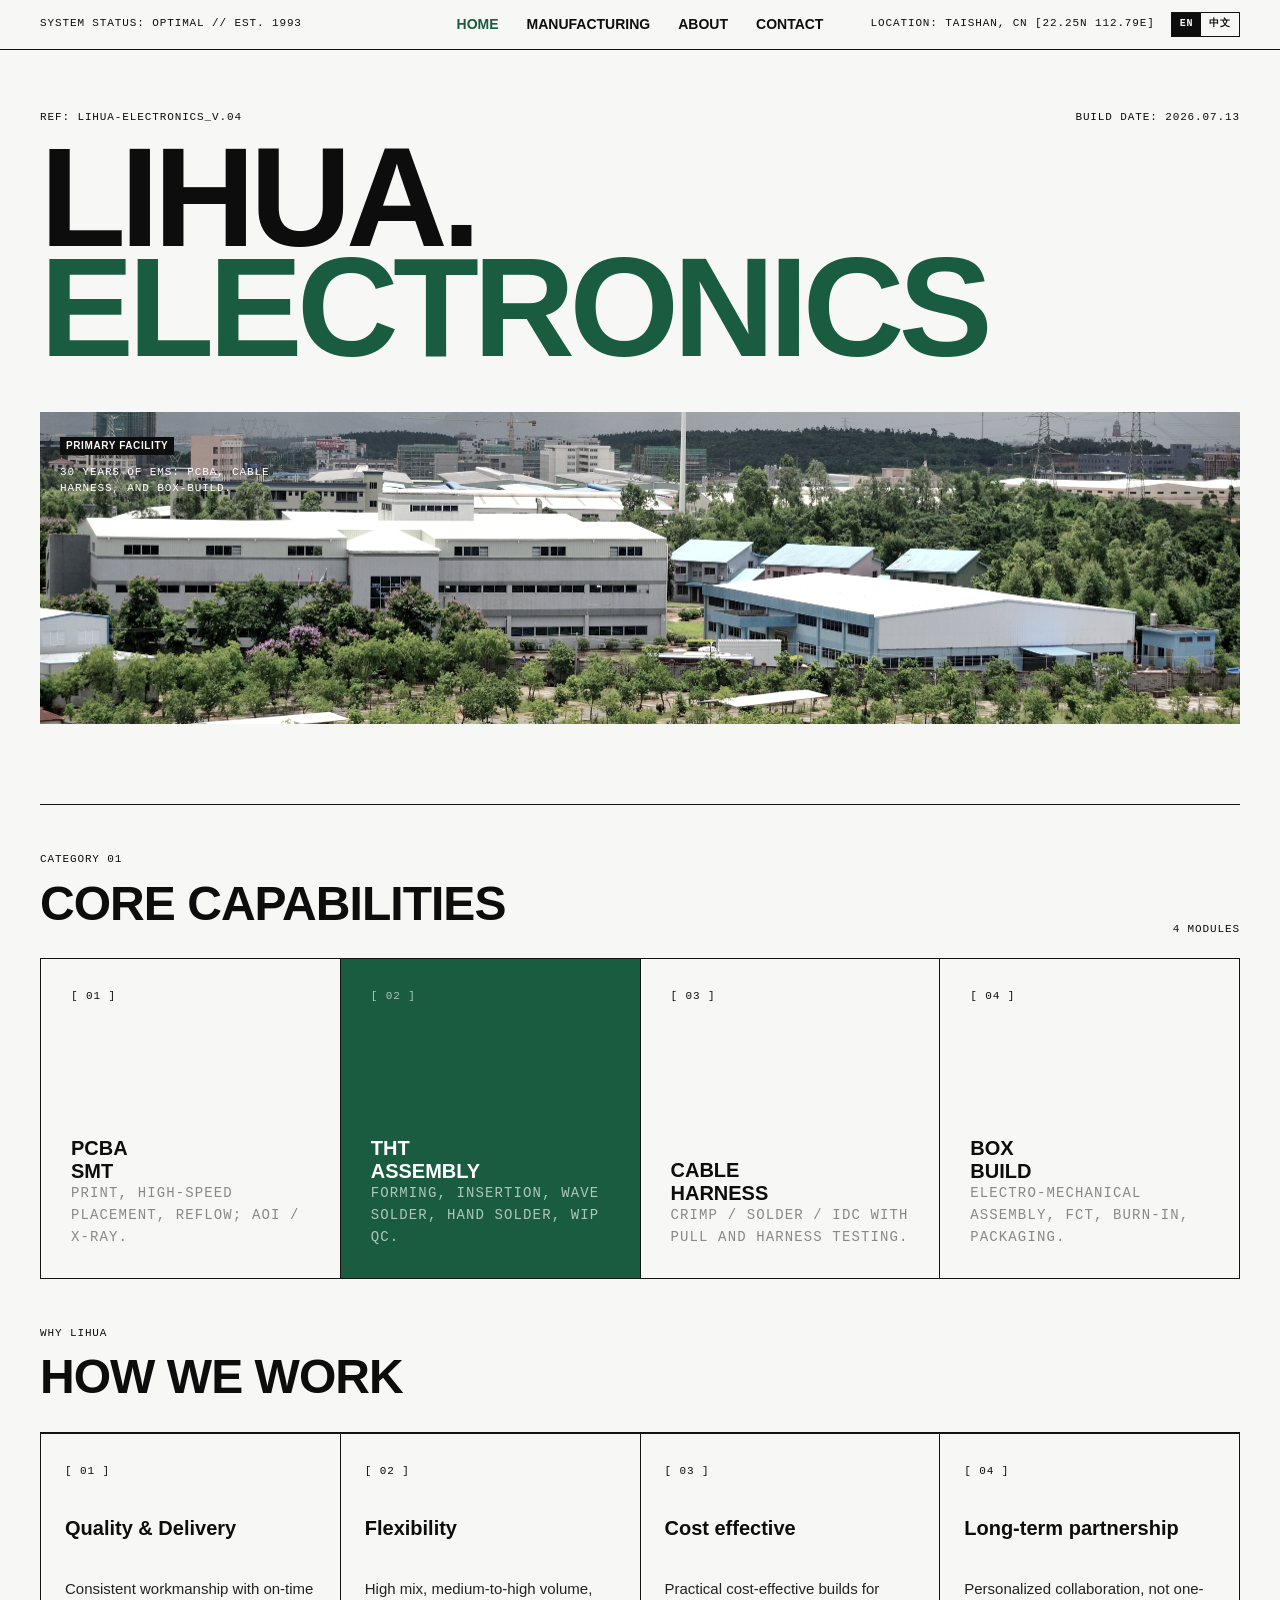
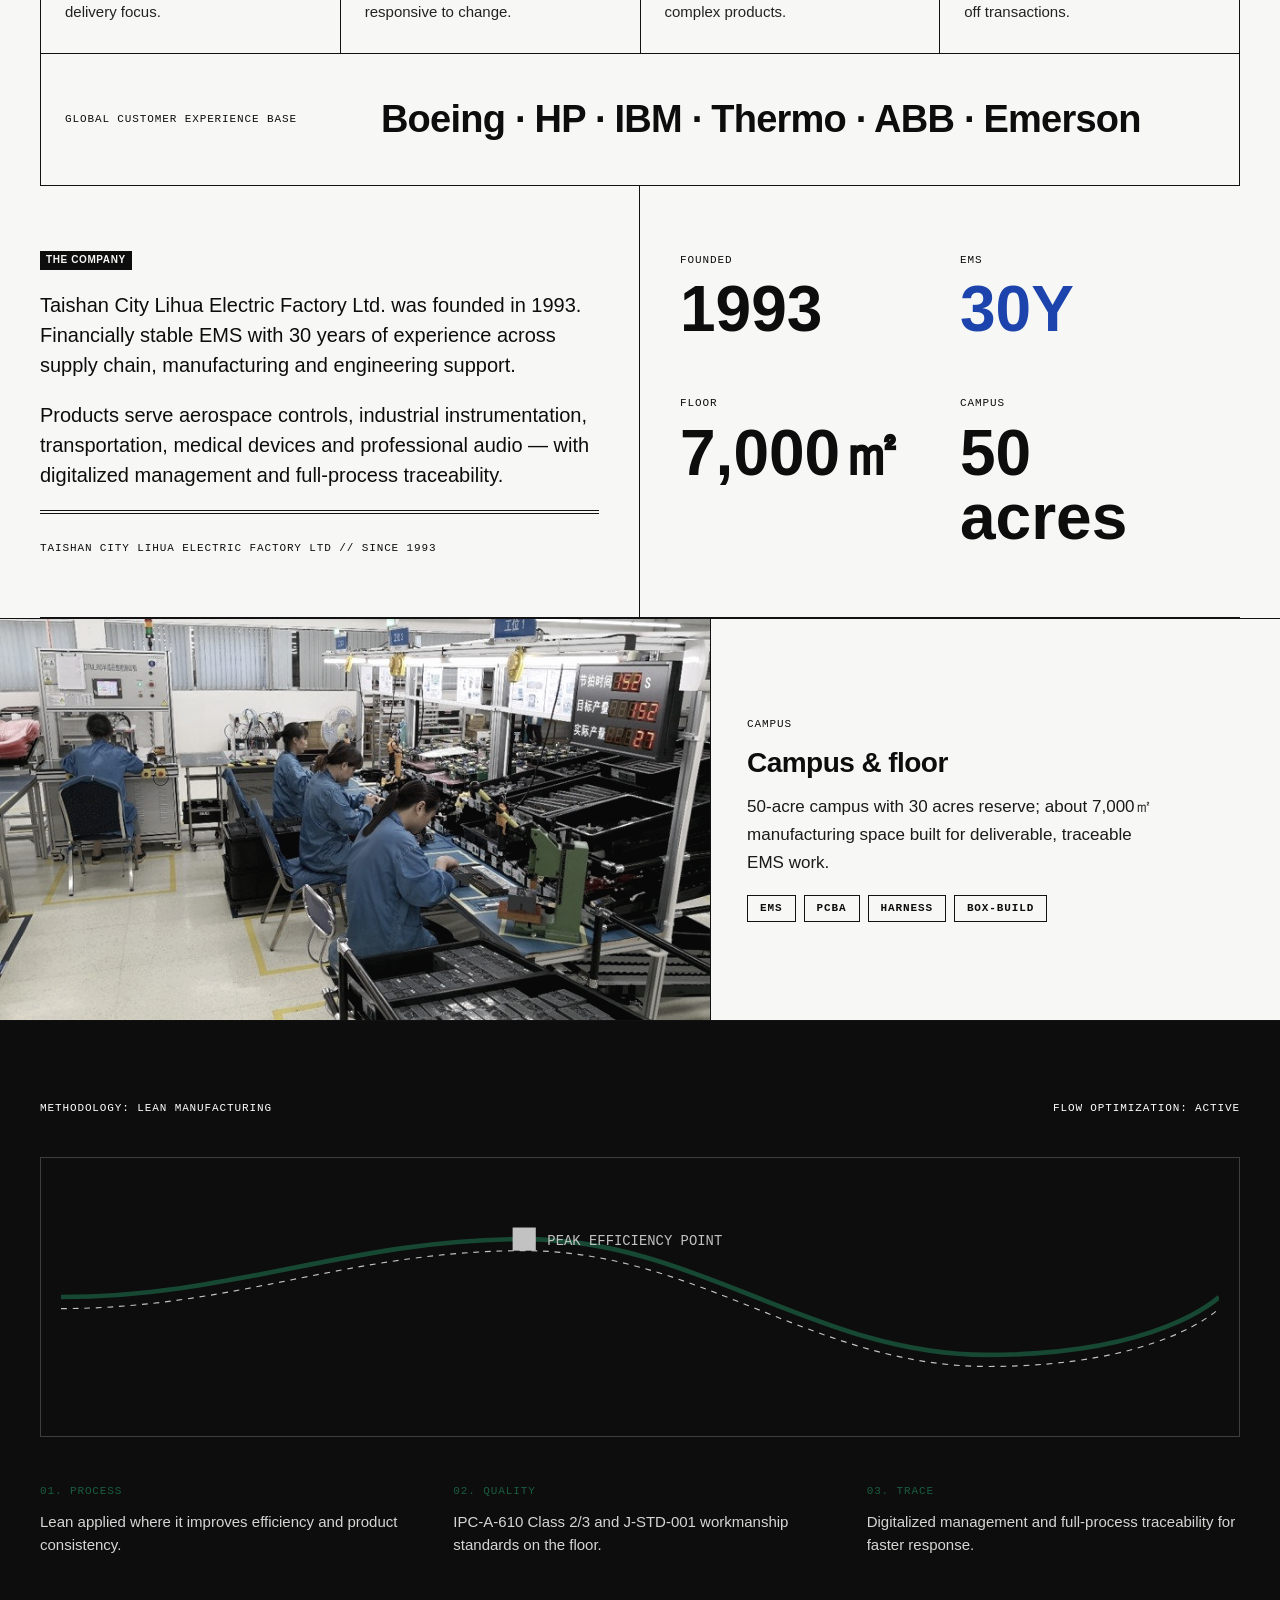
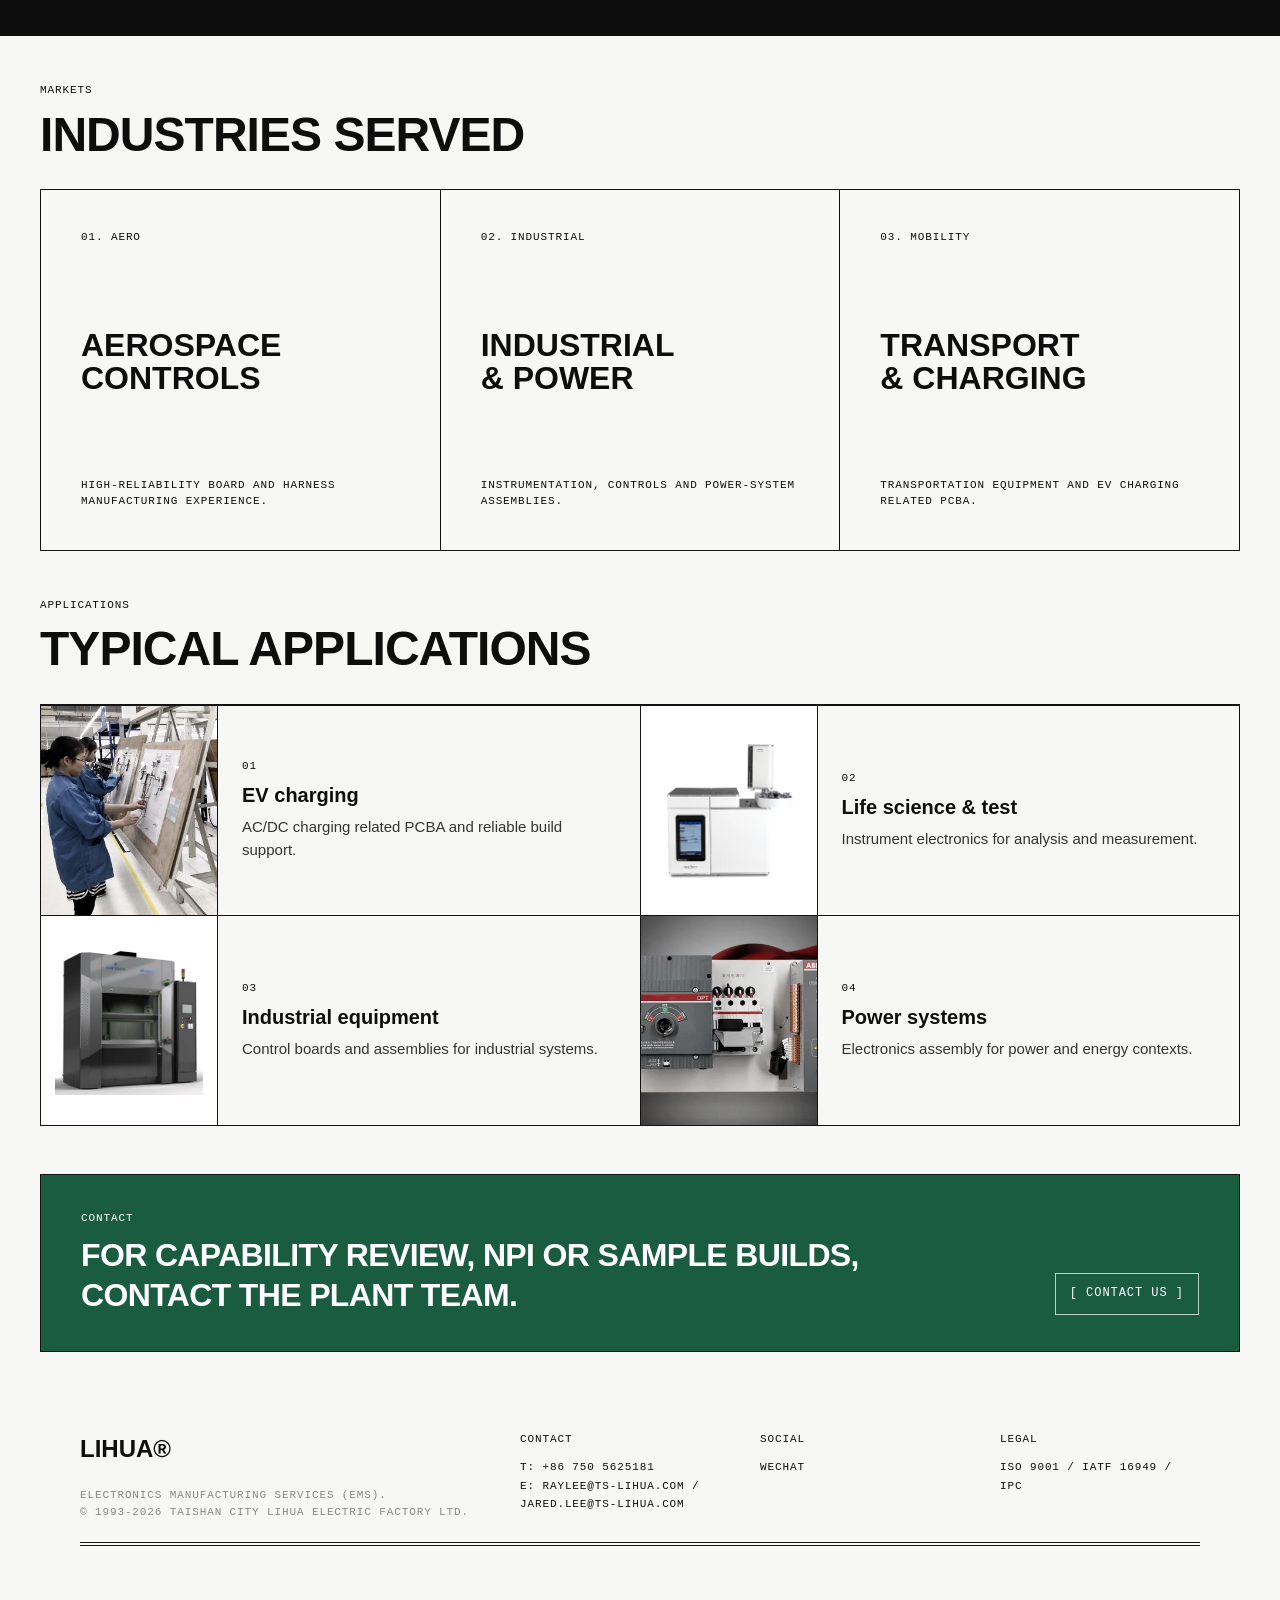
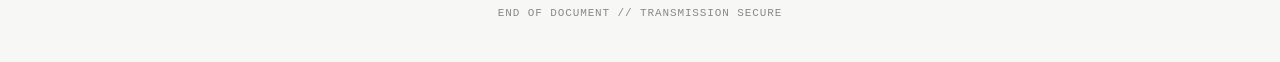
==== en/index.html @ 79b775c5 "feat(cms): 发布利华静态官网" ====
<!doctype html>
<html lang="en">
<head>
  <meta charset="utf-8" />
  <meta name="viewport" content="width=device-width, initial-scale=1" />
  <title>LIHUA ELECTRONICS | Industrial Precision Systems</title>
  <meta name="description" content="Taishan City Lihua Electronics Factory — PCBA, harness, electromechanical manufacturing." />
  <link rel="stylesheet" href="../css/site.css" />
</head>
<body>

<nav class="site-nav">
  <div class="mono nav-status">SYSTEM STATUS: OPTIMAL // EST. 1993</div>
  <div class="nav-links">
    <a href="./" aria-current="page">Home</a><a href="./manufacturing.html">Manufacturing</a><a href="./about.html">About</a><a href="./contact.html">Contact</a>
  </div>
  <div class="nav-end">
    <div class="mono">LOCATION: TAISHAN, CN [22.25N 112.79E]</div>
    <div class="lang-switch">
      <a href="./" aria-current="true" data-set-lang="en">EN</a>
      <a href="../zh/" data-set-lang="zh">中文</a>
    </div>
  </div>
</nav>


<div class="container">
  <header class="hero">
    <div class="hero-meta">
      <span class="mono">REF: LIHUA-ELECTRONICS_V.04</span>
      <span class="mono">BUILD DATE: 2026.07.13</span>
    </div>
    <h1 class="brand-display">LIHUA.</h1>
    <h1 class="brand-display accent">ELECTRONICS</h1>
    <div class="hero-image-container hero-image-single">
      <div class="hero-overlay">
        <span class="tag">PRIMARY FACILITY</span>
        <p class="mono">30 years of EMS: PCBA, cable harness, and box-build.</p>
      </div>
      <img src="../assets/plant.jpg" alt="Lihua plant campus" />
    </div>
  </header>

  <section id="services">
    <div class="section-header">
      <div>
        <span class="mono">CATEGORY 01</span>
        <h2>Core Capabilities</h2>
      </div>
      <div class="mono">4 MODULES</div>
    </div>
    <div class="services-grid">
      <div class="service-card"><span class="mono">[ 01 ]</span><div><h3>PCBA<br>SMT</h3><p class="mono">Print, high-speed placement, reflow; AOI / X-Ray.</p></div></div><div class="service-card featured"><span class="mono">[ 02 ]</span><div><h3>THT<br>Assembly</h3><p class="mono">Forming, insertion, wave solder, hand solder, WIP QC.</p></div></div><div class="service-card"><span class="mono">[ 03 ]</span><div><h3>Cable<br>Harness</h3><p class="mono">Crimp / solder / IDC with pull and harness testing.</p></div></div><div class="service-card"><span class="mono">[ 04 ]</span><div><h3>Box<br>Build</h3><p class="mono">Electro-mechanical assembly, FCT, burn-in, packaging.</p></div></div>
    </div>
  </section>

  <section class="offers-section">
    <div class="section-header">
      <div>
        <span class="mono">WHY LIHUA</span>
        <h2>How we work</h2>
      </div>
    </div>
    <div class="offers-grid">
      <div class="offer-card"><span class="mono">[ 01 ]</span><h3>Quality & Delivery</h3><p>Consistent workmanship with on-time delivery focus.</p></div><div class="offer-card"><span class="mono">[ 02 ]</span><h3>Flexibility</h3><p>High mix, medium-to-high volume, responsive to change.</p></div><div class="offer-card"><span class="mono">[ 03 ]</span><h3>Cost effective</h3><p>Practical cost-effective builds for complex products.</p></div><div class="offer-card"><span class="mono">[ 04 ]</span><h3>Long-term partnership</h3><p>Personalized collaboration, not one-off transactions.</p></div>
    </div>
  </section>

  <section class="customers-bar">
    <span class="mono">Global customer experience base</span>
    <p class="customers-line">Boeing · HP · IBM · Thermo · ABB · Emerson</p>
  </section>

  <section id="about" class="about-split">
    <div class="about-text">
      <span class="tag tag-spaced">THE COMPANY</span>
      <p>Taishan City Lihua Electric Factory Ltd. was founded in 1993. Financially stable EMS with 30 years of experience across supply chain, manufacturing and engineering support.</p>
      <p>Products serve aerospace controls, industrial instrumentation, transportation, medical devices and professional audio — with digitalized management and full-process traceability.</p>
      <div class="divider-double"></div>
      <span class="mono">TAISHAN CITY LIHUA ELECTRIC FACTORY LTD // SINCE 1993</span>
    </div>
    <div class="stats-grid">
      <div class="stat-item"><span class="mono">Founded</span><span class="value">1993</span></div><div class="stat-item"><span class="mono">EMS</span><span class="value blue">30Y</span></div><div class="stat-item"><span class="mono">Floor</span><span class="value">7,000㎡</span></div><div class="stat-item"><span class="mono">Campus</span><span class="value">50 acres</span></div>
    </div>
  </section>
</div>

<section class="media-band">
  <div class="media"><img src="../assets/lean.jpg" alt="Factory floor" /></div>
  <div class="copy">
    <span class="mono">CAMPUS</span>
    <h3>Campus & floor</h3>
    <p>50-acre campus with 30 acres reserve; about 7,000㎡ manufacturing space built for deliverable, traceable EMS work.</p>
    <div class="chip-row">
      <span class="chip">EMS</span>
      <span class="chip">PCBA</span>
      <span class="chip">HARNESS</span>
      <span class="chip">BOX-BUILD</span>
    </div>
  </div>
</section>

<section id="lean" class="lean-section">
  <div class="container">
    <div class="hero-meta hero-meta-light">
      <span class="mono">METHODOLOGY: LEAN MANUFACTURING</span>
      <span class="mono">FLOW OPTIMIZATION: ACTIVE</span>
    </div>
    <div class="lean-visualization">
      <svg class="wave-svg" viewBox="0 0 1000 200" xmlns="http://www.w3.org/2000/svg" aria-hidden="true">
        <path d="M0,100 C150,100 250,50 400,50 C550,50 650,150 800,150 C950,150 1000,100 1000,100" fill="none" stroke="#1A5C40" stroke-width="4"></path>
        <path d="M0,110 C150,110 250,60 400,60 C550,60 650,160 800,160 C950,160 1000,110 1000,110" fill="none" stroke="white" stroke-width="1" stroke-dasharray="5,5"></path>
        <rect x="390" y="40" width="20" height="20" fill="white"></rect>
        <text x="420" y="55" fill="white" font-family="monospace" font-size="12">PEAK EFFICIENCY POINT</text>
      </svg>
    </div>
    <div class="lean-grid">
      <div><span class="mono accent-label">01. PROCESS</span><p>Lean applied where it improves efficiency and product consistency.</p></div><div><span class="mono accent-label">02. QUALITY</span><p>IPC-A-610 Class 2/3 and J-STD-001 workmanship standards on the floor.</p></div><div><span class="mono accent-label">03. TRACE</span><p>Digitalized management and full-process traceability for faster response.</p></div>
    </div>
  </div>
</section>

<div class="container">
  <section id="solutions">
    <div class="section-header">
      <div>
        <span class="mono">MARKETS</span>
        <h2>Industries Served</h2>
      </div>
    </div>
    <div class="solutions-strip">
      <div class="solution-col"><span class="mono">01. AERO</span><h3>Aerospace<br>Controls</h3><p class="mono">High-reliability board and harness manufacturing experience.</p></div><div class="solution-col"><span class="mono">02. INDUSTRIAL</span><h3>Industrial<br>& Power</h3><p class="mono">Instrumentation, controls and power-system assemblies.</p></div><div class="solution-col"><span class="mono">03. MOBILITY</span><h3>Transport<br>& Charging</h3><p class="mono">Transportation equipment and EV charging related PCBA.</p></div>
    </div>
  </section>

  <section class="apps-section">
    <div class="section-header">
      <div>
        <span class="mono">APPLICATIONS</span>
        <h2>Typical applications</h2>
      </div>
    </div>
    <div class="apps-grid">
      <article class="app-card"><div class="app-photo"><img src="../assets/app-charging.jpg" alt="EV charging" /></div><div class="app-copy"><span class="mono">01</span><h3>EV charging</h3><p>AC/DC charging related PCBA and reliable build support.</p></div></article><article class="app-card"><div class="app-photo"><img src="../assets/app-life.png" alt="Life science & test" /></div><div class="app-copy"><span class="mono">02</span><h3>Life science & test</h3><p>Instrument electronics for analysis and measurement.</p></div></article><article class="app-card"><div class="app-photo"><img src="../assets/app-industrial.png" alt="Industrial equipment" /></div><div class="app-copy"><span class="mono">03</span><h3>Industrial equipment</h3><p>Control boards and assemblies for industrial systems.</p></div></article><article class="app-card"><div class="app-photo"><img src="../assets/app-power2.jpg" alt="Power systems" /></div><div class="app-copy"><span class="mono">04</span><h3>Power systems</h3><p>Electronics assembly for power and energy contexts.</p></div></article>
    </div>
  </section>

  <section class="content-block cta-block">
    <span class="mono">CONTACT</span>
    <h3>For capability review, NPI or sample builds, contact the plant team.</h3>
    <p><a class="text-link" href="./contact.html">[ Contact Us ]</a></p>
  </section>
</div>


<footer class="site-footer">
  <div class="container">
    <div class="footer-grid">
      <div>
        <div class="footer-logo">LIHUA®</div>
        <p class="mono muted">Electronics manufacturing services (EMS).<br>© 1993-2026 Taishan City Lihua Electric Factory Ltd.</p>
      </div>
      <div>
        <span class="mono col-title">CONTACT</span>
        <p class="mono">T: +86 750 5625181<br>E: raylee@ts-lihua.com / jared.lee@ts-lihua.com</p>
      </div>
      <div>
        <span class="mono col-title">SOCIAL</span>
        <p class="mono">WECHAT</p>
      </div>
      <div>
        <span class="mono col-title">LEGAL</span>
        <p class="mono">ISO 9001 / IATF 16949 / IPC</p>
      </div>
    </div>
    <div class="divider-double"></div>
    <div class="mono footer-end">END OF DOCUMENT // TRANSMISSION SECURE</div>
  </div>
</footer>

<script src="../js/site.js"></script>
</body>
</html>
---- css/site.css ----
:root {
  --bg: #f7f8f6;
  --fg: #0d0d0d;
  --accent: #1a5c40;
  --border: #121212;
  --dim: #888888;
  --blue: #1c44ac;
  --white: #ffffff;
}

* {
  margin: 0;
  padding: 0;
  box-sizing: border-box;
}

html {
  scroll-behavior: smooth;
  overflow-x: hidden;
  max-width: 100%;
}

body {
  background: var(--bg);
  color: var(--fg);
  font-family: Inter, -apple-system, BlinkMacSystemFont, "Segoe UI", sans-serif;
  -webkit-font-smoothing: antialiased;
  line-height: 1.45;
  font-size: 16px;
  overflow-x: hidden;
  max-width: 100%;
  width: 100%;
  position: relative;
}

a {
  color: inherit;
  text-decoration: none;
}

a:focus-visible {
  outline: 2px solid var(--accent);
  outline-offset: 4px;
}

img {
  display: block;
  max-width: 100%;
  height: auto;
}

/* prevent flex/grid children from forcing horizontal scroll */
.site-nav,
.container,
.hero,
.services-grid,
.solutions-strip,
.about-split,
.two-col,
.contact-grid,
.footer-grid,
.lean-grid,
.service-card,
.solution-col,
.about-text,
.stats-grid {
  min-width: 0;
  max-width: 100%;
}

.mono {
  font-family: "SF Mono", "Roboto Mono", ui-monospace, monospace;
  text-transform: uppercase;
  font-size: 11px;
  letter-spacing: 0.08em;
}

.container {
  width: 100%;
  max-width: 1400px;
  margin: 0 auto;
  padding: 0 40px;
  box-sizing: border-box;
}

.tag {
  background: var(--fg);
  color: var(--bg);
  padding: 2px 6px;
  font-size: 10px;
  font-weight: 700;
  display: inline-block;
  text-transform: uppercase;
  letter-spacing: 0.06em;
}

.divider-double {
  height: 4px;
  border-top: 1px solid var(--border);
  border-bottom: 1px solid var(--border);
  margin: 20px 0;
}

/* Nav */
.site-nav {
  border-bottom: 1px solid var(--border);
  padding: 12px 40px;
  display: grid;
  grid-template-columns: 1fr auto 1fr;
  align-items: center;
  gap: 24px;
  background: var(--bg);
  position: sticky;
  top: 0;
  z-index: 100;
}

.site-nav .nav-status {
  justify-self: start;
}

.site-nav .nav-links {
  display: flex;
  gap: 28px;
  justify-content: center;
  flex-wrap: wrap;
}

.site-nav .nav-links a {
  font-weight: 700;
  font-size: 14px;
  text-transform: uppercase;
}

.site-nav .nav-links a:hover,
.site-nav .nav-links a[aria-current="page"] {
  color: var(--accent);
}

.site-nav .nav-end {
  justify-self: end;
  display: flex;
  align-items: center;
  gap: 16px;
  flex-wrap: wrap;
  max-width: 100%;
}

.site-nav .nav-status,
.site-nav .nav-end .mono {
  overflow-wrap: anywhere;
  word-break: break-word;
}

.lang-switch {
  display: inline-flex;
  border: 1px solid var(--border);
}

.lang-switch a {
  padding: 4px 8px;
  font-family: "SF Mono", "Roboto Mono", ui-monospace, monospace;
  font-size: 10px;
  letter-spacing: 0.08em;
  text-transform: uppercase;
  font-weight: 700;
}

.lang-switch a[aria-current="true"] {
  background: var(--fg);
  color: var(--bg);
}

.lang-switch a:hover {
  background: var(--accent);
  color: var(--white);
}

/* Hero */
.hero {
  padding: 60px 0 80px;
  border-bottom: 1px solid var(--border);
}

.hero-meta {
  display: flex;
  justify-content: space-between;
  gap: 16px;
  margin-bottom: 10px;
  flex-wrap: wrap;
}

.brand-display {
  font-size: clamp(40px, 11vw, 180px);
  font-weight: 900;
  text-transform: uppercase;
  line-height: 0.9;
  letter-spacing: -0.04em;
  margin-left: 0;
  max-width: 100%;
  overflow-wrap: anywhere;
  word-break: break-word;
}

.brand-display.accent {
  color: var(--accent);
  margin-top: -0.12em;
}

.hero-image-container {
  margin-top: 40px;
  width: 100%;
  height: 500px;
  background: #1a1f1c;
  position: relative;
  overflow: hidden;
  display: grid;
  grid-template-columns: 1fr 1fr;
}

.hero-image-container.hero-image-single {
  grid-template-columns: 1fr;
  /* 跟厂区全景原图比例一致（约 3.84:1），避免 cover 裁切 */
  height: auto;
  min-height: 0;
  aspect-ratio: 4212 / 1097;
  max-height: none;
}

.hero-image-container.hero-image-single img {
  width: 100%;
  height: 100%;
  object-fit: contain; /* 完整显示全景，不裁上下 */
  object-position: center;
  filter: grayscale(0.45) contrast(1.08) saturate(0.9);
  mix-blend-mode: normal;
  opacity: 1;
}

.hero-image-container img {
  width: 100%;
  height: 100%;
  object-fit: cover;
  /* 中等工业滤镜：有灰阶但不糊死细节 */
  filter: grayscale(0.55) contrast(1.12) saturate(0.85);
  mix-blend-mode: normal;
  opacity: 0.96;
}

.hero-overlay {
  position: absolute;
  top: 20px;
  left: 20px;
  color: var(--white);
  z-index: 2;
  max-width: 280px;
}

.hero-overlay .mono {
  margin-top: 10px;
  max-width: 220px;
}

/* Section */
.section-header {
  border-bottom: 1px solid var(--border);
  padding: 40px 0 20px;
  display: flex;
  justify-content: space-between;
  align-items: flex-end;
  gap: 20px;
  flex-wrap: wrap;
}

.section-header h2 {
  font-size: clamp(28px, 4vw, 48px);
  font-weight: 900;
  text-transform: uppercase;
  letter-spacing: -0.02em;
}

.page-hero {
  padding: 48px 0 24px;
  border-bottom: 1px solid var(--border);
}

.page-hero h1 {
  font-size: clamp(36px, 6vw, 72px);
  font-weight: 900;
  text-transform: uppercase;
  letter-spacing: -0.03em;
  line-height: 0.95;
  margin-top: 8px;
}

.page-hero p.lead {
  margin-top: 18px;
  max-width: 640px;
  font-size: 18px;
  line-height: 1.5;
  color: #222;
}

/* Services */
.services-grid {
  display: grid;
  grid-template-columns: repeat(4, 1fr);
  border-left: 1px solid var(--border);
}

.service-card {
  border-right: 1px solid var(--border);
  border-bottom: 1px solid var(--border);
  padding: 30px;
  min-height: 320px;
  display: flex;
  flex-direction: column;
  justify-content: space-between;
  transition: background 0.2s;
}

.service-card:hover {
  background: #f0f0f0;
}

.service-card.featured {
  background: var(--accent);
  color: var(--white);
}

.service-card.featured .mono {
  color: rgba(255, 255, 255, 0.65);
}

.service-card h3 {
  font-size: 20px;
  font-weight: 800;
  text-transform: uppercase;
  margin-top: 10px;
  line-height: 1.15;
}

.service-card p {
  color: var(--dim);
}

.service-card.featured p {
  color: rgba(255, 255, 255, 0.9);
}

.service-points {
  margin-top: 16px;
  display: grid;
  gap: 6px;
}

.service-points span {
  display: block;
  color: inherit;
}

/* About split */
.about-split {
  display: grid;
  grid-template-columns: 1fr 1fr;
  border-bottom: 1px solid var(--border);
}

.about-text {
  padding: 60px 40px 60px 0;
  border-right: 1px solid var(--border);
}

.about-text p {
  font-size: 20px;
  line-height: 1.5;
  max-width: 560px;
  margin-bottom: 20px;
}

.stats-grid {
  display: grid;
  grid-template-columns: 1fr 1fr;
  padding: 60px 40px;
  gap: 40px;
}

.stat-item .value {
  font-size: clamp(40px, 5vw, 64px);
  font-weight: 900;
  display: block;
  line-height: 1;
  margin-top: 8px;
}

.stat-item .value.blue {
  color: var(--blue);
}

/* Lean */
.lean-section {
  padding: 80px 0;
  background: var(--fg);
  color: var(--bg);
}

.lean-visualization {
  height: 280px;
  border: 1px solid rgba(255, 255, 255, 0.2);
  margin: 40px 0;
  display: flex;
  align-items: center;
  justify-content: center;
  padding: 20px;
}

.wave-svg {
  width: 100%;
  height: 100%;
  opacity: 0.75;
}

.lean-grid {
  display: grid;
  grid-template-columns: repeat(3, 1fr);
  gap: 40px;
}

.lean-grid p {
  font-size: 15px;
  margin-top: 10px;
  line-height: 1.55;
  color: rgba(247, 248, 246, 0.86);
}

/* Solutions */
.solutions-strip {
  display: flex;
  border-bottom: 1px solid var(--border);
  border-left: 1px solid var(--border);
}

.solution-col {
  flex: 1;
  padding: 40px;
  border-right: 1px solid var(--border);
  min-height: 360px;
  display: flex;
  flex-direction: column;
  justify-content: space-between;
  gap: 24px;
}

.solution-col h3 {
  font-size: clamp(24px, 3vw, 32px);
  font-weight: 900;
  text-transform: uppercase;
  line-height: 1.05;
}

/* Content blocks */
.content-block {
  padding: 48px 0;
  border-bottom: 1px solid var(--border);
}

.content-block h3 {
  font-size: 28px;
  font-weight: 900;
  text-transform: uppercase;
  letter-spacing: -0.02em;
  margin: 8px 0 16px;
}

.content-block p,
.content-block li {
  font-size: 17px;
  line-height: 1.65;
  max-width: 760px;
}

.content-block ul {
  margin: 12px 0 0 18px;
}

.two-col {
  display: grid;
  grid-template-columns: 1fr 1fr;
  gap: 0;
  border-bottom: 1px solid var(--border);
}

.two-col > * {
  padding: 40px;
  border-right: 1px solid var(--border);
}

.two-col > *:last-child {
  border-right: none;
}

.fact-list {
  display: grid;
  gap: 16px;
}

.fact-list .row {
  display: grid;
  grid-template-columns: 120px 1fr;
  gap: 16px;
  padding: 14px 0;
  border-bottom: 1px solid var(--border);
}

.fact-list .row:last-child {
  border-bottom: none;
}

/* Contact */
.contact-grid {
  display: grid;
  grid-template-columns: 1.2fr 1fr;
  border-left: 1px solid var(--border);
  border-bottom: 1px solid var(--border);
}

.contact-card {
  border-right: 1px solid var(--border);
  border-top: 1px solid var(--border);
  padding: 32px;
  min-height: 240px;
  display: flex;
  flex-direction: column;
  justify-content: space-between;
  gap: 20px;
}

.contact-card .label {
  display: block;
  margin-bottom: 10px;
}

.contact-card h3 {
  font-size: clamp(20px, 2.2vw, 26px);
  font-weight: 900;
  text-transform: none;
  letter-spacing: -0.02em;
  margin: 0 0 10px;
  line-height: 1.2;
}

.contact-card h3 a {
  color: inherit;
  text-decoration: none;
}

.contact-card h3 a:hover {
  color: var(--accent);
}

.contact-card .role {
  margin: 0 0 16px;
  color: var(--dim);
  font-size: 13px;
}

.contact-card .body {
  margin: 0;
  font-size: 16px;
  line-height: 1.7;
  color: var(--fg);
  font-family: Inter, -apple-system, BlinkMacSystemFont, "Segoe UI", sans-serif;
  text-transform: none;
  letter-spacing: 0;
}

.contact-card .body a {
  color: var(--fg);
  text-decoration: underline;
  text-underline-offset: 3px;
}

.contact-card .body a:hover {
  color: var(--accent);
}

.contact-card .meta {
  margin-top: 8px;
  font-size: 14px;
  line-height: 1.6;
  color: #333;
}

.contact-card a:hover {
  color: var(--accent);
}

/* Footer */
.site-footer {
  padding: 80px 40px 40px;
  background: var(--bg);
}

.footer-grid {
  display: grid;
  grid-template-columns: 2fr 1fr 1fr 1fr;
  gap: 40px;
}

.footer-logo {
  font-size: 24px;
  font-weight: 900;
  text-transform: uppercase;
}

.site-footer .muted {
  margin-top: 20px;
  color: var(--dim);
  line-height: 1.6;
}

.site-footer .col-title {
  display: block;
  margin-bottom: 10px;
}

.site-footer p {
  line-height: 1.7;
}

.footer-end {
  margin-top: 60px;
  text-align: center;
  color: var(--dim);
}

/* Responsive */
@media (max-width: 960px) {
  .container,
  .site-nav,
  .site-footer {
    padding-left: 16px;
    padding-right: 16px;
  }

  .site-nav {
    grid-template-columns: minmax(0, 1fr) auto;
    grid-template-areas:
      "status end"
      "links links";
    justify-items: stretch;
    gap: 10px 16px;
    padding-top: 10px;
    padding-bottom: 10px;
  }

  .site-nav .nav-status {
    grid-area: status;
    align-self: center;
  }

  .site-nav .nav-links {
    grid-area: links;
    justify-content: flex-start;
    gap: 14px 18px;
  }

  .site-nav .nav-links,
  .site-nav .nav-end {
    justify-self: stretch;
  }

  .site-nav .nav-end {
    grid-area: end;
    justify-self: end;
    justify-content: flex-end;
  }

  .site-nav .nav-end > .mono {
    display: none;
  }

  .brand-display {
    font-size: clamp(36px, 14vw, 72px);
    letter-spacing: -0.03em;
  }

  .hero {
    padding: 36px 0 48px;
  }

  .hero-image-container {
    grid-template-columns: 1fr;
    height: min(56vw, 320px);
    min-height: 220px;
  }

  .hero-image-container.hero-image-single {
    height: auto;
    min-height: 200px;
    aspect-ratio: 16 / 9;
  }

  .hero-image-container.hero-image-single img {
    object-fit: cover;
    object-position: center;
  }

  .hero-overlay {
    top: auto;
    right: 16px;
    bottom: 16px;
    left: 16px;
    max-width: 280px;
  }

  .services-grid,
  .solutions-strip,
  .about-split,
  .two-col,
  .contact-grid,
  .footer-grid,
  .lean-grid,
  .stats-grid {
    grid-template-columns: 1fr;
    display: grid;
  }

  .solutions-strip {
    display: grid;
  }

  .services-grid {
    border-left: none;
  }

  .service-card {
    min-height: 0;
    border-left: 1px solid var(--border);
  }

  .about-text,
  .stats-grid,
  .two-col > *,
  .solution-col {
    padding: 28px 0;
    border-right: none;
    border-bottom: 1px solid var(--border);
  }

  .solution-col {
    padding-right: 16px;
    padding-left: 16px;
    border-right: 1px solid var(--border);
  }

  .about-text p {
    font-size: 18px;
    max-width: 100%;
  }

  .stat-item .value {
    font-size: clamp(36px, 12vw, 56px);
  }

  .section-header h2,
  .page-hero h1 {
    overflow-wrap: anywhere;
    word-break: break-word;
  }

  .fact-list .row {
    grid-template-columns: 1fr;
    gap: 4px;
  }

  .contact-card,
  .service-card,
  .solution-col {
    padding: 24px 16px;
  }

  .lean-visualization {
    height: 180px;
    padding: 12px;
  }
}

@media (max-width: 480px) {
  .site-nav .nav-status {
    font-size: 9px;
  }

  .brand-display {
    font-size: clamp(32px, 13vw, 48px);
  }

  .site-nav .nav-links {
    gap: 10px 14px;
  }

  .site-nav .nav-links a {
    font-size: 13px;
  }

  .mono {
    letter-spacing: 0.06em;
  }
}


/* Media / content helpers */
.media-band {
  display: grid;
  grid-template-columns: minmax(0, 1.25fr) minmax(0, 1fr);
  width: 100%;
  max-width: 1400px;
  margin-right: auto;
  margin-left: auto;
  border-top: 1px solid var(--border);
  border-bottom: 1px solid var(--border);
  background: var(--bg);
}

.media-band .media {
  position: relative;
  min-height: 320px;
  overflow: hidden;
  background: #dfe5df;
  border-right: 1px solid var(--border);
}

.media-band .media img {
  width: 100%;
  height: 100%;
  object-fit: cover;
  filter: grayscale(0.5) contrast(1.1) saturate(0.88);
  mix-blend-mode: normal;
  opacity: 0.96;
  display: block;
}

.media-band .copy {
  padding: 40px 36px;
  display: flex;
  flex-direction: column;
  justify-content: center;
  gap: 14px;
  min-width: 0;
}

.media-band .copy h3 {
  margin: 0;
  font-size: clamp(22px, 2.6vw, 28px);
  font-weight: 900;
  text-transform: none;
  letter-spacing: -0.02em;
  line-height: 1.15;
}

.media-band .copy p {
  margin: 0;
  font-size: 17px;
  line-height: 1.65;
  max-width: 44ch;
  color: #1a1a1a;
}

.chip-row {
  display: flex;
  flex-wrap: wrap;
  gap: 8px;
  margin-top: 4px;
}

.chip {
  display: inline-flex;
  align-items: center;
  justify-content: center;
  border: 1px solid var(--border);
  background: var(--bg);
  color: var(--fg);
  padding: 7px 12px;
  font-family: "SF Mono", "Roboto Mono", ui-monospace, monospace;
  font-size: 11px;
  font-weight: 700;
  line-height: 1;
  text-transform: uppercase;
  letter-spacing: 0.08em;
  white-space: nowrap;
}

.proof-list {
  display: grid;
  gap: 10px;
  margin: 4px 0 0;
  padding: 0;
}

.proof-list li {
  list-style: none;
  margin: 0;
  padding: 0;
  font-size: 15px;
  line-height: 1.55;
  color: #222;
}

.proof-list li::before {
  content: "— ";
  color: var(--accent);
  font-weight: 700;
}

.service-card p {
  font-size: 14px;
  line-height: 1.55;
}

.page-hero p.lead {
  font-size: 18px;
}


.contact-card a {
  text-decoration: underline;
  text-underline-offset: 2px;
}

@media (max-width: 960px) {
  .media-band {
    grid-template-columns: 1fr;
  }

  .media-band .media {
    min-height: 220px;
    border-right: none;
    border-bottom: 1px solid var(--border);
  }

  .media-band .copy {
    padding: 24px 16px 28px;
  }

  .media-band .copy p,
  .content-block p,
  .content-block li,
  .about-text p {
    font-size: 16px;
  }

  .chip {
    font-size: 10px;
    padding: 6px 10px;
  }
}

/* === CONTENT SECTIONS v2 === */
.tag-spaced { margin-bottom: 20px; }
.accent-label { color: var(--accent); }
.hero-meta-light { color: #fff; }
.text-link {
  color: var(--accent);
  font-family: "SF Mono", "Roboto Mono", ui-monospace, monospace;
  font-size: 12px;
  letter-spacing: 0.08em;
  text-transform: uppercase;
  text-decoration: none;
}
.text-link:hover { text-decoration: underline; }
.cta-block {
  display: grid;
  grid-template-columns: minmax(0, 1fr) auto;
  gap: 8px 32px;
  align-items: end;
  margin-top: 48px;
  padding: 36px 40px;
  border: 1px solid var(--border);
  background: var(--accent);
  color: var(--white);
}
.cta-block > .mono,
.cta-block h3 {
  grid-column: 1;
}
.cta-block > p {
  grid-row: 1 / span 2;
  grid-column: 2;
  align-self: end;
}
.cta-block h3 {
  max-width: 820px;
  margin: 0;
  font-size: clamp(22px, 2.6vw, 32px);
  font-weight: 900;
  line-height: 1.25;
}
.cta-block p { margin: 0; }
.cta-block .text-link {
  display: inline-flex;
  align-items: center;
  min-height: 42px;
  padding: 10px 14px;
  border: 1px solid rgba(255, 255, 255, 0.72);
  color: var(--white);
  white-space: nowrap;
}
.cta-block .text-link:hover {
  background: var(--white);
  color: var(--accent);
  text-decoration: none;
}

/* Offers */
.offers-section { padding: 0; }
.offers-grid {
  display: grid;
  grid-template-columns: repeat(4, minmax(0, 1fr));
  border-left: 1px solid var(--border);
  border-bottom: 1px solid var(--border);
}
.offer-card {
  border-right: 1px solid var(--border);
  border-top: 1px solid var(--border);
  padding: 30px 24px;
  min-height: 220px;
  display: flex;
  flex-direction: column;
  justify-content: space-between;
  gap: 24px;
  background: var(--bg);
}
.offer-card h3 {
  margin: 0;
  font-size: 20px;
  font-weight: 900;
  line-height: 1.25;
}
.offer-card p {
  margin: 0;
  font-size: 15px;
  line-height: 1.55;
  color: #222;
}

/* Customers */
.customers-bar {
  grid-template-columns: minmax(180px, 0.35fr) minmax(0, 1fr);
  align-items: center;
  min-height: 132px;
  padding: 28px 24px;
  border-right: 1px solid var(--border);
  border-bottom: 1px solid var(--border);
  border-left: 1px solid var(--border);
  display: grid;
  gap: 24px;
}
.customers-line {
  margin: 0;
  font-size: clamp(22px, 3vw, 38px);
  font-weight: 800;
  letter-spacing: -0.02em;
  line-height: 1.2;
}

/* Applications */
.apps-section { padding-top: 0; }
.apps-grid {
  display: grid;
  grid-template-columns: repeat(2, minmax(0, 1fr));
  border-left: 1px solid var(--border);
  border-bottom: 1px solid var(--border);
}
.app-card {
  display: grid;
  grid-template-columns: minmax(170px, 0.42fr) minmax(0, 1fr);
  gap: 0;
  border-right: 1px solid var(--border);
  border-top: 1px solid var(--border);
  min-height: 210px;
  background: var(--bg);
}
.app-photo {
  background: #dfe5df;
  overflow: hidden;
  border-right: 1px solid var(--border);
}
.app-photo img {
  width: 100%;
  height: 100%;
  object-fit: cover;
  filter: grayscale(0.45) contrast(1.08) saturate(0.9);
  display: block;
}
.app-photo img[src$=".png"] {
  object-fit: contain;
  padding: 14px;
  background: var(--white);
  filter: grayscale(0.25) contrast(1.04) saturate(0.94);
}
.app-copy {
  padding: 26px 24px;
  display: flex;
  flex-direction: column;
  justify-content: center;
  gap: 8px;
  min-width: 0;
}
.app-copy h3 {
  margin: 0;
  font-size: 20px;
  font-weight: 900;
  line-height: 1.2;
}
.app-copy p {
  margin: 0;
  font-size: 15px;
  line-height: 1.55;
  color: #333;
}

/* Manufacturing process blocks */
.process-stack { padding-bottom: 20px; }
.process-block {
  display: grid;
  grid-template-columns: minmax(0, 1.05fr) minmax(0, 1fr);
  border: 1px solid var(--border);
  border-bottom: none;
  background: var(--bg);
  min-width: 0;
}
.process-block:last-of-type { border-bottom: 1px solid var(--border); }
.process-block.is-reverse { grid-template-columns: minmax(0, 1fr) minmax(0, 1.05fr); }
.process-block.is-reverse .process-photo { order: 2; border-right: none; border-left: 1px solid var(--border); }
.process-block.is-reverse .process-copy { order: 1; }
.process-photo {
  min-height: 260px;
  overflow: hidden;
  background: #dfe5df;
  border-right: 1px solid var(--border);
}
.process-photo img {
  width: 100%;
  height: 100%;
  object-fit: cover;
  filter: grayscale(0.45) contrast(1.08) saturate(0.9);
  display: block;
}
.process-photo img[src$=".png"] {
  object-fit: contain;
  padding: clamp(18px, 2.5vw, 32px);
  background: var(--white);
  filter: grayscale(0.2) contrast(1.04) saturate(0.95);
}
.process-copy {
  padding: 32px 28px;
  display: flex;
  flex-direction: column;
  justify-content: center;
  gap: 12px;
  min-width: 0;
}
.process-copy h3 {
  margin: 0;
  font-size: clamp(22px, 2.4vw, 28px);
  font-weight: 900;
  line-height: 1.15;
}
.process-desc {
  margin: 0;
  font-size: 16px;
  line-height: 1.6;
  color: #222;
  max-width: 46ch;
}
.process-stack .content-block {
  border: 1px solid var(--border);
  border-top: none;
  padding: 28px;
}

@media (max-width: 960px) {
  .offers-grid,
  .apps-grid {
    grid-template-columns: 1fr;
  }
  .app-card {
    grid-template-columns: 144px minmax(0, 1fr);
  }
  .process-block,
  .process-block.is-reverse {
    grid-template-columns: 1fr;
  }
  .process-block.is-reverse .process-photo,
  .process-photo {
    order: 0;
    border-right: none;
    border-left: none;
    border-bottom: 1px solid var(--border);
    min-height: 200px;
  }
  .process-block.is-reverse .process-copy,
  .process-copy {
    order: 1;
    padding: 22px 16px 26px;
  }
  .offer-card { min-height: 0; }
  .customers-line { font-size: 18px; }
  .customers-bar {
    grid-template-columns: 1fr;
    min-height: 0;
    padding: 24px 16px;
    gap: 10px;
  }
  .cta-block {
    grid-template-columns: 1fr;
    padding: 28px 20px;
  }
  .cta-block > .mono,
  .cta-block h3,
  .cta-block > p {
    grid-row: auto;
    grid-column: 1;
  }
  .cta-block > p {
    margin-top: 14px;
  }
}

@media (max-width: 480px) {
  .app-card {
    grid-template-columns: 104px minmax(0, 1fr);
    min-height: 156px;
  }
  .app-copy {
    padding: 18px 14px;
  }
  .app-copy h3 {
    font-size: 17px;
  }
  .app-copy p {
    font-size: 14px;
  }
  .app-photo img[src$=".png"] {
    padding: 8px;
  }
}
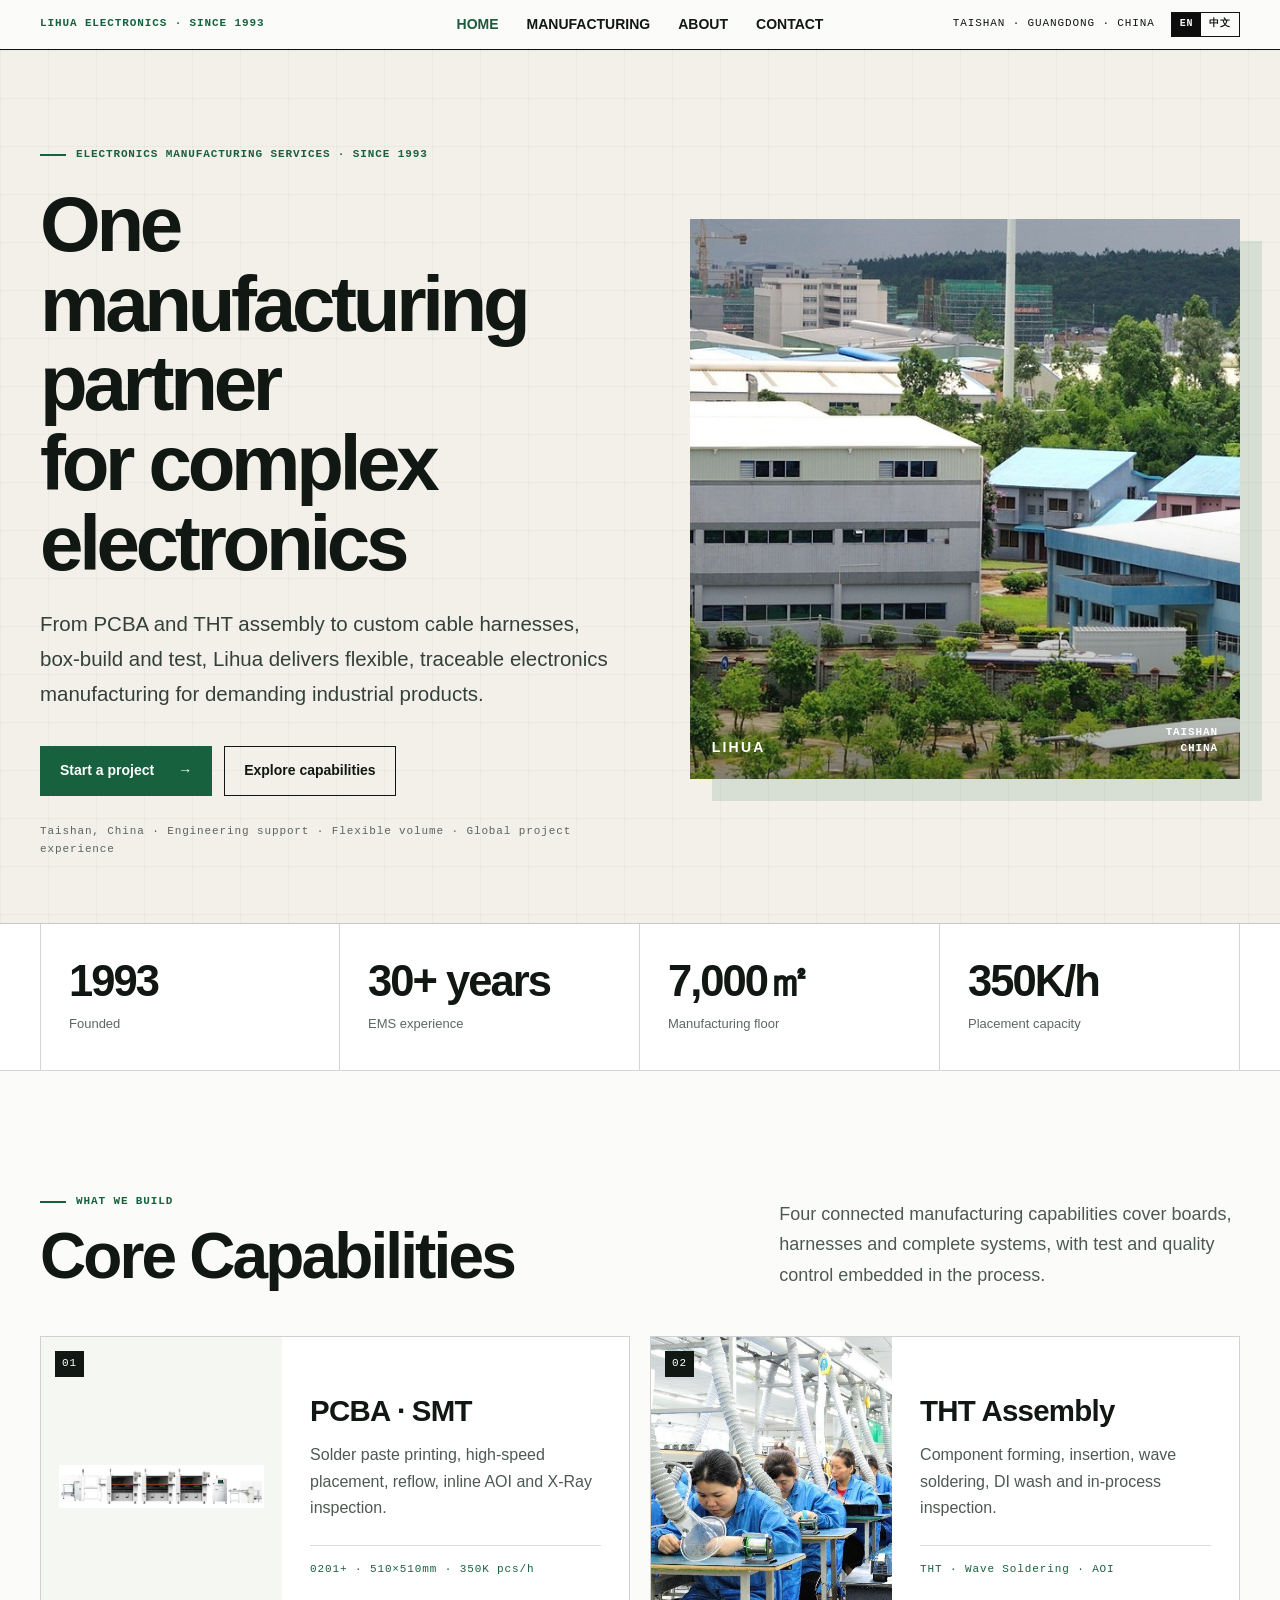
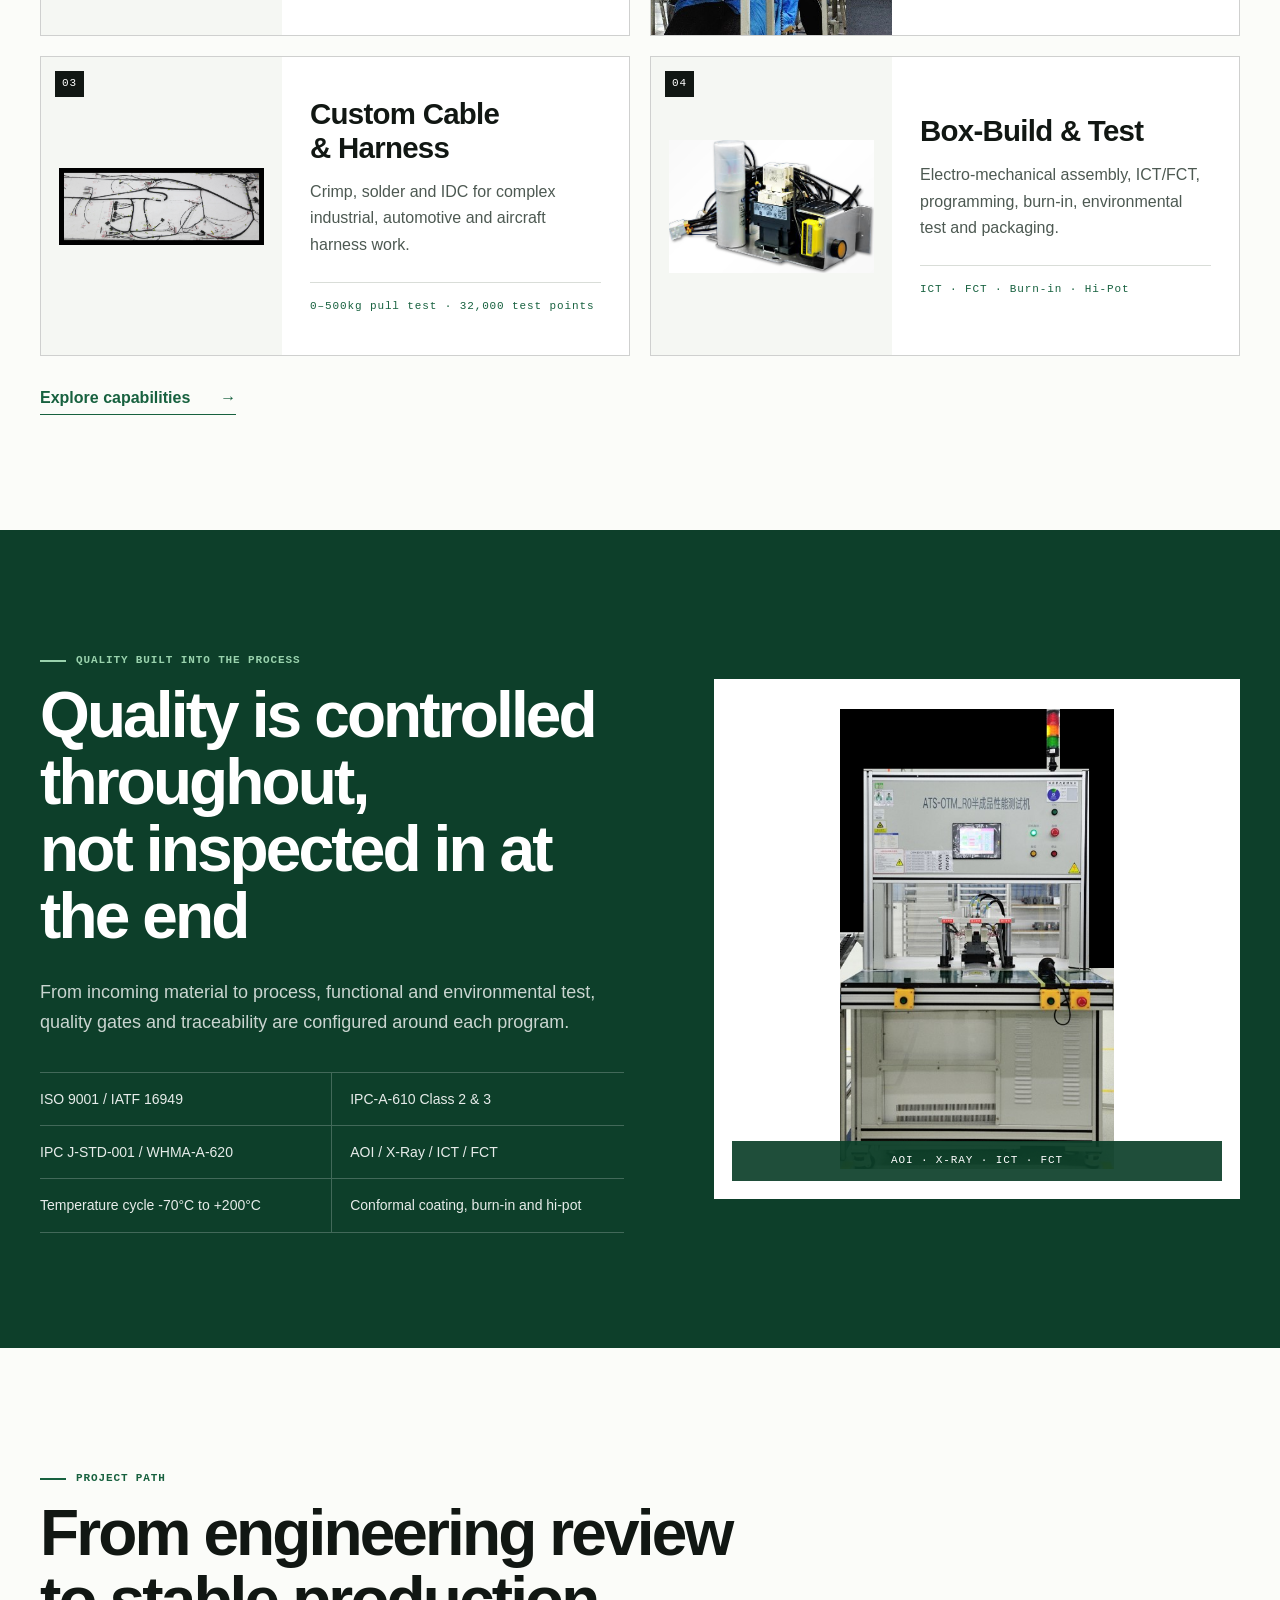
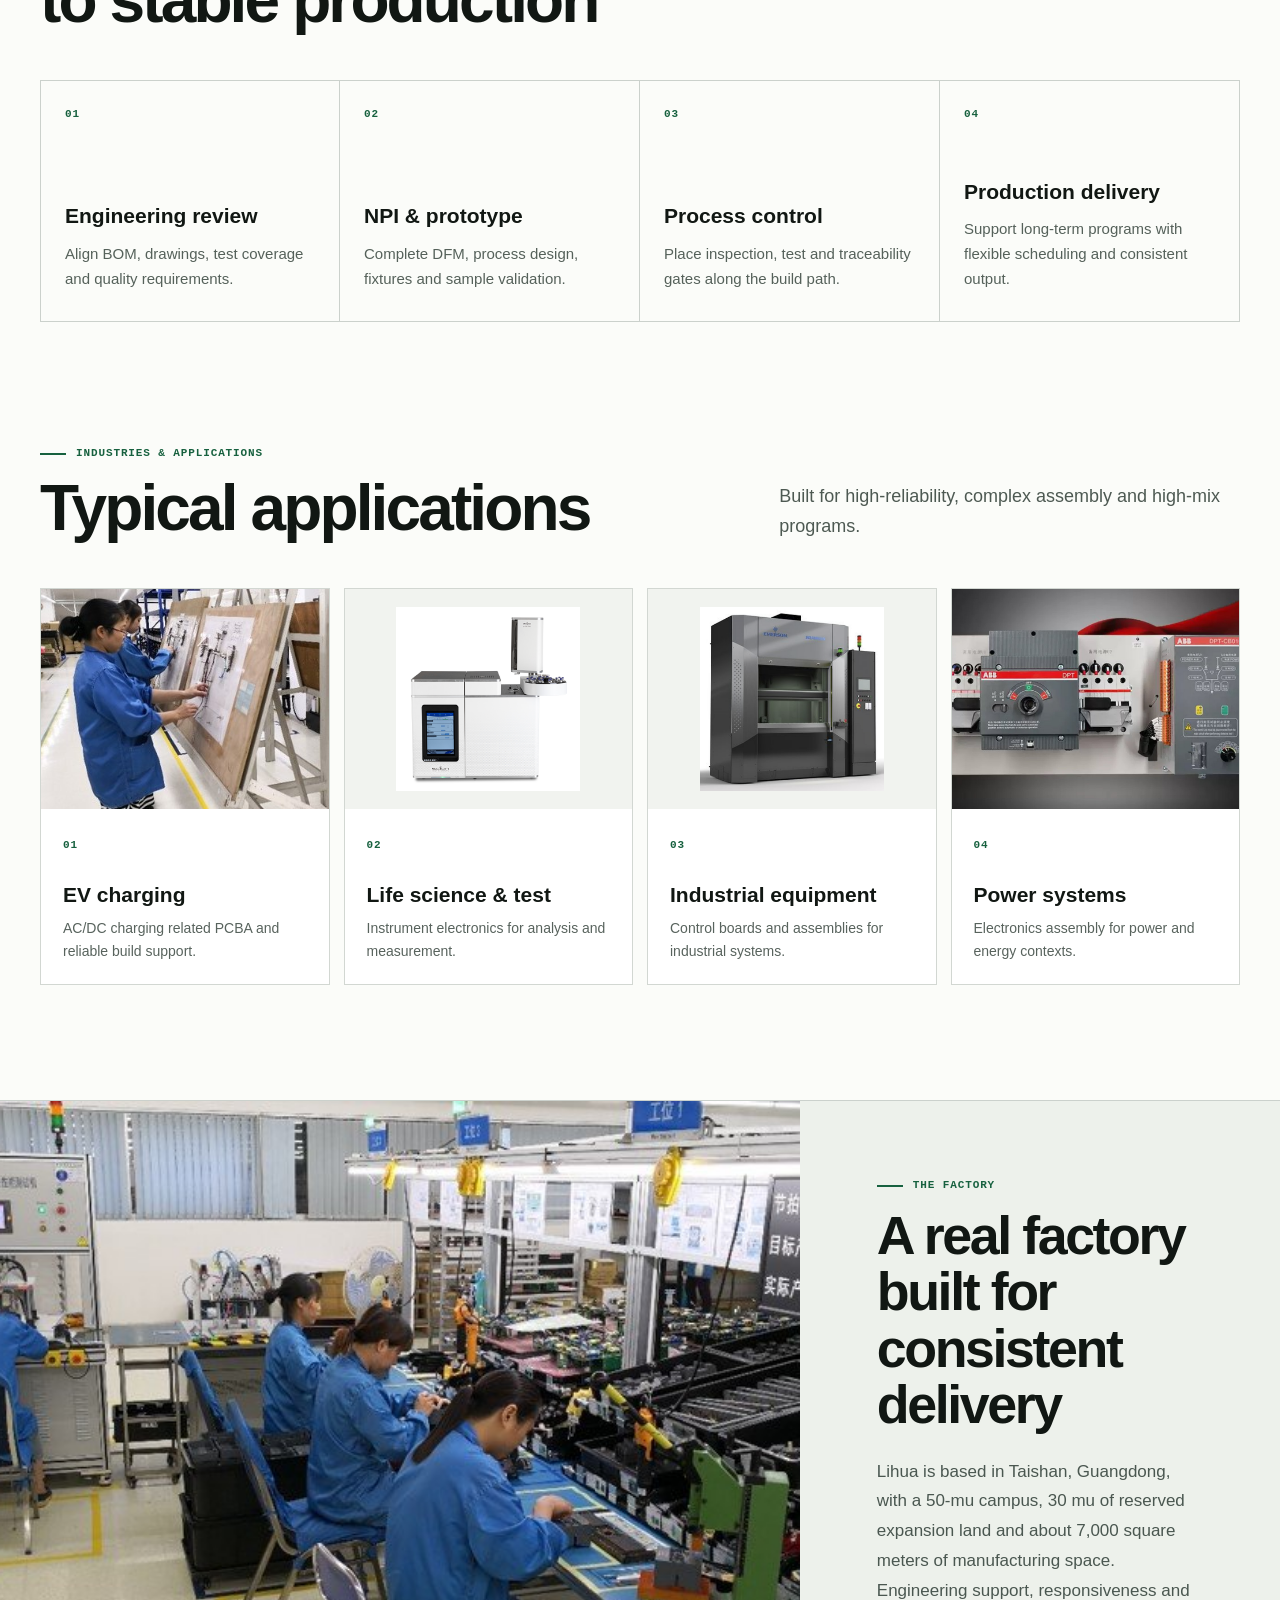
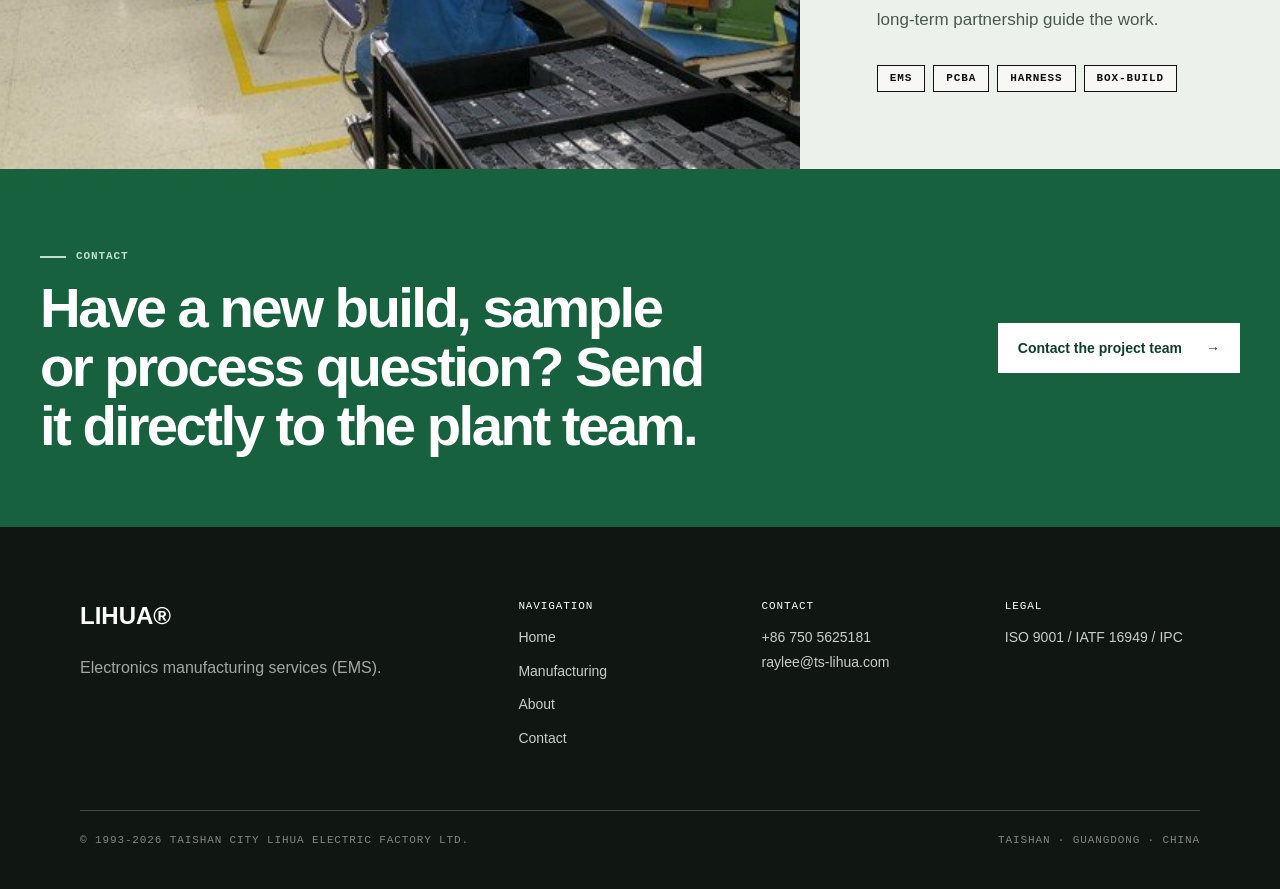
==== commit d862cada: "Redesign bilingual company website" ====
--- a/en/index.html
+++ b/en/index.html
@@ -3,19 +3,20 @@
 <head>
   <meta charset="utf-8" />
   <meta name="viewport" content="width=device-width, initial-scale=1" />
-  <title>LIHUA ELECTRONICS | Industrial Precision Systems</title>
-  <meta name="description" content="Taishan City Lihua Electronics Factory — PCBA, harness, electromechanical manufacturing." />
-  <link rel="stylesheet" href="../css/site.css" />
+  <title>LIHUA ELECTRONICS | PCBA, Cable Harness & Box-Build EMS</title>
+  <meta name="description" content="Taishan City Lihua Electric Factory provides PCBA, THT assembly, custom cable harness, box-build and testing backed by 30+ years of EMS experience." />
+  <link rel="stylesheet" href="../css/site.css?v=20260715" />
 </head>
-<body>
+<body class="home-page">
+<a class="skip-link" href="#main-content">Skip to content</a>
 
 <nav class="site-nav">
-  <div class="mono nav-status">SYSTEM STATUS: OPTIMAL // EST. 1993</div>
+  <div class="mono nav-status"><span class="nav-brand">LIHUA</span><span class="nav-context"> ELECTRONICS · SINCE 1993</span></div>
   <div class="nav-links">
     <a href="./" aria-current="page">Home</a><a href="./manufacturing.html">Manufacturing</a><a href="./about.html">About</a><a href="./contact.html">Contact</a>
   </div>
   <div class="nav-end">
-    <div class="mono">LOCATION: TAISHAN, CN [22.25N 112.79E]</div>
+    <div class="mono">TAISHAN · GUANGDONG · CHINA</div>
     <div class="lang-switch">
       <a href="./" aria-current="true" data-set-lang="en">EN</a>
       <a href="../zh/" data-set-lang="zh">中文</a>
@@ -24,157 +25,115 @@
 </nav>
 
 
-<div class="container">
-  <header class="hero">
-    <div class="hero-meta">
-      <span class="mono">REF: LIHUA-ELECTRONICS_V.04</span>
-      <span class="mono">BUILD DATE: 2026.07.13</span>
-    </div>
-    <h1 class="brand-display">LIHUA.</h1>
-    <h1 class="brand-display accent">ELECTRONICS</h1>
-    <div class="hero-image-container hero-image-single">
-      <div class="hero-overlay">
-        <span class="tag">PRIMARY FACILITY</span>
-        <p class="mono">30 years of EMS: PCBA, cable harness, and box-build.</p>
+<main id="main-content" class="home-main">
+  <section class="home-hero">
+    <div class="container home-hero-grid">
+      <div class="home-hero-copy">
+        <span class="eyebrow mono">ELECTRONICS MANUFACTURING SERVICES · SINCE 1993</span>
+        <h1>One manufacturing partner<br> for complex electronics</h1>
+        <p class="home-hero-lead">From PCBA and THT assembly to custom cable harnesses, box-build and test, Lihua delivers flexible, traceable electronics manufacturing for demanding industrial products.</p>
+        <div class="home-actions">
+          <a class="button button-primary" href="./contact.html">Start a project<span aria-hidden="true">→</span></a>
+          <a class="button button-secondary" href="./manufacturing.html">Explore capabilities</a>
+        </div>
+        <p class="home-hero-note mono">Taishan, China · Engineering support · Flexible volume · Global project experience</p>
       </div>
-      <img src="../assets/plant.jpg" alt="Lihua plant campus" />
-    </div>
-  </header>
-
-  <section id="services">
-    <div class="section-header">
-      <div>
-        <span class="mono">CATEGORY 01</span>
-        <h2>Core Capabilities</h2>
-      </div>
-      <div class="mono">4 MODULES</div>
-    </div>
-    <div class="services-grid">
-      <div class="service-card"><span class="mono">[ 01 ]</span><div><h3>PCBA<br>SMT</h3><p class="mono">Print, high-speed placement, reflow; AOI / X-Ray.</p></div></div><div class="service-card featured"><span class="mono">[ 02 ]</span><div><h3>THT<br>Assembly</h3><p class="mono">Forming, insertion, wave solder, hand solder, WIP QC.</p></div></div><div class="service-card"><span class="mono">[ 03 ]</span><div><h3>Cable<br>Harness</h3><p class="mono">Crimp / solder / IDC with pull and harness testing.</p></div></div><div class="service-card"><span class="mono">[ 04 ]</span><div><h3>Box<br>Build</h3><p class="mono">Electro-mechanical assembly, FCT, burn-in, packaging.</p></div></div>
+      <figure class="home-hero-visual">
+        <img src="../assets/plant.jpg" alt="Lihua Electronics manufacturing campus in Taishan" fetchpriority="high" decoding="async" />
+        <figcaption><span>LIHUA</span><strong>TAISHAN<br>CHINA</strong></figcaption>
+      </figure>
     </div>
   </section>
 
-  <section class="offers-section">
-    <div class="section-header">
-      <div>
-        <span class="mono">WHY LIHUA</span>
-        <h2>How we work</h2>
+  <section class="home-proof" aria-label="Company facts">
+    <div class="container home-stats"><div class="home-stat"><strong>1993</strong><span>Founded</span></div><div class="home-stat"><strong>30+ years</strong><span>EMS experience</span></div><div class="home-stat"><strong>7,000㎡</strong><span>Manufacturing floor</span></div><div class="home-stat"><strong>350K/h</strong><span>Placement capacity</span></div></div>
+  </section>
+
+  <section class="home-section home-capabilities" id="capabilities">
+    <div class="container">
+      <div class="home-section-head">
+        <div><span class="eyebrow mono">WHAT WE BUILD</span><h2>Core Capabilities</h2></div>
+        <p>Four connected manufacturing capabilities cover boards, harnesses and complete systems, with test and quality control embedded in the process.</p>
       </div>
-    </div>
-    <div class="offers-grid">
-      <div class="offer-card"><span class="mono">[ 01 ]</span><h3>Quality & Delivery</h3><p>Consistent workmanship with on-time delivery focus.</p></div><div class="offer-card"><span class="mono">[ 02 ]</span><h3>Flexibility</h3><p>High mix, medium-to-high volume, responsive to change.</p></div><div class="offer-card"><span class="mono">[ 03 ]</span><h3>Cost effective</h3><p>Practical cost-effective builds for complex products.</p></div><div class="offer-card"><span class="mono">[ 04 ]</span><h3>Long-term partnership</h3><p>Personalized collaboration, not one-off transactions.</p></div>
+      <div class="capability-grid"><article class="capability-card"><div class="capability-photo"><img src="../assets/smt-line-single.png" alt="PCBA · SMT" loading="lazy" decoding="async" /><span class="capability-no mono">01</span></div><div class="capability-copy"><h3>PCBA · SMT</h3><p>Solder paste printing, high-speed placement, reflow, inline AOI and X-Ray inspection.</p><span class="capability-metric mono">0201+ · 510×510mm · 350K pcs/h</span></div></article><article class="capability-card"><div class="capability-photo"><img src="../assets/tht-line.jpg" alt="THT Assembly" loading="lazy" decoding="async" /><span class="capability-no mono">02</span></div><div class="capability-copy"><h3>THT Assembly</h3><p>Component forming, insertion, wave soldering, DI wash and in-process inspection.</p><span class="capability-metric mono">THT · Wave Soldering · AOI</span></div></article><article class="capability-card"><div class="capability-photo"><img src="../assets/harness.png" alt="Custom Cable & Harness" loading="lazy" decoding="async" /><span class="capability-no mono">03</span></div><div class="capability-copy"><h3>Custom Cable & Harness</h3><p>Crimp, solder and IDC for complex industrial, automotive and aircraft harness work.</p><span class="capability-metric mono">0–500kg pull test · 32,000 test points</span></div></article><article class="capability-card"><div class="capability-photo"><img src="../assets/box-build.png" alt="Box-Build & Test" loading="lazy" decoding="async" /><span class="capability-no mono">04</span></div><div class="capability-copy"><h3>Box-Build & Test</h3><p>Electro-mechanical assembly, ICT/FCT, programming, burn-in, environmental test and packaging.</p><span class="capability-metric mono">ICT · FCT · Burn-in · Hi-Pot</span></div></article></div>
+      <a class="section-link" href="./manufacturing.html">Explore capabilities<span aria-hidden="true">→</span></a>
     </div>
   </section>
 
-  <section class="customers-bar">
-    <span class="mono">Global customer experience base</span>
-    <p class="customers-line">Boeing · HP · IBM · Thermo · ABB · Emerson</p>
-  </section>
-
-  <section id="about" class="about-split">
-    <div class="about-text">
-      <span class="tag tag-spaced">THE COMPANY</span>
-      <p>Taishan City Lihua Electric Factory Ltd. was founded in 1993. Financially stable EMS with 30 years of experience across supply chain, manufacturing and engineering support.</p>
-      <p>Products serve aerospace controls, industrial instrumentation, transportation, medical devices and professional audio — with digitalized management and full-process traceability.</p>
-      <div class="divider-double"></div>
-      <span class="mono">TAISHAN CITY LIHUA ELECTRIC FACTORY LTD // SINCE 1993</span>
-    </div>
-    <div class="stats-grid">
-      <div class="stat-item"><span class="mono">Founded</span><span class="value">1993</span></div><div class="stat-item"><span class="mono">EMS</span><span class="value blue">30Y</span></div><div class="stat-item"><span class="mono">Floor</span><span class="value">7,000㎡</span></div><div class="stat-item"><span class="mono">Campus</span><span class="value">50 acres</span></div>
-    </div>
-  </section>
-</div>
-
-<section class="media-band">
-  <div class="media"><img src="../assets/lean.jpg" alt="Factory floor" /></div>
-  <div class="copy">
-    <span class="mono">CAMPUS</span>
-    <h3>Campus & floor</h3>
-    <p>50-acre campus with 30 acres reserve; about 7,000㎡ manufacturing space built for deliverable, traceable EMS work.</p>
-    <div class="chip-row">
-      <span class="chip">EMS</span>
-      <span class="chip">PCBA</span>
-      <span class="chip">HARNESS</span>
-      <span class="chip">BOX-BUILD</span>
-    </div>
-  </div>
-</section>
-
-<section id="lean" class="lean-section">
-  <div class="container">
-    <div class="hero-meta hero-meta-light">
-      <span class="mono">METHODOLOGY: LEAN MANUFACTURING</span>
-      <span class="mono">FLOW OPTIMIZATION: ACTIVE</span>
-    </div>
-    <div class="lean-visualization">
-      <svg class="wave-svg" viewBox="0 0 1000 200" xmlns="http://www.w3.org/2000/svg" aria-hidden="true">
-        <path d="M0,100 C150,100 250,50 400,50 C550,50 650,150 800,150 C950,150 1000,100 1000,100" fill="none" stroke="#1A5C40" stroke-width="4"></path>
-        <path d="M0,110 C150,110 250,60 400,60 C550,60 650,160 800,160 C950,160 1000,110 1000,110" fill="none" stroke="white" stroke-width="1" stroke-dasharray="5,5"></path>
-        <rect x="390" y="40" width="20" height="20" fill="white"></rect>
-        <text x="420" y="55" fill="white" font-family="monospace" font-size="12">PEAK EFFICIENCY POINT</text>
-      </svg>
-    </div>
-    <div class="lean-grid">
-      <div><span class="mono accent-label">01. PROCESS</span><p>Lean applied where it improves efficiency and product consistency.</p></div><div><span class="mono accent-label">02. QUALITY</span><p>IPC-A-610 Class 2/3 and J-STD-001 workmanship standards on the floor.</p></div><div><span class="mono accent-label">03. TRACE</span><p>Digitalized management and full-process traceability for faster response.</p></div>
-    </div>
-  </div>
-</section>
-
-<div class="container">
-  <section id="solutions">
-    <div class="section-header">
-      <div>
-        <span class="mono">MARKETS</span>
-        <h2>Industries Served</h2>
+  <section class="home-quality">
+    <div class="container home-quality-grid">
+      <div class="home-quality-copy">
+        <span class="eyebrow mono">QUALITY BUILT INTO THE PROCESS</span>
+        <h2>Quality is controlled throughout,<br> not inspected in at the end</h2>
+        <p>From incoming material to process, functional and environmental test, quality gates and traceability are configured around each program.</p>
+        <ul class="quality-list"><li>ISO 9001 / IATF 16949</li><li>IPC-A-610 Class 2 & 3</li><li>IPC J-STD-001 / WHMA-A-620</li><li>AOI / X-Ray / ICT / FCT</li><li>Temperature cycle -70°C to +200°C</li><li>Conformal coating, burn-in and hi-pot</li></ul>
       </div>
-    </div>
-    <div class="solutions-strip">
-      <div class="solution-col"><span class="mono">01. AERO</span><h3>Aerospace<br>Controls</h3><p class="mono">High-reliability board and harness manufacturing experience.</p></div><div class="solution-col"><span class="mono">02. INDUSTRIAL</span><h3>Industrial<br>& Power</h3><p class="mono">Instrumentation, controls and power-system assemblies.</p></div><div class="solution-col"><span class="mono">03. MOBILITY</span><h3>Transport<br>& Charging</h3><p class="mono">Transportation equipment and EV charging related PCBA.</p></div>
+      <div class="home-quality-photo">
+        <img src="../assets/testing.png" alt="Testing and quality inspection equipment" loading="lazy" decoding="async" />
+        <span class="photo-label mono">AOI · X-RAY · ICT · FCT</span>
+      </div>
     </div>
   </section>
 
-  <section class="apps-section">
-    <div class="section-header">
-      <div>
-        <span class="mono">APPLICATIONS</span>
-        <h2>Typical applications</h2>
+  <section class="home-section home-process">
+    <div class="container">
+      <div class="home-section-head compact">
+        <div><span class="eyebrow mono">PROJECT PATH</span><h2>From engineering review to stable production</h2></div>
       </div>
-    </div>
-    <div class="apps-grid">
-      <article class="app-card"><div class="app-photo"><img src="../assets/app-charging.jpg" alt="EV charging" /></div><div class="app-copy"><span class="mono">01</span><h3>EV charging</h3><p>AC/DC charging related PCBA and reliable build support.</p></div></article><article class="app-card"><div class="app-photo"><img src="../assets/app-life.png" alt="Life science & test" /></div><div class="app-copy"><span class="mono">02</span><h3>Life science & test</h3><p>Instrument electronics for analysis and measurement.</p></div></article><article class="app-card"><div class="app-photo"><img src="../assets/app-industrial.png" alt="Industrial equipment" /></div><div class="app-copy"><span class="mono">03</span><h3>Industrial equipment</h3><p>Control boards and assemblies for industrial systems.</p></div></article><article class="app-card"><div class="app-photo"><img src="../assets/app-power2.jpg" alt="Power systems" /></div><div class="app-copy"><span class="mono">04</span><h3>Power systems</h3><p>Electronics assembly for power and energy contexts.</p></div></article>
+      <ol class="process-list"><li class="process-step"><span class="process-no mono">01</span><div><h3>Engineering review</h3><p>Align BOM, drawings, test coverage and quality requirements.</p></div></li><li class="process-step"><span class="process-no mono">02</span><div><h3>NPI & prototype</h3><p>Complete DFM, process design, fixtures and sample validation.</p></div></li><li class="process-step"><span class="process-no mono">03</span><div><h3>Process control</h3><p>Place inspection, test and traceability gates along the build path.</p></div></li><li class="process-step"><span class="process-no mono">04</span><div><h3>Production delivery</h3><p>Support long-term programs with flexible scheduling and consistent output.</p></div></li></ol>
     </div>
   </section>
 
-  <section class="content-block cta-block">
-    <span class="mono">CONTACT</span>
-    <h3>For capability review, NPI or sample builds, contact the plant team.</h3>
-    <p><a class="text-link" href="./contact.html">[ Contact Us ]</a></p>
+  <section class="home-section home-industries">
+    <div class="container">
+      <div class="home-section-head">
+        <div><span class="eyebrow mono">INDUSTRIES & APPLICATIONS</span><h2>Typical applications</h2></div>
+        <p>Built for high-reliability, complex assembly and high-mix programs.</p>
+      </div>
+      <div class="industry-grid"><article class="industry-card"><img src="../assets/app-charging.jpg" alt="EV charging" loading="lazy" decoding="async" /><div class="industry-card-copy"><span class="mono">01</span><h3>EV charging</h3><p>AC/DC charging related PCBA and reliable build support.</p></div></article><article class="industry-card"><img src="../assets/app-life.png" alt="Life science & test" loading="lazy" decoding="async" /><div class="industry-card-copy"><span class="mono">02</span><h3>Life science & test</h3><p>Instrument electronics for analysis and measurement.</p></div></article><article class="industry-card"><img src="../assets/app-industrial.png" alt="Industrial equipment" loading="lazy" decoding="async" /><div class="industry-card-copy"><span class="mono">03</span><h3>Industrial equipment</h3><p>Control boards and assemblies for industrial systems.</p></div></article><article class="industry-card"><img src="../assets/app-power2.jpg" alt="Power systems" loading="lazy" decoding="async" /><div class="industry-card-copy"><span class="mono">04</span><h3>Power systems</h3><p>Electronics assembly for power and energy contexts.</p></div></article></div>
+    </div>
   </section>
-</div>
+
+  <section class="home-factory">
+    <div class="home-factory-photo"><img src="../assets/lean.jpg" alt="Lihua production floor" loading="lazy" decoding="async" /></div>
+    <div class="home-factory-copy">
+      <span class="eyebrow mono">THE FACTORY</span>
+      <h2>A real factory built for consistent delivery</h2>
+      <p>Lihua is based in Taishan, Guangdong, with a 50-mu campus, 30 mu of reserved expansion land and about 7,000 square meters of manufacturing space. Engineering support, responsiveness and long-term partnership guide the work.</p>
+      <div class="chip-row"><span class="chip">EMS</span><span class="chip">PCBA</span><span class="chip">HARNESS</span><span class="chip">BOX-BUILD</span></div>
+    </div>
+  </section>
+
+  <section class="home-final-cta">
+    <div class="container home-final-cta-inner">
+      <div><span class="eyebrow mono">CONTACT</span><h2>Have a new build, sample or process question? Send it directly to the plant team.</h2></div>
+      <a class="button button-light" href="./contact.html">Contact the project team<span aria-hidden="true">→</span></a>
+    </div>
+  </section>
+</main>
 
 
 <footer class="site-footer">
   <div class="container">
     <div class="footer-grid">
-      <div>
+      <div class="footer-brand-block">
         <div class="footer-logo">LIHUA®</div>
-        <p class="mono muted">Electronics manufacturing services (EMS).<br>© 1993-2026 Taishan City Lihua Electric Factory Ltd.</p>
+        <p class="footer-summary">Electronics manufacturing services (EMS).</p>
       </div>
-      <div>
+      <div class="footer-nav-block">
+        <span class="mono col-title">NAVIGATION</span>
+        <nav class="footer-links" aria-label="Footer"><a href="./">Home</a><a href="./manufacturing.html">Manufacturing</a><a href="./about.html">About</a><a href="./contact.html">Contact</a></nav>
+      </div>
+      <div class="footer-contact-block">
         <span class="mono col-title">CONTACT</span>
-        <p class="mono">T: +86 750 5625181<br>E: raylee@ts-lihua.com / jared.lee@ts-lihua.com</p>
+        <p><a href="tel:+867505625181">+86 750 5625181</a><br><a href="mailto:raylee@ts-lihua.com">raylee@ts-lihua.com</a></p>
       </div>
-      <div>
-        <span class="mono col-title">SOCIAL</span>
-        <p class="mono">WECHAT</p>
-      </div>
-      <div>
+      <div class="footer-legal-block">
         <span class="mono col-title">LEGAL</span>
-        <p class="mono">ISO 9001 / IATF 16949 / IPC</p>
+        <p>ISO 9001 / IATF 16949 / IPC</p>
       </div>
     </div>
-    <div class="divider-double"></div>
-    <div class="mono footer-end">END OF DOCUMENT // TRANSMISSION SECURE</div>
+    <div class="footer-bottom"><span class="mono">© 1993-2026 Taishan City Lihua Electric Factory Ltd.</span><span class="mono">TAISHAN · GUANGDONG · CHINA</span></div>
   </div>
 </footer>
 
--- a/css/site.css
+++ b/css/site.css
@@ -1245,3 +1245,685 @@
     padding: 8px;
   }
 }
+
+/* === HOMEPAGE 2026 === */
+.home-page {
+  --home-ink: #111713;
+  --home-green: #17613f;
+  --home-green-deep: #0d3f2a;
+  --home-mist: #edf1eb;
+  --home-sand: #f2f0e9;
+  background: #fbfcf9;
+  color: var(--home-ink);
+}
+
+.home-page .site-nav {
+  background: rgba(251, 252, 249, 0.96);
+  backdrop-filter: blur(12px);
+}
+
+.home-page .site-nav .nav-status {
+  color: var(--home-green);
+  font-weight: 800;
+}
+
+.skip-link {
+  position: fixed;
+  top: 8px;
+  left: 8px;
+  z-index: 999;
+  padding: 10px 14px;
+  background: var(--home-ink);
+  color: #fff;
+  transform: translateY(-160%);
+}
+
+.skip-link:focus { transform: translateY(0); }
+
+.home-main h1,
+.home-main h2,
+.home-main h3 {
+  text-wrap: balance;
+}
+
+.eyebrow {
+  display: inline-flex;
+  align-items: center;
+  gap: 10px;
+  color: var(--home-green);
+  font-weight: 800;
+}
+
+.eyebrow::before {
+  content: "";
+  width: 26px;
+  height: 2px;
+  background: currentColor;
+}
+
+.home-hero {
+  padding: clamp(56px, 7vw, 104px) 0 64px;
+  background:
+    linear-gradient(90deg, rgba(23, 97, 63, 0.045) 1px, transparent 1px),
+    linear-gradient(rgba(23, 97, 63, 0.045) 1px, transparent 1px),
+    var(--home-sand);
+  background-size: 48px 48px;
+  border-bottom: 1px solid rgba(17, 23, 19, 0.18);
+}
+
+.home-hero-grid {
+  display: grid;
+  grid-template-columns: minmax(0, 1.02fr) minmax(420px, 0.98fr);
+  gap: clamp(44px, 6vw, 88px);
+  align-items: center;
+}
+
+.home-hero-copy h1 {
+  max-width: 780px;
+  margin: 22px 0 24px;
+  font-size: clamp(52px, 6.1vw, 92px);
+  line-height: 1.02;
+  letter-spacing: -0.055em;
+  font-weight: 900;
+}
+
+.home-hero-lead {
+  max-width: 640px;
+  font-size: clamp(18px, 1.6vw, 22px);
+  line-height: 1.7;
+  color: #344039;
+}
+
+.home-actions {
+  display: flex;
+  flex-wrap: wrap;
+  gap: 12px;
+  margin-top: 34px;
+}
+
+.button {
+  min-height: 50px;
+  padding: 13px 19px;
+  display: inline-flex;
+  align-items: center;
+  justify-content: center;
+  gap: 24px;
+  border: 1px solid var(--home-ink);
+  font-size: 14px;
+  font-weight: 800;
+  transition: color 0.2s, background 0.2s, border-color 0.2s, transform 0.2s;
+}
+
+.button:hover { transform: translateY(-2px); }
+.button-primary { background: var(--home-green); border-color: var(--home-green); color: #fff; }
+.button-primary:hover { background: var(--home-green-deep); border-color: var(--home-green-deep); }
+.button-secondary { background: transparent; }
+.button-secondary:hover { background: #fff; }
+.button-light { background: #fff; border-color: #fff; color: var(--home-green-deep); }
+.button-light:hover { background: var(--home-sand); border-color: var(--home-sand); }
+
+.home-hero-note {
+  margin-top: 26px;
+  color: #5a655f;
+  line-height: 1.7;
+  text-transform: none;
+}
+
+.home-hero-visual {
+  position: relative;
+  min-height: 560px;
+  overflow: hidden;
+  background: #cad2cc;
+  box-shadow: 22px 22px 0 rgba(23, 97, 63, 0.12);
+}
+
+.home-hero-visual::after {
+  content: "";
+  position: absolute;
+  inset: 0;
+  background: linear-gradient(180deg, transparent 52%, rgba(8, 25, 17, 0.38));
+  pointer-events: none;
+}
+
+.home-hero-visual img {
+  width: 100%;
+  height: 100%;
+  position: absolute;
+  inset: 0;
+  object-fit: cover;
+  object-position: 52% center;
+}
+
+.home-hero-visual figcaption {
+  position: absolute;
+  z-index: 2;
+  right: 22px;
+  bottom: 22px;
+  left: 22px;
+  display: flex;
+  justify-content: space-between;
+  align-items: flex-end;
+  color: #fff;
+}
+
+.home-hero-visual figcaption span {
+  font-size: 14px;
+  font-weight: 900;
+  letter-spacing: 0.16em;
+}
+
+.home-hero-visual figcaption strong {
+  font-family: "SF Mono", "Roboto Mono", ui-monospace, monospace;
+  font-size: 11px;
+  line-height: 1.45;
+  letter-spacing: 0.08em;
+  text-align: right;
+}
+
+.home-proof {
+  background: #fff;
+  border-bottom: 1px solid rgba(17, 23, 19, 0.18);
+}
+
+.home-stats {
+  display: grid;
+  grid-template-columns: repeat(4, minmax(0, 1fr));
+}
+
+.home-stat {
+  min-height: 146px;
+  padding: 30px 28px;
+  display: flex;
+  flex-direction: column;
+  justify-content: center;
+  border-right: 1px solid rgba(17, 23, 19, 0.18);
+}
+
+.home-stat:first-child { border-left: 1px solid rgba(17, 23, 19, 0.18); }
+.home-stat strong { font-size: clamp(32px, 3.4vw, 50px); line-height: 1; letter-spacing: -0.045em; }
+.home-stat span { margin-top: 11px; color: #5d6862; font-size: 13px; }
+
+.home-section { padding: clamp(80px, 9vw, 132px) 0; }
+
+.home-section-head {
+  display: grid;
+  grid-template-columns: minmax(0, 1.2fr) minmax(300px, 0.8fr);
+  gap: 48px;
+  align-items: end;
+  margin-bottom: 46px;
+}
+
+.home-section-head.compact { grid-template-columns: minmax(0, 900px); }
+.home-section-head h2,
+.home-quality-copy h2,
+.home-factory-copy h2,
+.home-final-cta h2 {
+  margin-top: 13px;
+  font-size: clamp(38px, 5vw, 68px);
+  line-height: 1.05;
+  letter-spacing: -0.045em;
+  font-weight: 900;
+}
+
+.home-section-head > p {
+  max-width: 600px;
+  font-size: 18px;
+  line-height: 1.7;
+  color: #4d5952;
+}
+
+.capability-grid {
+  display: grid;
+  grid-template-columns: repeat(2, minmax(0, 1fr));
+  gap: 20px;
+}
+
+.capability-card {
+  display: grid;
+  grid-template-columns: minmax(210px, 0.82fr) minmax(0, 1.18fr);
+  min-height: 300px;
+  background: #fff;
+  border: 1px solid rgba(17, 23, 19, 0.2);
+  transition: transform 0.25s, box-shadow 0.25s;
+}
+
+.capability-card:hover {
+  transform: translateY(-4px);
+  box-shadow: 0 18px 44px rgba(21, 49, 34, 0.1);
+}
+
+.capability-photo { position: relative; overflow: hidden; background: var(--home-mist); }
+.capability-photo img { width: 100%; height: 100%; object-fit: cover; transition: transform 0.45s; }
+.capability-photo img[src$=".png"] { object-fit: contain; padding: 18px; background: #f5f7f3; }
+.capability-card:hover .capability-photo img { transform: scale(1.025); }
+.capability-no { position: absolute; top: 14px; left: 14px; padding: 5px 7px; background: var(--home-ink); color: #fff; }
+.capability-copy { padding: 28px; display: flex; flex-direction: column; justify-content: center; }
+.capability-copy h3 { font-size: clamp(23px, 2.3vw, 32px); line-height: 1.15; letter-spacing: -0.025em; }
+.capability-copy p { margin-top: 14px; color: #4d5952; font-size: 16px; line-height: 1.65; }
+.capability-metric { margin-top: 24px; padding-top: 15px; border-top: 1px solid #d9ddd8; color: var(--home-green); line-height: 1.55; text-transform: none; }
+
+.section-link {
+  display: inline-flex;
+  gap: 30px;
+  align-items: center;
+  margin-top: 30px;
+  color: var(--home-green);
+  font-weight: 800;
+  border-bottom: 1px solid currentColor;
+  padding-bottom: 4px;
+}
+
+.home-quality { padding: clamp(82px, 9vw, 132px) 0; background: var(--home-green-deep); color: #fff; }
+.home-quality-grid { display: grid; grid-template-columns: minmax(0, 1fr) minmax(380px, 0.9fr); gap: clamp(50px, 7vw, 100px); align-items: center; }
+.home-quality .eyebrow { color: #99d2ad; }
+.home-quality-copy > p { max-width: 620px; margin-top: 26px; color: rgba(255,255,255,0.78); font-size: 18px; line-height: 1.7; }
+.quality-list { display: grid; grid-template-columns: repeat(2, minmax(0, 1fr)); gap: 0; margin-top: 34px; border-top: 1px solid rgba(255,255,255,0.22); }
+.quality-list li { list-style: none; padding: 16px 12px 16px 0; border-bottom: 1px solid rgba(255,255,255,0.22); color: rgba(255,255,255,0.9); font-size: 14px; }
+.quality-list li:nth-child(odd) { border-right: 1px solid rgba(255,255,255,0.22); }
+.quality-list li:nth-child(even) { padding-left: 18px; }
+.home-quality-photo { position: relative; min-height: 520px; background: #fff; overflow: hidden; }
+.home-quality-photo img { position: absolute; inset: 0; width: 100%; height: 100%; object-fit: contain; padding: 30px; }
+.photo-label { position: absolute; right: 18px; bottom: 18px; left: 18px; padding: 12px; background: rgba(13,63,42,0.92); color: #fff; text-align: center; }
+
+.process-list { display: grid; grid-template-columns: repeat(4, minmax(0, 1fr)); border-top: 1px solid #cbd1cc; border-bottom: 1px solid #cbd1cc; }
+.process-step { list-style: none; min-height: 240px; padding: 26px 24px 30px; border-right: 1px solid #cbd1cc; display: flex; flex-direction: column; justify-content: space-between; gap: 32px; }
+.process-step:first-child { border-left: 1px solid #cbd1cc; }
+.process-no { color: var(--home-green); font-weight: 800; }
+.process-step h3 { font-size: 21px; }
+.process-step p { margin-top: 10px; color: #55615a; font-size: 15px; line-height: 1.65; }
+
+.home-industries { padding-top: 0; }
+.industry-grid { display: grid; grid-template-columns: repeat(4, minmax(0, 1fr)); gap: 14px; }
+.industry-card { min-width: 0; background: #fff; border: 1px solid #d2d7d2; overflow: hidden; }
+.industry-card > img { width: 100%; height: 220px; object-fit: cover; background: #f1f3ef; }
+.industry-card > img[src$=".png"] { object-fit: contain; padding: 18px; }
+.industry-card-copy { padding: 22px; }
+.industry-card-copy .mono { color: var(--home-green); font-weight: 800; }
+.industry-card-copy h3 { margin-top: 28px; font-size: 21px; line-height: 1.2; }
+.industry-card-copy p { margin-top: 10px; color: #58635d; font-size: 14px; line-height: 1.6; }
+
+.home-factory { display: grid; grid-template-columns: minmax(0, 1.25fr) minmax(420px, 0.75fr); min-height: 590px; background: var(--home-mist); border-top: 1px solid #cbd1cc; }
+.home-factory-photo { overflow: hidden; }
+.home-factory-photo img { width: 100%; height: 100%; object-fit: cover; }
+.home-factory-copy { padding: clamp(48px, 6vw, 96px); display: flex; flex-direction: column; justify-content: center; }
+.home-factory-copy h2 { font-size: clamp(38px, 4.2vw, 60px); }
+.home-factory-copy > p { margin-top: 24px; color: #4a5750; font-size: 17px; line-height: 1.75; }
+.home-factory-copy .chip-row { margin-top: 30px; }
+
+.home-final-cta { padding: 72px 0; background: var(--home-green); color: #fff; }
+.home-final-cta .eyebrow { color: #bce2c9; }
+.home-final-cta-inner { display: grid; grid-template-columns: minmax(0, 1fr) auto; gap: 48px; align-items: center; }
+.home-final-cta h2 { max-width: 900px; font-size: clamp(34px, 4.4vw, 60px); }
+
+.home-page .site-footer { background: #101713; color: #fff; }
+.home-page .site-footer .muted,
+.home-page .footer-end { color: rgba(255,255,255,0.58); }
+.home-page .site-footer .divider-double { border-color: rgba(255,255,255,0.25); }
+.home-page .footer-end { display: none; }
+
+@media (max-width: 1100px) {
+  .home-hero-grid { grid-template-columns: minmax(0, 1fr) minmax(360px, 0.82fr); gap: 42px; }
+  .home-hero-visual { min-height: 500px; }
+  .capability-card { grid-template-columns: 1fr; }
+  .capability-photo { min-height: 230px; }
+  .industry-grid { grid-template-columns: repeat(2, minmax(0, 1fr)); }
+}
+
+@media (max-width: 800px) {
+  .home-page .site-nav .nav-status { font-size: 9px; }
+  .home-hero { padding-top: 48px; }
+  .home-hero-grid,
+  .home-quality-grid,
+  .home-factory,
+  .home-final-cta-inner,
+  .home-section-head { grid-template-columns: 1fr; }
+  .home-hero-copy h1 { font-size: clamp(43px, 11vw, 66px); }
+  .home-hero-visual { min-height: 430px; box-shadow: 12px 12px 0 rgba(23, 97, 63, 0.12); }
+  .home-stats { grid-template-columns: repeat(2, minmax(0, 1fr)); }
+  .home-stat:nth-child(2) { border-right: 1px solid rgba(17, 23, 19, 0.18); }
+  .home-stat:nth-child(n+3) { border-top: 1px solid rgba(17, 23, 19, 0.18); }
+  .capability-grid { grid-template-columns: 1fr; }
+  .capability-card { grid-template-columns: minmax(150px, 0.8fr) minmax(0, 1.2fr); min-height: 270px; }
+  .capability-photo { min-height: 0; }
+  .home-quality-photo { min-height: 390px; }
+  .process-list { grid-template-columns: repeat(2, minmax(0, 1fr)); }
+  .process-step:nth-child(2) { border-right: 1px solid #cbd1cc; }
+  .process-step:nth-child(n+3) { border-top: 1px solid #cbd1cc; }
+  .home-factory { min-height: 0; }
+  .home-factory-photo { min-height: 400px; }
+  .home-final-cta-inner { gap: 30px; }
+  .home-final-cta .button { justify-self: start; }
+}
+
+@media (max-width: 520px) {
+  .home-page .site-nav { gap: 8px 12px; }
+  .home-page .site-nav .nav-context { display: none; }
+  .home-page .site-nav .nav-links { gap: 9px 13px; }
+  .home-page .site-nav .nav-links a { font-size: 12px; }
+  .home-hero { padding-top: 38px; padding-bottom: 42px; }
+  .home-hero-copy h1 { margin-top: 16px; font-size: clamp(40px, 11.4vw, 54px); letter-spacing: -0.045em; }
+  .home-hero-lead { font-size: 17px; line-height: 1.65; }
+  .home-actions { display: grid; grid-template-columns: 1fr; }
+  .button { width: 100%; justify-content: space-between; }
+  .button-secondary { justify-content: center; }
+  .home-hero-visual { min-height: 310px; }
+  .home-stat { min-height: 116px; padding: 22px 16px; }
+  .home-stat strong { font-size: 31px; }
+  .home-stat span { font-size: 12px; }
+  .home-section { padding: 72px 0; }
+  .home-section-head { gap: 20px; margin-bottom: 30px; }
+  .home-section-head h2,
+  .home-quality-copy h2,
+  .home-factory-copy h2,
+  .home-final-cta h2 { font-size: 36px; }
+  .home-section-head > p,
+  .home-quality-copy > p { font-size: 16px; }
+  .capability-card { grid-template-columns: 1fr; }
+  .capability-photo { min-height: 210px; }
+  .capability-copy { padding: 22px; }
+  .quality-list { grid-template-columns: 1fr; }
+  .quality-list li:nth-child(odd) { border-right: none; }
+  .quality-list li:nth-child(even) { padding-left: 0; }
+  .home-quality-photo { min-height: 300px; }
+  .process-list { grid-template-columns: 1fr; }
+  .process-step { min-height: 190px; border-left: 1px solid #cbd1cc; border-top: 1px solid #cbd1cc; }
+  .process-step:first-child { border-top: none; }
+  .industry-grid { grid-template-columns: 1fr; }
+  .industry-card { display: grid; grid-template-columns: 132px minmax(0, 1fr); min-height: 190px; }
+  .industry-card > img { height: 100%; min-height: 190px; }
+  .industry-card-copy { padding: 20px 16px; }
+  .industry-card-copy h3 { margin-top: 20px; font-size: 19px; }
+  .home-factory-photo { min-height: 300px; }
+  .home-factory-copy { padding: 48px 16px; }
+  .home-final-cta { padding: 58px 0; }
+}
+
+/* === INNER PAGES 2026 === */
+.inner-page {
+  --home-ink: #111713;
+  --home-green: #17613f;
+  --home-green-deep: #0d3f2a;
+  --home-mist: #edf1eb;
+  --home-sand: #f2f0e9;
+  background: #fbfcf9;
+  color: var(--home-ink);
+}
+
+.inner-page .site-nav {
+  background: rgba(251, 252, 249, 0.96);
+  backdrop-filter: blur(12px);
+}
+
+.inner-page .site-nav .nav-status { color: var(--home-green); font-weight: 800; }
+.inner-main h1,
+.inner-main h2,
+.inner-main h3 { text-wrap: balance; }
+
+.inner-hero {
+  padding: clamp(62px, 7vw, 108px) 0;
+  background:
+    linear-gradient(90deg, rgba(23, 97, 63, 0.045) 1px, transparent 1px),
+    linear-gradient(rgba(23, 97, 63, 0.045) 1px, transparent 1px),
+    var(--home-sand);
+  background-size: 48px 48px;
+  border-bottom: 1px solid #cdd3ce;
+}
+
+.inner-hero-grid {
+  display: grid;
+  grid-template-columns: minmax(0, 1fr) minmax(420px, 0.9fr);
+  gap: clamp(48px, 7vw, 104px);
+  align-items: center;
+}
+
+.inner-hero-copy h1,
+.contact-hero h1 {
+  margin: 20px 0 24px;
+  max-width: 850px;
+  font-size: clamp(50px, 6vw, 84px);
+  line-height: 1.03;
+  letter-spacing: -0.052em;
+  font-weight: 900;
+}
+
+.inner-hero-copy > p,
+.contact-hero-grid > div:first-child > p {
+  max-width: 660px;
+  color: #445049;
+  font-size: clamp(18px, 1.65vw, 22px);
+  line-height: 1.72;
+}
+
+.inner-hero-photo {
+  position: relative;
+  min-height: 520px;
+  overflow: hidden;
+  background: #dbe1dc;
+  box-shadow: 20px 20px 0 rgba(23,97,63,0.11);
+}
+
+.inner-hero-photo > img { position: absolute; inset: 0; width: 100%; height: 100%; object-fit: cover; }
+.inner-hero-photo .photo-label { z-index: 2; }
+
+.inner-proof { background: #fff; border-bottom: 1px solid #cdd3ce; }
+.inner-stats { display: grid; grid-template-columns: repeat(4, minmax(0, 1fr)); }
+.inner-stat { min-height: 142px; padding: 28px; border-right: 1px solid #cdd3ce; display: flex; flex-direction: column; justify-content: center; }
+.inner-stat:first-child { border-left: 1px solid #cdd3ce; }
+.inner-stat strong { font-size: clamp(30px, 3.2vw, 46px); line-height: 1.05; letter-spacing: -0.04em; }
+.inner-stat span { margin-top: 10px; color: #5a655f; font-size: 13px; }
+
+.inner-section { padding: clamp(82px, 9vw, 132px) 0; }
+.inner-section-head { max-width: 900px; margin-bottom: 42px; }
+.inner-section-head h2,
+.about-story h2,
+.about-campus-copy h2,
+.about-quality h2,
+.contact-brief h2,
+.contact-location h2 {
+  margin-top: 14px;
+  font-size: clamp(38px, 4.8vw, 66px);
+  line-height: 1.06;
+  letter-spacing: -0.045em;
+  font-weight: 900;
+}
+
+/* Manufacturing */
+.capability-index {
+  min-height: 116px;
+  display: grid;
+  grid-template-columns: 180px 1fr;
+  align-items: center;
+  gap: 24px;
+  border-bottom: 1px solid #cdd3ce;
+}
+
+.capability-index > .mono { color: #5e6962; }
+.capability-index > div { display: grid; grid-template-columns: repeat(4, minmax(0, 1fr)); }
+.capability-index a { padding: 20px; border-left: 1px solid #cdd3ce; font-weight: 800; line-height: 1.3; }
+.capability-index a span { display: block; margin-bottom: 8px; color: var(--home-green); font-family: ui-monospace, monospace; font-size: 11px; }
+.capability-index a:hover { background: var(--home-mist); color: var(--home-green); }
+
+.manufacturing-modules { padding-top: clamp(70px, 8vw, 112px); padding-bottom: clamp(70px, 8vw, 112px); display: grid; gap: 28px; }
+.manufacturing-module { display: grid; grid-template-columns: minmax(0, 1.05fr) minmax(0, 0.95fr); min-height: 500px; border: 1px solid #cbd1cc; background: #fff; scroll-margin-top: 80px; }
+.manufacturing-module.reverse { grid-template-columns: minmax(0, 0.95fr) minmax(0, 1.05fr); }
+.manufacturing-module.reverse .manufacturing-module-photo { order: 2; }
+.manufacturing-module.reverse .manufacturing-module-copy { order: 1; border-right: 1px solid #cbd1cc; border-left: none; }
+.manufacturing-module-photo { min-width: 0; overflow: hidden; background: #f1f3ef; }
+.manufacturing-module-photo img { width: 100%; height: 100%; object-fit: cover; }
+.manufacturing-module-photo img[src$=".png"] { object-fit: contain; padding: 36px; }
+.manufacturing-module-copy { padding: clamp(38px, 5vw, 72px); display: flex; flex-direction: column; justify-content: center; border-left: 1px solid #cbd1cc; }
+.manufacturing-module-copy h2 { margin-top: 18px; font-size: clamp(34px, 4vw, 54px); letter-spacing: -0.04em; line-height: 1.05; }
+.module-desc { margin-top: 22px; color: #4b5750; font-size: 17px; line-height: 1.72; }
+.module-facts { margin-top: 30px; display: grid; border-top: 1px solid #d5dad6; }
+.module-facts li { list-style: none; padding: 13px 0; border-bottom: 1px solid #d5dad6; font-size: 14px; }
+.module-facts li::before { content: "✓"; margin-right: 11px; color: var(--home-green); font-weight: 900; }
+
+.manufacturing-quality { padding: clamp(82px, 9vw, 130px) 0; background: var(--home-green-deep); color: #fff; }
+.manufacturing-quality-grid { display: grid; grid-template-columns: minmax(0, 1fr) minmax(380px, 0.8fr); gap: clamp(50px, 7vw, 100px); align-items: center; }
+.manufacturing-quality .eyebrow { color: #9cd0ad; }
+.manufacturing-quality-copy h2 { margin-top: 16px; font-size: clamp(40px, 5vw, 68px); line-height: 1.05; letter-spacing: -0.045em; }
+.manufacturing-quality-copy > p { margin-top: 24px; max-width: 650px; color: rgba(255,255,255,0.78); font-size: 17px; line-height: 1.7; }
+.manufacturing-quality-copy ul { margin-top: 32px; display: grid; grid-template-columns: repeat(2, minmax(0, 1fr)); border-top: 1px solid rgba(255,255,255,0.22); }
+.manufacturing-quality-copy li { list-style: none; padding: 15px 0; border-bottom: 1px solid rgba(255,255,255,0.22); font-size: 14px; }
+.manufacturing-quality-photo { min-height: 480px; position: relative; background: #fff; }
+.manufacturing-quality-photo img { position: absolute; inset: 0; width: 100%; height: 100%; object-fit: contain; padding: 30px; }
+
+.additional-grid { display: grid; grid-template-columns: repeat(4, minmax(0, 1fr)); border-top: 1px solid #cbd1cc; border-bottom: 1px solid #cbd1cc; }
+.additional-grid article { min-height: 230px; padding: 25px; border-right: 1px solid #cbd1cc; display: flex; flex-direction: column; justify-content: space-between; gap: 20px; }
+.additional-grid article:first-child { border-left: 1px solid #cbd1cc; }
+.additional-grid .mono { color: var(--home-green); }
+.additional-grid h3 { font-size: 21px; }
+.additional-grid p { color: #59645e; font-size: 14px; line-height: 1.55; }
+
+.inner-final-cta { padding: 72px 0; background: var(--home-green); color: #fff; }
+.inner-final-cta-grid { display: grid; grid-template-columns: minmax(0, 1fr) auto; gap: 48px; align-items: center; }
+.inner-final-cta h2 { max-width: 900px; font-size: clamp(34px, 4.6vw, 60px); line-height: 1.08; letter-spacing: -0.04em; }
+
+/* About */
+.about-story-grid { display: grid; grid-template-columns: minmax(0, 0.9fr) minmax(0, 1.1fr); gap: clamp(60px, 9vw, 140px); }
+.about-story-grid > div:last-child { padding-top: 32px; }
+.about-story-grid > div:last-child p { color: #455149; font-size: 18px; line-height: 1.8; }
+.about-story-grid > div:last-child p + p { margin-top: 24px; }
+.about-campus { display: grid; grid-template-columns: minmax(0, 1.2fr) minmax(420px, 0.8fr); background: var(--home-mist); border-top: 1px solid #cbd1cc; border-bottom: 1px solid #cbd1cc; }
+.about-campus-gallery { display: grid; grid-template-columns: 1.2fr 0.8fr; min-height: 600px; }
+.about-campus-gallery img { width: 100%; height: 100%; object-fit: cover; min-width: 0; }
+.about-campus-copy { padding: clamp(52px, 6vw, 96px); display: flex; flex-direction: column; justify-content: center; }
+.about-campus-copy p { margin-top: 24px; color: #4b5750; font-size: 17px; line-height: 1.75; }
+.about-quality { padding: clamp(82px, 9vw, 128px) 0; background: var(--home-green-deep); color: #fff; }
+.about-quality-grid { display: grid; grid-template-columns: minmax(0, 1fr) minmax(360px, 0.8fr); gap: clamp(50px, 8vw, 120px); align-items: end; }
+.about-quality .eyebrow { color: #9cd0ad; }
+.about-quality p { margin-top: 22px; max-width: 650px; color: rgba(255,255,255,0.76); font-size: 17px; line-height: 1.72; }
+.about-quality ul { display: grid; grid-template-columns: repeat(2, minmax(0, 1fr)); border-top: 1px solid rgba(255,255,255,0.22); }
+.about-quality li { list-style: none; padding: 18px 10px 18px 0; border-bottom: 1px solid rgba(255,255,255,0.22); font-size: 14px; }
+.about-values-grid { display: grid; grid-template-columns: repeat(4, minmax(0, 1fr)); border-top: 1px solid #cbd1cc; border-bottom: 1px solid #cbd1cc; }
+.about-value { min-height: 250px; padding: 26px; border-right: 1px solid #cbd1cc; display: flex; flex-direction: column; justify-content: space-between; }
+.about-value:first-child { border-left: 1px solid #cbd1cc; }
+.about-value .mono { color: var(--home-green); }
+.about-value h3 { font-size: 22px; }
+.about-value p { color: #59645e; font-size: 14px; line-height: 1.6; }
+
+/* Contact */
+.contact-hero { padding: clamp(74px, 9vw, 138px) 0; background: var(--home-sand); border-bottom: 1px solid #cbd1cc; }
+.contact-hero-grid { display: grid; grid-template-columns: minmax(0, 1.2fr) minmax(300px, 0.6fr); gap: 70px; align-items: center; }
+.contact-hero-mark { aspect-ratio: 1; max-width: 420px; justify-self: end; width: 100%; border-radius: 50%; background: var(--home-green); color: #fff; display: flex; flex-direction: column; justify-content: center; align-items: center; text-align: center; box-shadow: 22px 22px 0 rgba(23,97,63,0.13); }
+.contact-hero-mark strong { font-size: clamp(42px, 5vw, 70px); letter-spacing: -0.05em; }
+.contact-hero-mark span { margin-top: 8px; font-family: ui-monospace, monospace; font-size: 11px; letter-spacing: 0.12em; }
+.contact-people-grid { display: grid; grid-template-columns: repeat(2, minmax(0, 1fr)); border-top: 1px solid #cbd1cc; border-bottom: 1px solid #cbd1cc; }
+.contact-person { min-height: 360px; padding: clamp(34px, 4vw, 56px); border-right: 1px solid #cbd1cc; display: flex; flex-direction: column; }
+.contact-person:first-child { border-left: 1px solid #cbd1cc; }
+.contact-person h2 { margin-top: 34px; font-size: clamp(30px, 3.5vw, 46px); letter-spacing: -0.035em; }
+.contact-role { margin-top: 10px; color: #637069; }
+.contact-person-links { margin-top: auto; padding-top: 40px; display: grid; gap: 8px; }
+.contact-person-links span { display: block; }
+.contact-person-links a { width: fit-content; font-size: 17px; text-decoration: underline; text-underline-offset: 5px; }
+.contact-person-links a:hover { color: var(--home-green); }
+.contact-brief { padding: clamp(82px, 9vw, 128px) 0; background: var(--home-green-deep); color: #fff; }
+.contact-brief-grid { display: grid; grid-template-columns: minmax(0, 0.9fr) minmax(420px, 1.1fr); gap: clamp(60px, 9vw, 140px); }
+.contact-brief .eyebrow { color: #9cd0ad; }
+.contact-brief ol { border-top: 1px solid rgba(255,255,255,0.24); }
+.contact-brief li { list-style: none; padding: 18px 0; border-bottom: 1px solid rgba(255,255,255,0.24); display: grid; grid-template-columns: 60px 1fr; gap: 20px; font-size: 17px; }
+.contact-brief li .mono { color: #9cd0ad; }
+.contact-location { display: grid; grid-template-columns: minmax(0, 1.2fr) minmax(420px, 0.8fr); min-height: 600px; background: var(--home-mist); }
+.contact-location-photo { overflow: hidden; }
+.contact-location-photo img { width: 100%; height: 100%; object-fit: cover; }
+.contact-location-copy { padding: clamp(50px, 6vw, 96px); display: flex; flex-direction: column; justify-content: center; }
+.contact-location-copy > p { margin-top: 24px; color: #4c5851; font-size: 17px; line-height: 1.7; }
+.contact-location-links { margin-top: 34px; display: grid; border-top: 1px solid #cbd1cc; }
+.contact-location-links a { padding: 16px 0; border-bottom: 1px solid #cbd1cc; display: flex; justify-content: space-between; gap: 24px; font-weight: 800; }
+.contact-location-links a:hover { color: var(--home-green); }
+
+/* Shared footer */
+.home-page .site-footer,
+.inner-page .site-footer { padding-top: 72px; background: #101713; color: #fff; }
+.home-page .footer-grid,
+.inner-page .footer-grid { grid-template-columns: minmax(0, 1.6fr) repeat(3, minmax(150px, 0.8fr)); gap: 48px; }
+.footer-summary { margin-top: 20px; color: rgba(255,255,255,0.62); max-width: 320px; line-height: 1.65; }
+.footer-links { display: grid; gap: 9px; }
+.footer-links a,
+.footer-contact-block p,
+.footer-legal-block p { color: rgba(255,255,255,0.78); font-size: 14px; line-height: 1.75; }
+.footer-links a:hover,
+.footer-contact-block a:hover { color: #9cd0ad; }
+.footer-bottom { margin-top: 60px; padding-top: 22px; border-top: 1px solid rgba(255,255,255,0.22); display: flex; justify-content: space-between; gap: 24px; color: rgba(255,255,255,0.48); }
+
+@media (max-width: 960px) {
+  .inner-hero-grid,
+  .manufacturing-quality-grid,
+  .about-story-grid,
+  .about-quality-grid,
+  .contact-hero-grid,
+  .contact-brief-grid { grid-template-columns: 1fr; }
+  .inner-hero-photo { min-height: 440px; }
+  .capability-index { grid-template-columns: 1fr; padding-top: 26px; padding-bottom: 26px; }
+  .capability-index > div { grid-template-columns: repeat(2, minmax(0, 1fr)); }
+  .manufacturing-module,
+  .manufacturing-module.reverse { grid-template-columns: 1fr; }
+  .manufacturing-module.reverse .manufacturing-module-photo,
+  .manufacturing-module-photo { order: 0; min-height: 360px; }
+  .manufacturing-module.reverse .manufacturing-module-copy,
+  .manufacturing-module-copy { order: 1; border-top: 1px solid #cbd1cc; border-right: none; border-left: none; }
+  .additional-grid,
+  .about-values-grid { grid-template-columns: repeat(2, minmax(0, 1fr)); }
+  .additional-grid article:nth-child(n+3),
+  .about-value:nth-child(n+3) { border-top: 1px solid #cbd1cc; }
+  .about-campus,
+  .contact-location { grid-template-columns: 1fr; }
+  .about-campus-gallery,
+  .contact-location-photo { min-height: 430px; }
+  .contact-hero-mark { display: none; }
+  .home-page .footer-grid,
+  .inner-page .footer-grid { grid-template-columns: repeat(2, minmax(0, 1fr)); }
+}
+
+@media (max-width: 600px) {
+  .inner-page .site-nav .nav-context { display: none; }
+  .inner-hero { padding-top: 52px; padding-bottom: 56px; }
+  .inner-hero-copy h1,
+  .contact-hero h1 { font-size: 42px; }
+  .inner-hero-copy > p,
+  .contact-hero-grid > div:first-child > p { font-size: 17px; }
+  .inner-hero-photo { min-height: 300px; box-shadow: 10px 10px 0 rgba(23,97,63,0.11); }
+  .inner-stats { grid-template-columns: repeat(2, minmax(0, 1fr)); }
+  .inner-stat { min-height: 112px; padding: 20px 15px; border-top: 1px solid #cdd3ce; }
+  .inner-stat strong { font-size: 29px; }
+  .inner-section { padding: 72px 0; }
+  .inner-section-head h2,
+  .about-story h2,
+  .about-campus-copy h2,
+  .about-quality h2,
+  .contact-brief h2,
+  .contact-location h2 { font-size: 35px; }
+  .capability-index > div { grid-template-columns: 1fr; }
+  .capability-index a { border-top: 1px solid #cdd3ce; }
+  .manufacturing-modules { padding-top: 56px; padding-bottom: 56px; }
+  .manufacturing-module { min-height: 0; }
+  .manufacturing-module.reverse .manufacturing-module-photo,
+  .manufacturing-module-photo { min-height: 240px; }
+  .manufacturing-module-copy { padding: 32px 22px; }
+  .manufacturing-module-copy h2 { font-size: 34px; }
+  .manufacturing-quality-copy h2 { font-size: 36px; }
+  .manufacturing-quality-copy ul { grid-template-columns: 1fr; }
+  .manufacturing-quality-photo { min-height: 300px; }
+  .additional-grid,
+  .about-values-grid,
+  .contact-people-grid { grid-template-columns: 1fr; }
+  .additional-grid article,
+  .about-value,
+  .contact-person { min-height: 210px; border-left: 1px solid #cbd1cc; border-top: 1px solid #cbd1cc; }
+  .inner-final-cta-grid { grid-template-columns: 1fr; gap: 30px; }
+  .inner-final-cta .button { justify-self: start; }
+  .about-story-grid > div:last-child { padding-top: 0; }
+  .about-campus-gallery { grid-template-columns: 1fr; min-height: 560px; }
+  .about-campus-gallery img { min-height: 280px; }
+  .about-campus-copy,
+  .contact-location-copy { padding: 52px 16px; }
+  .about-quality ul { grid-template-columns: 1fr; margin-top: 20px; }
+  .contact-hero { padding-top: 60px; padding-bottom: 70px; }
+  .contact-person h2 { font-size: 30px; }
+  .contact-brief-grid { gap: 42px; }
+  .contact-brief li { grid-template-columns: 42px 1fr; font-size: 15px; }
+  .contact-location-photo { min-height: 300px; }
+  .home-page .footer-grid,
+  .inner-page .footer-grid { grid-template-columns: 1fr; gap: 34px; }
+  .footer-bottom { flex-direction: column; }
+}
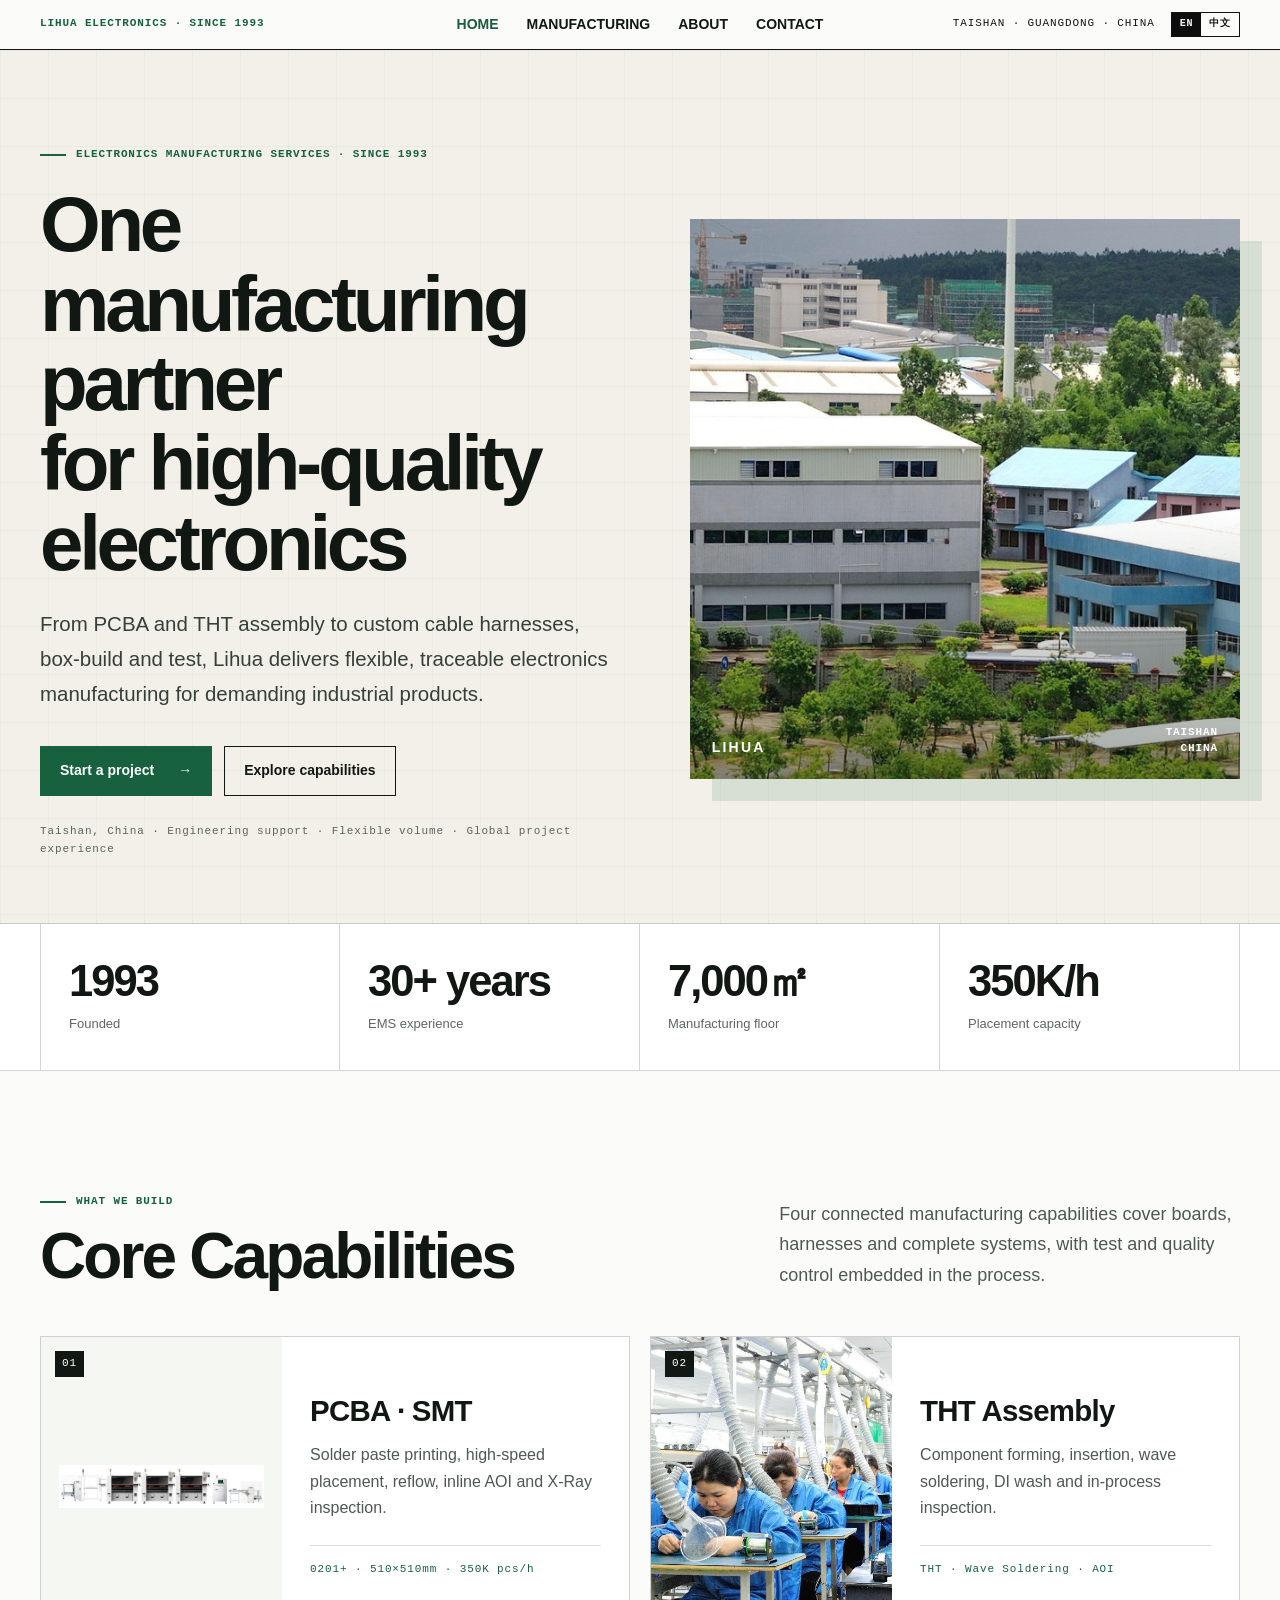
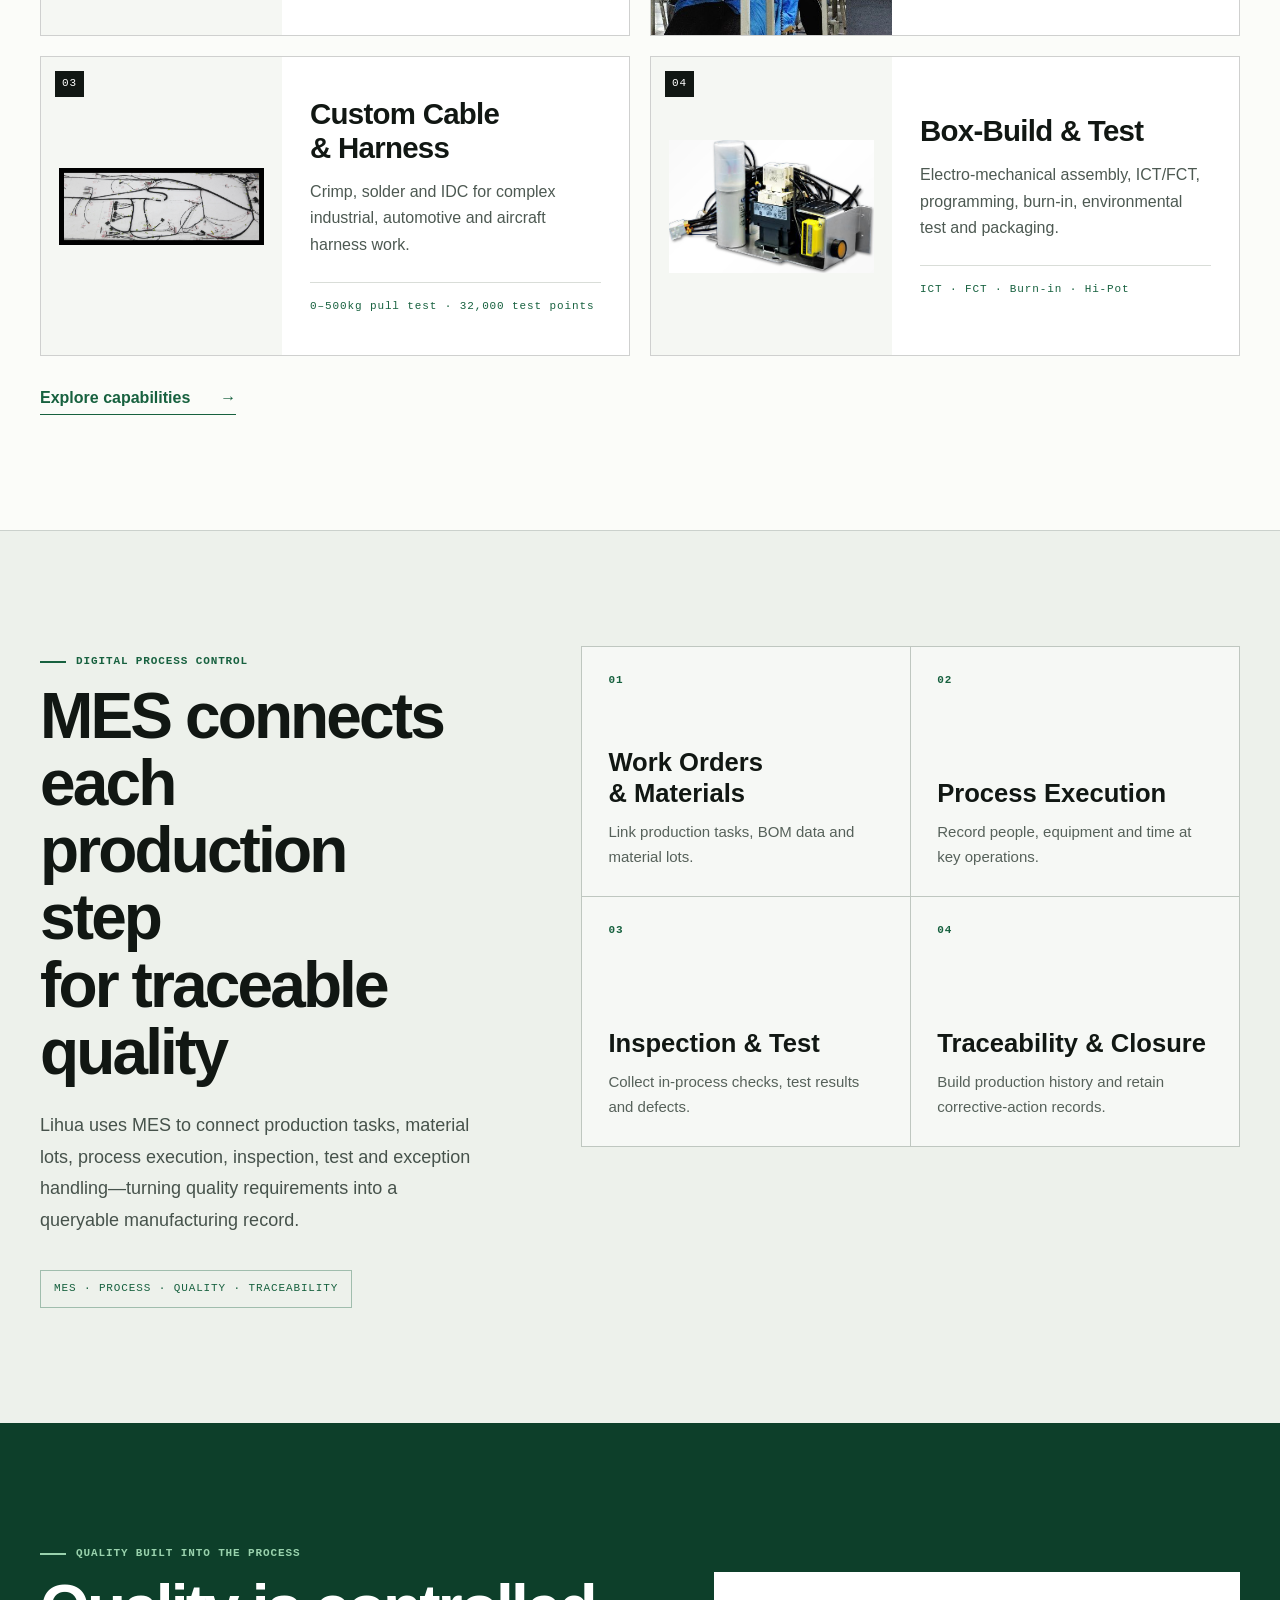
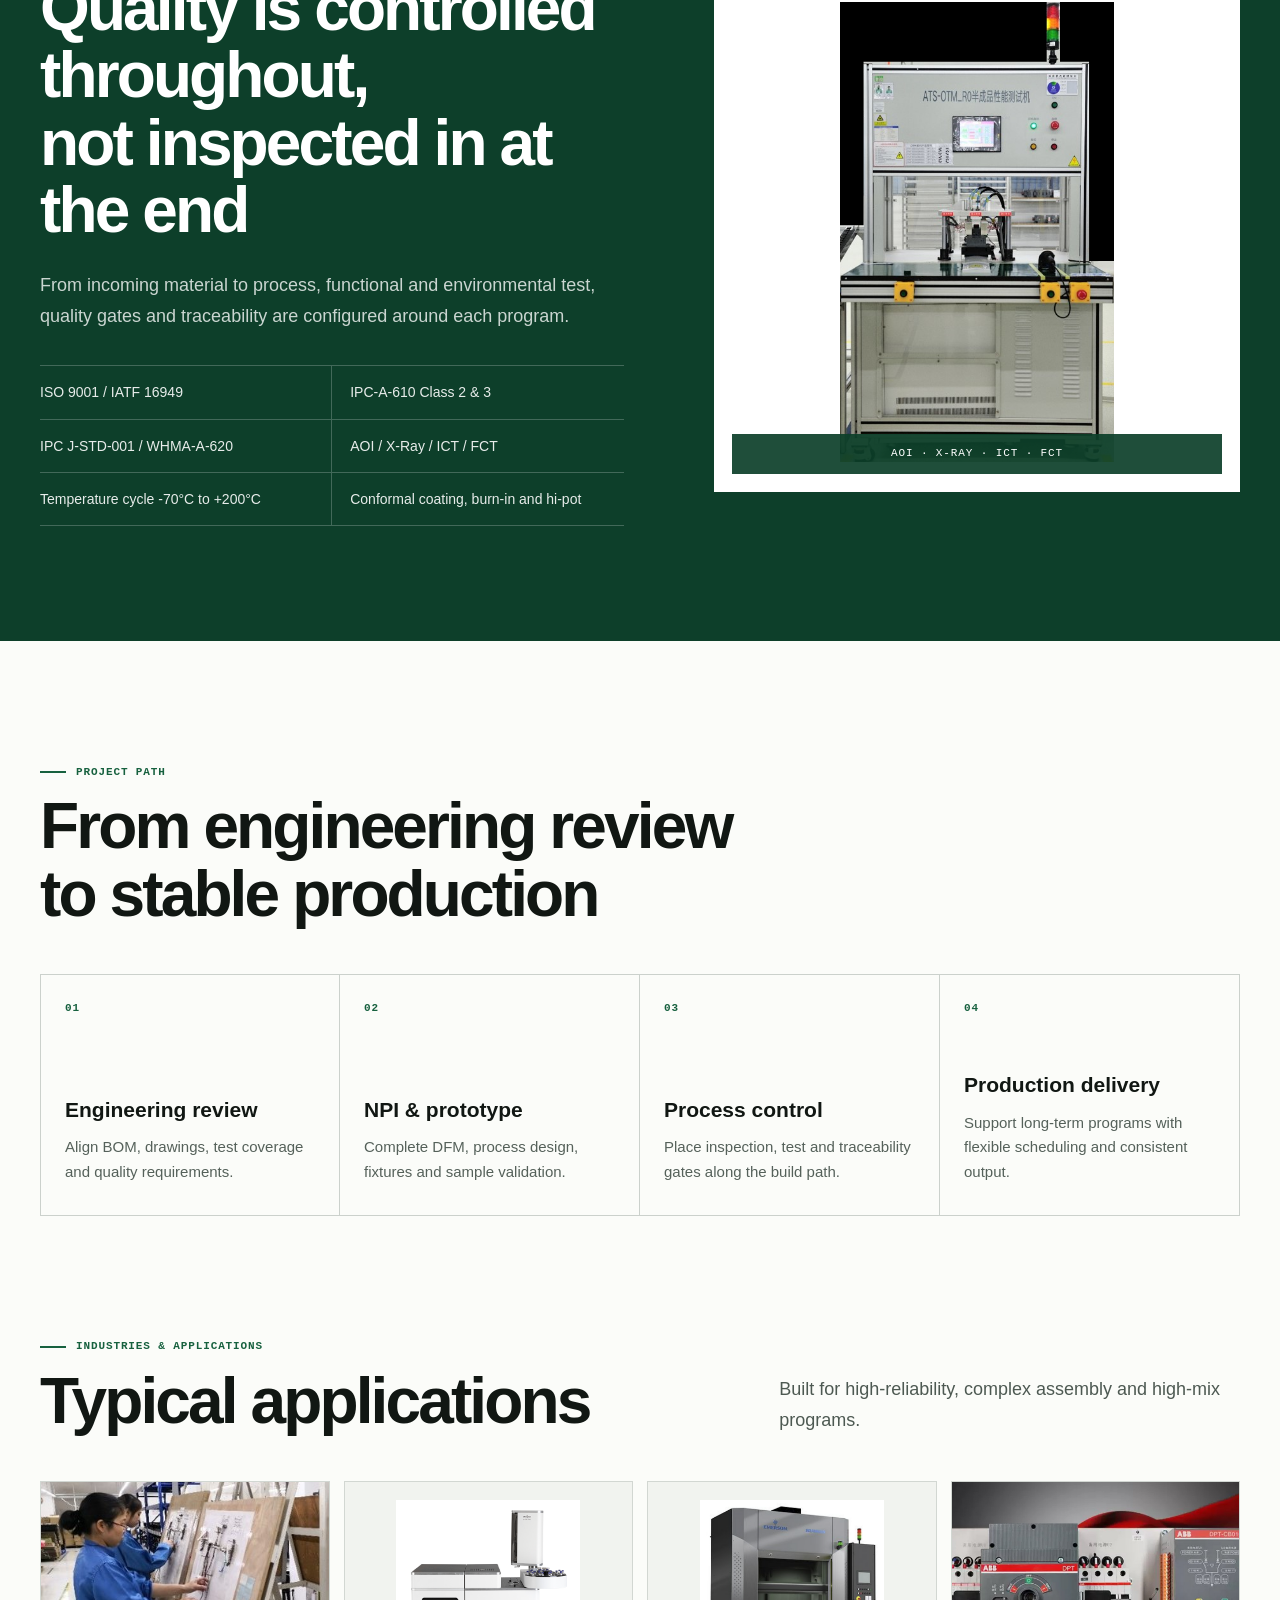
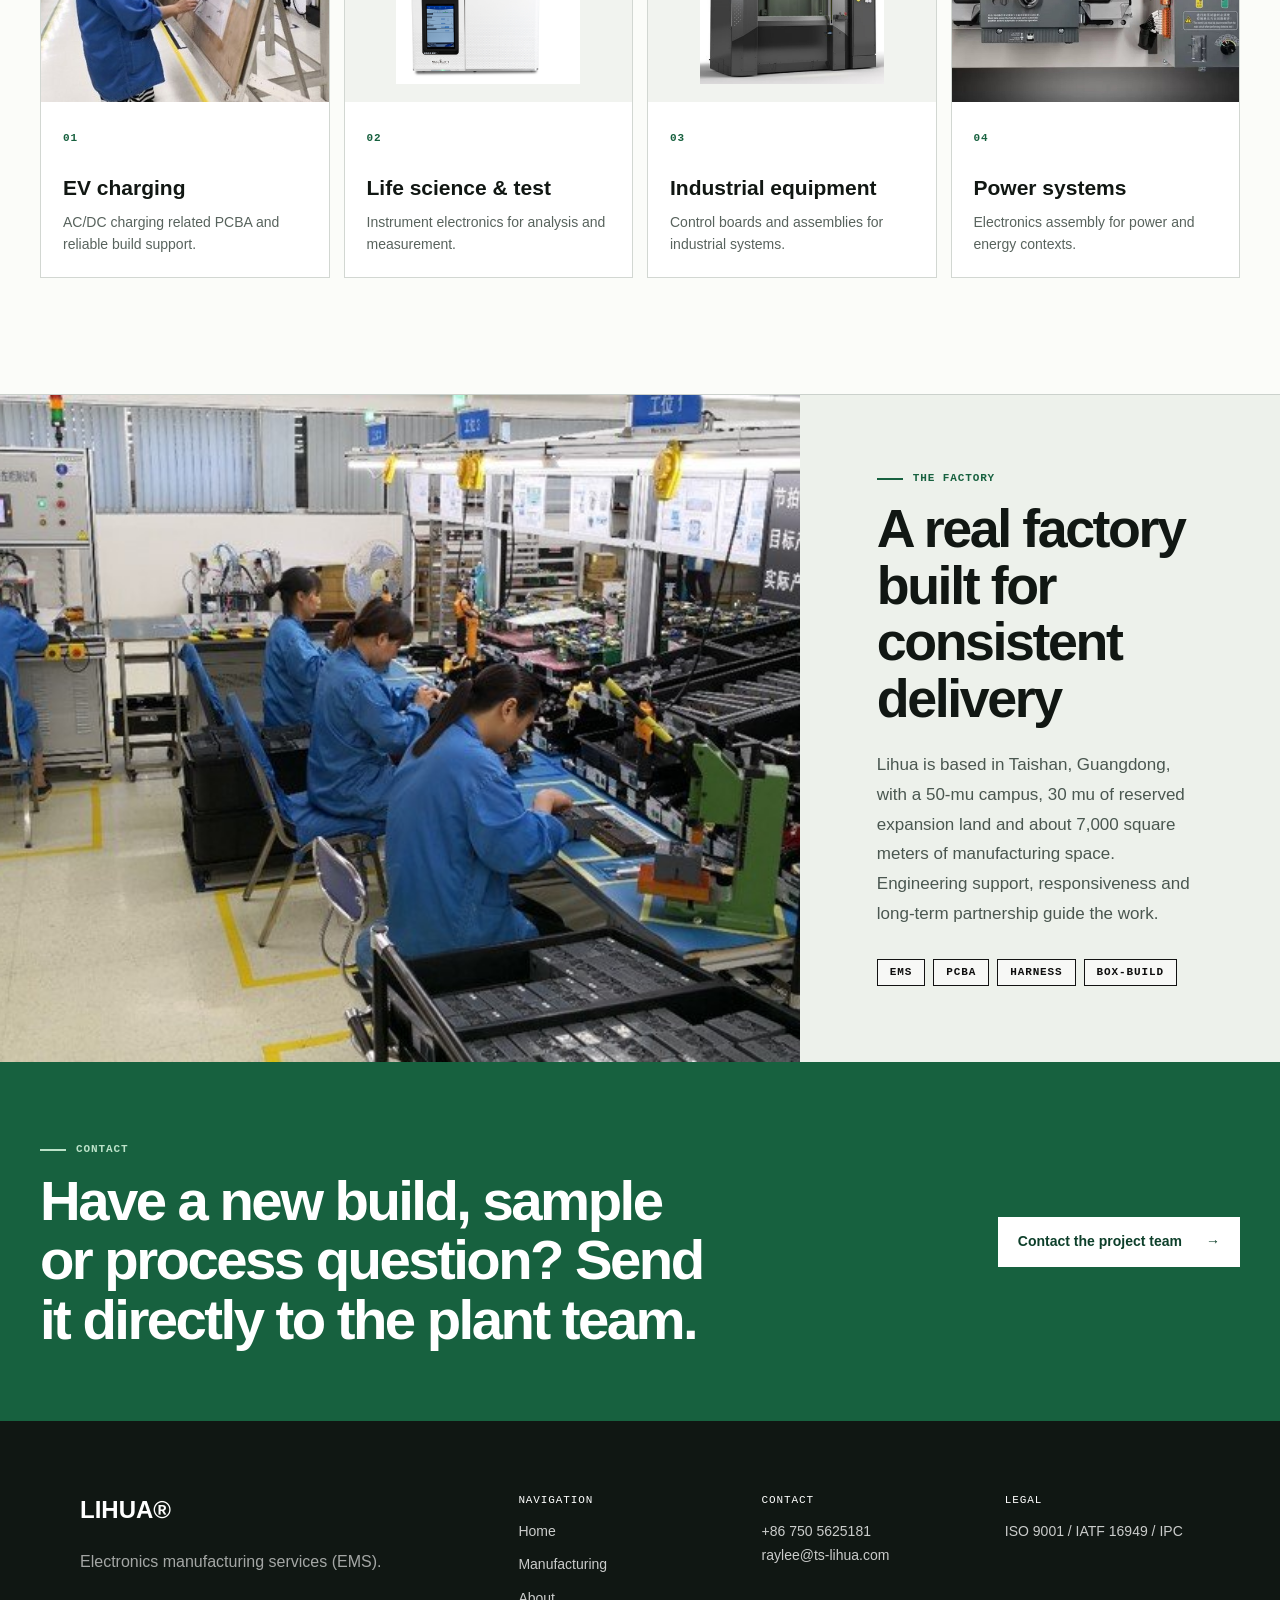
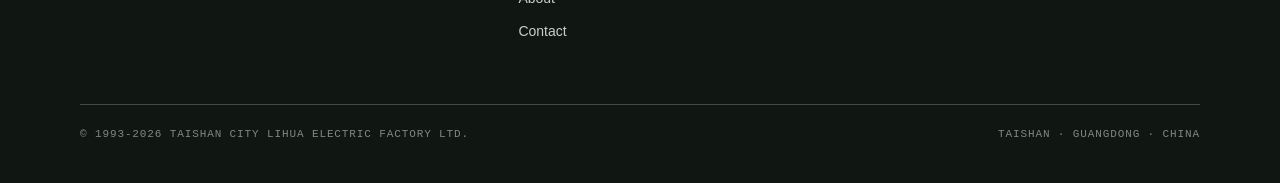
==== commit e94701e7: "Add MES process control section" ====
--- a/en/index.html
+++ b/en/index.html
@@ -30,7 +30,7 @@
     <div class="container home-hero-grid">
       <div class="home-hero-copy">
         <span class="eyebrow mono">ELECTRONICS MANUFACTURING SERVICES · SINCE 1993</span>
-        <h1>One manufacturing partner<br> for complex electronics</h1>
+        <h1>One manufacturing partner<br> for high-quality electronics</h1>
         <p class="home-hero-lead">From PCBA and THT assembly to custom cable harnesses, box-build and test, Lihua delivers flexible, traceable electronics manufacturing for demanding industrial products.</p>
         <div class="home-actions">
           <a class="button button-primary" href="./contact.html">Start a project<span aria-hidden="true">→</span></a>
@@ -57,6 +57,18 @@
       </div>
       <div class="capability-grid"><article class="capability-card"><div class="capability-photo"><img src="../assets/smt-line-single.png" alt="PCBA · SMT" loading="lazy" decoding="async" /><span class="capability-no mono">01</span></div><div class="capability-copy"><h3>PCBA · SMT</h3><p>Solder paste printing, high-speed placement, reflow, inline AOI and X-Ray inspection.</p><span class="capability-metric mono">0201+ · 510×510mm · 350K pcs/h</span></div></article><article class="capability-card"><div class="capability-photo"><img src="../assets/tht-line.jpg" alt="THT Assembly" loading="lazy" decoding="async" /><span class="capability-no mono">02</span></div><div class="capability-copy"><h3>THT Assembly</h3><p>Component forming, insertion, wave soldering, DI wash and in-process inspection.</p><span class="capability-metric mono">THT · Wave Soldering · AOI</span></div></article><article class="capability-card"><div class="capability-photo"><img src="../assets/harness.png" alt="Custom Cable & Harness" loading="lazy" decoding="async" /><span class="capability-no mono">03</span></div><div class="capability-copy"><h3>Custom Cable & Harness</h3><p>Crimp, solder and IDC for complex industrial, automotive and aircraft harness work.</p><span class="capability-metric mono">0–500kg pull test · 32,000 test points</span></div></article><article class="capability-card"><div class="capability-photo"><img src="../assets/box-build.png" alt="Box-Build & Test" loading="lazy" decoding="async" /><span class="capability-no mono">04</span></div><div class="capability-copy"><h3>Box-Build & Test</h3><p>Electro-mechanical assembly, ICT/FCT, programming, burn-in, environmental test and packaging.</p><span class="capability-metric mono">ICT · FCT · Burn-in · Hi-Pot</span></div></article></div>
       <a class="section-link" href="./manufacturing.html">Explore capabilities<span aria-hidden="true">→</span></a>
+    </div>
+  </section>
+
+  <section class="home-mes">
+    <div class="container home-mes-grid">
+      <div class="home-mes-copy">
+        <span class="eyebrow mono">DIGITAL PROCESS CONTROL</span>
+        <h2>MES connects each production step<br> for traceable quality</h2>
+        <p>Lihua uses MES to connect production tasks, material lots, process execution, inspection, test and exception handling—turning quality requirements into a queryable manufacturing record.</p>
+        <span class="mes-system-label mono">MES · PROCESS · QUALITY · TRACEABILITY</span>
+      </div>
+      <ol class="mes-flow"><li class="mes-flow-item"><span class="mes-flow-no mono">01</span><div><h3>Work Orders & Materials</h3><p>Link production tasks, BOM data and material lots.</p></div></li><li class="mes-flow-item"><span class="mes-flow-no mono">02</span><div><h3>Process Execution</h3><p>Record people, equipment and time at key operations.</p></div></li><li class="mes-flow-item"><span class="mes-flow-no mono">03</span><div><h3>Inspection & Test</h3><p>Collect in-process checks, test results and defects.</p></div></li><li class="mes-flow-item"><span class="mes-flow-no mono">04</span><div><h3>Traceability & Closure</h3><p>Build production history and retain corrective-action records.</p></div></li></ol>
     </div>
   </section>
 
--- a/css/site.css
+++ b/css/site.css
@@ -1327,6 +1327,8 @@
   font-weight: 900;
 }
 
+:lang(zh) .home-hero-copy h1 { font-size: clamp(52px, 5.6vw, 76px); }
+
 .home-hero-lead {
   max-width: 640px;
   font-size: clamp(18px, 1.6vw, 22px);
@@ -1455,6 +1457,7 @@
 
 .home-section-head.compact { grid-template-columns: minmax(0, 900px); }
 .home-section-head h2,
+.home-mes-copy h2,
 .home-quality-copy h2,
 .home-factory-copy h2,
 .home-final-cta h2 {
@@ -1512,6 +1515,30 @@
   border-bottom: 1px solid currentColor;
   padding-bottom: 4px;
 }
+
+.home-mes {
+  padding: clamp(82px, 9vw, 132px) 0;
+  background: var(--home-mist);
+  border-top: 1px solid #cbd1cc;
+}
+
+.home-mes-grid {
+  display: grid;
+  grid-template-columns: minmax(0, 0.8fr) minmax(0, 1.2fr);
+  gap: clamp(52px, 8vw, 120px);
+  align-items: start;
+}
+
+.home-mes-copy { position: sticky; top: 100px; }
+.home-mes-copy h2 { margin-top: 13px; }
+.home-mes-copy > p { margin-top: 24px; max-width: 590px; color: #46524b; font-size: 18px; line-height: 1.75; }
+.mes-system-label { display: inline-flex; margin-top: 34px; padding: 10px 13px; color: var(--home-green); border: 1px solid rgba(23,97,63,0.36); }
+
+.mes-flow { display: grid; grid-template-columns: repeat(2, minmax(0, 1fr)); border-top: 1px solid #bfc7c0; border-left: 1px solid #bfc7c0; }
+.mes-flow-item { min-height: 250px; padding: 26px; list-style: none; border-right: 1px solid #bfc7c0; border-bottom: 1px solid #bfc7c0; display: flex; flex-direction: column; justify-content: space-between; gap: 34px; background: rgba(255,255,255,0.48); }
+.mes-flow-no { color: var(--home-green); font-weight: 800; }
+.mes-flow-item h3 { font-size: clamp(20px, 2vw, 27px); line-height: 1.2; }
+.mes-flow-item p { margin-top: 12px; color: #56615a; font-size: 15px; line-height: 1.65; }
 
 .home-quality { padding: clamp(82px, 9vw, 132px) 0; background: var(--home-green-deep); color: #fff; }
 .home-quality-grid { display: grid; grid-template-columns: minmax(0, 1fr) minmax(380px, 0.9fr); gap: clamp(50px, 7vw, 100px); align-items: center; }
@@ -1573,11 +1600,13 @@
   .home-page .site-nav .nav-status { font-size: 9px; }
   .home-hero { padding-top: 48px; }
   .home-hero-grid,
+  .home-mes-grid,
   .home-quality-grid,
   .home-factory,
   .home-final-cta-inner,
   .home-section-head { grid-template-columns: 1fr; }
   .home-hero-copy h1 { font-size: clamp(43px, 11vw, 66px); }
+  :lang(zh) .home-hero-copy h1 { font-size: clamp(42px, 10vw, 60px); }
   .home-hero-visual { min-height: 430px; box-shadow: 12px 12px 0 rgba(23, 97, 63, 0.12); }
   .home-stats { grid-template-columns: repeat(2, minmax(0, 1fr)); }
   .home-stat:nth-child(2) { border-right: 1px solid rgba(17, 23, 19, 0.18); }
@@ -1585,6 +1614,7 @@
   .capability-grid { grid-template-columns: 1fr; }
   .capability-card { grid-template-columns: minmax(150px, 0.8fr) minmax(0, 1.2fr); min-height: 270px; }
   .capability-photo { min-height: 0; }
+  .home-mes-copy { position: static; }
   .home-quality-photo { min-height: 390px; }
   .process-list { grid-template-columns: repeat(2, minmax(0, 1fr)); }
   .process-step:nth-child(2) { border-right: 1px solid #cbd1cc; }
@@ -1602,6 +1632,7 @@
   .home-page .site-nav .nav-links a { font-size: 12px; }
   .home-hero { padding-top: 38px; padding-bottom: 42px; }
   .home-hero-copy h1 { margin-top: 16px; font-size: clamp(40px, 11.4vw, 54px); letter-spacing: -0.045em; }
+  :lang(zh) .home-hero-copy h1 { font-size: clamp(39px, 10.8vw, 48px); }
   .home-hero-lead { font-size: 17px; line-height: 1.65; }
   .home-actions { display: grid; grid-template-columns: 1fr; }
   .button { width: 100%; justify-content: space-between; }
@@ -1613,14 +1644,18 @@
   .home-section { padding: 72px 0; }
   .home-section-head { gap: 20px; margin-bottom: 30px; }
   .home-section-head h2,
+  .home-mes-copy h2,
   .home-quality-copy h2,
   .home-factory-copy h2,
   .home-final-cta h2 { font-size: 36px; }
   .home-section-head > p,
+  .home-mes-copy > p,
   .home-quality-copy > p { font-size: 16px; }
   .capability-card { grid-template-columns: 1fr; }
   .capability-photo { min-height: 210px; }
   .capability-copy { padding: 22px; }
+  .mes-flow { grid-template-columns: 1fr; }
+  .mes-flow-item { min-height: 190px; }
   .quality-list { grid-template-columns: 1fr; }
   .quality-list li:nth-child(odd) { border-right: none; }
   .quality-list li:nth-child(even) { padding-left: 0; }
@@ -1767,6 +1802,12 @@
 .manufacturing-quality-copy li { list-style: none; padding: 15px 0; border-bottom: 1px solid rgba(255,255,255,0.22); font-size: 14px; }
 .manufacturing-quality-photo { min-height: 480px; position: relative; background: #fff; }
 .manufacturing-quality-photo img { position: absolute; inset: 0; width: 100%; height: 100%; object-fit: contain; padding: 30px; }
+.manufacturing-mes { margin-top: clamp(54px, 7vw, 96px); padding-top: clamp(40px, 5vw, 64px); border-top: 1px solid rgba(255,255,255,0.24); display: grid; grid-template-columns: minmax(0, 1.15fr) minmax(320px, 0.85fr); gap: clamp(40px, 7vw, 100px); align-items: end; }
+.manufacturing-mes h3 { margin-top: 14px; max-width: 760px; font-size: clamp(31px, 4vw, 52px); line-height: 1.08; letter-spacing: -0.04em; }
+.manufacturing-mes p { margin-top: 20px; max-width: 760px; color: rgba(255,255,255,0.75); font-size: 16px; line-height: 1.72; }
+.manufacturing-mes ul { display: grid; grid-template-columns: repeat(2, minmax(0, 1fr)); border-top: 1px solid rgba(255,255,255,0.22); }
+.manufacturing-mes li { list-style: none; padding: 17px 10px 17px 0; border-bottom: 1px solid rgba(255,255,255,0.22); font-size: 14px; }
+.manufacturing-mes li::before { content: "↳"; margin-right: 9px; color: #9cd0ad; }
 
 .additional-grid { display: grid; grid-template-columns: repeat(4, minmax(0, 1fr)); border-top: 1px solid #cbd1cc; border-bottom: 1px solid #cbd1cc; }
 .additional-grid article { min-height: 230px; padding: 25px; border-right: 1px solid #cbd1cc; display: flex; flex-direction: column; justify-content: space-between; gap: 20px; }
@@ -1849,6 +1890,7 @@
 @media (max-width: 960px) {
   .inner-hero-grid,
   .manufacturing-quality-grid,
+  .manufacturing-mes,
   .about-story-grid,
   .about-quality-grid,
   .contact-hero-grid,
@@ -1904,6 +1946,8 @@
   .manufacturing-quality-copy h2 { font-size: 36px; }
   .manufacturing-quality-copy ul { grid-template-columns: 1fr; }
   .manufacturing-quality-photo { min-height: 300px; }
+  .manufacturing-mes h3 { font-size: 33px; }
+  .manufacturing-mes ul { grid-template-columns: 1fr; }
   .additional-grid,
   .about-values-grid,
   .contact-people-grid { grid-template-columns: 1fr; }
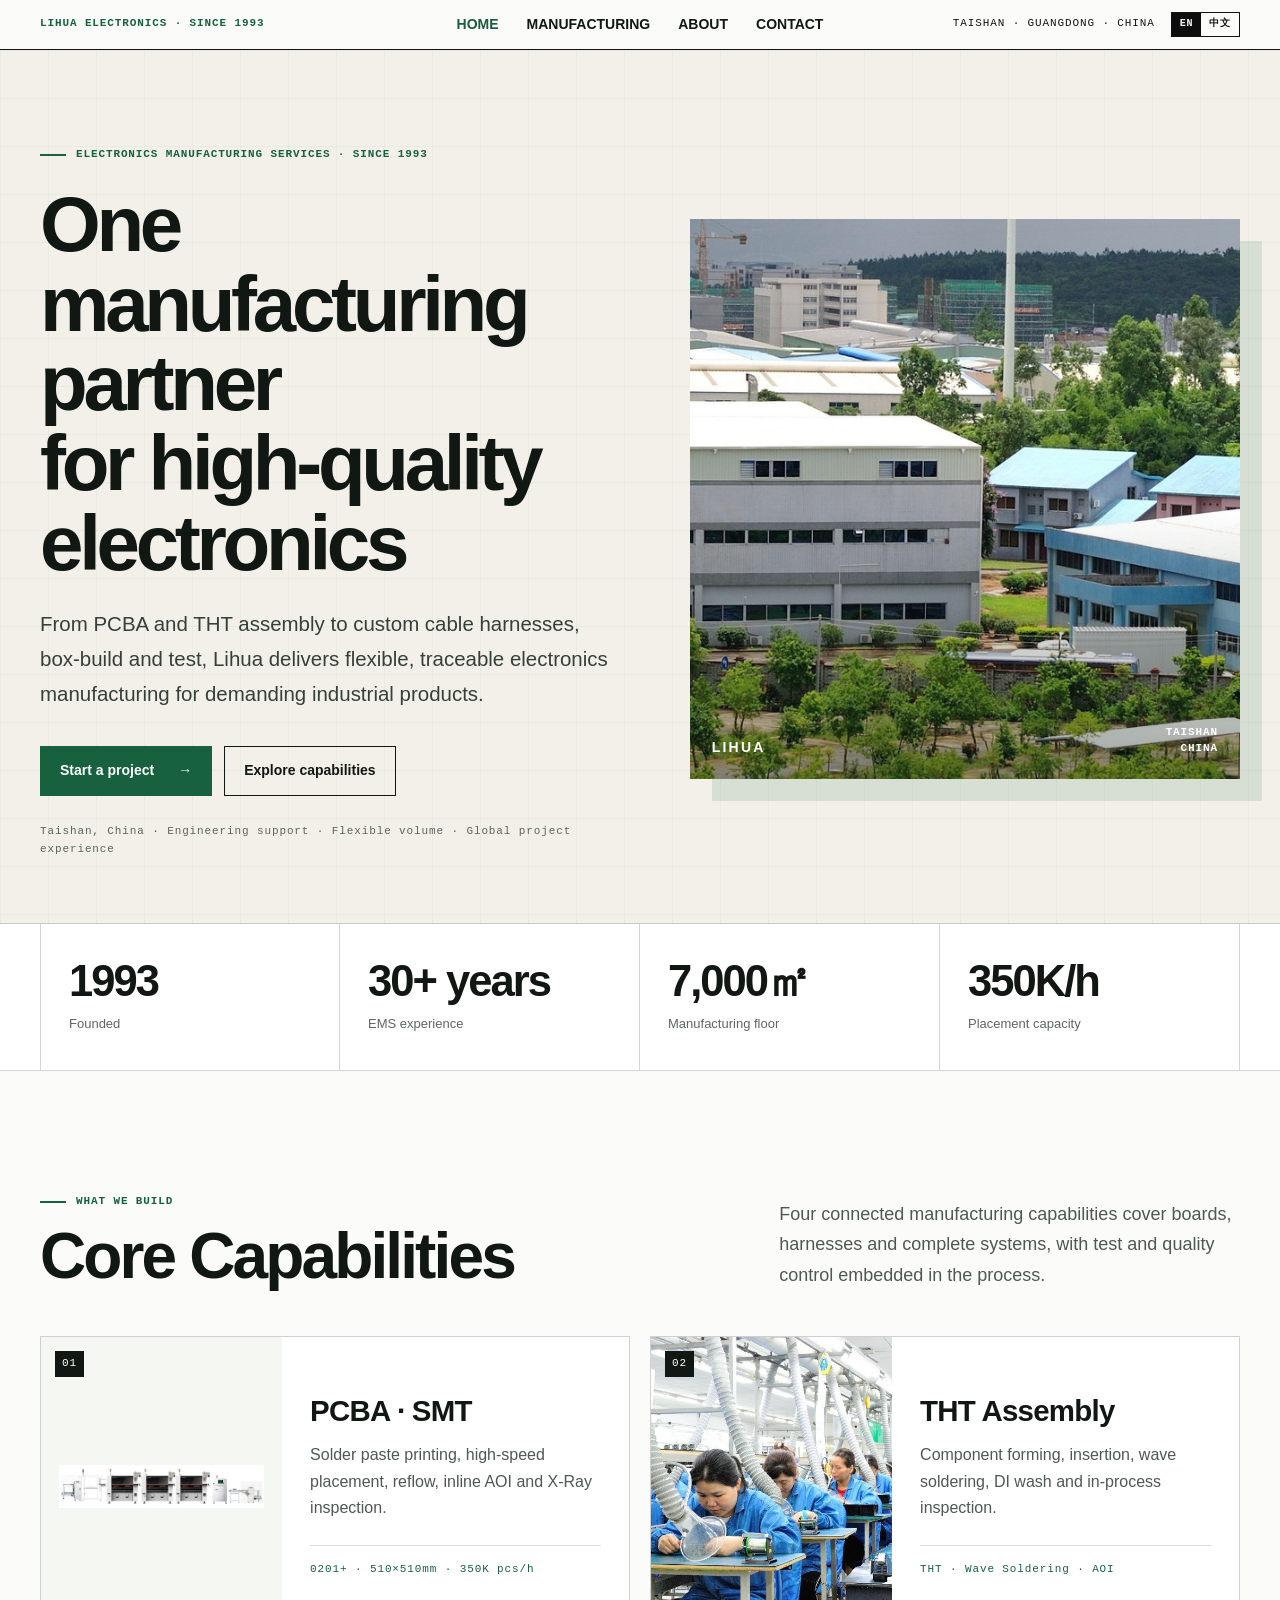
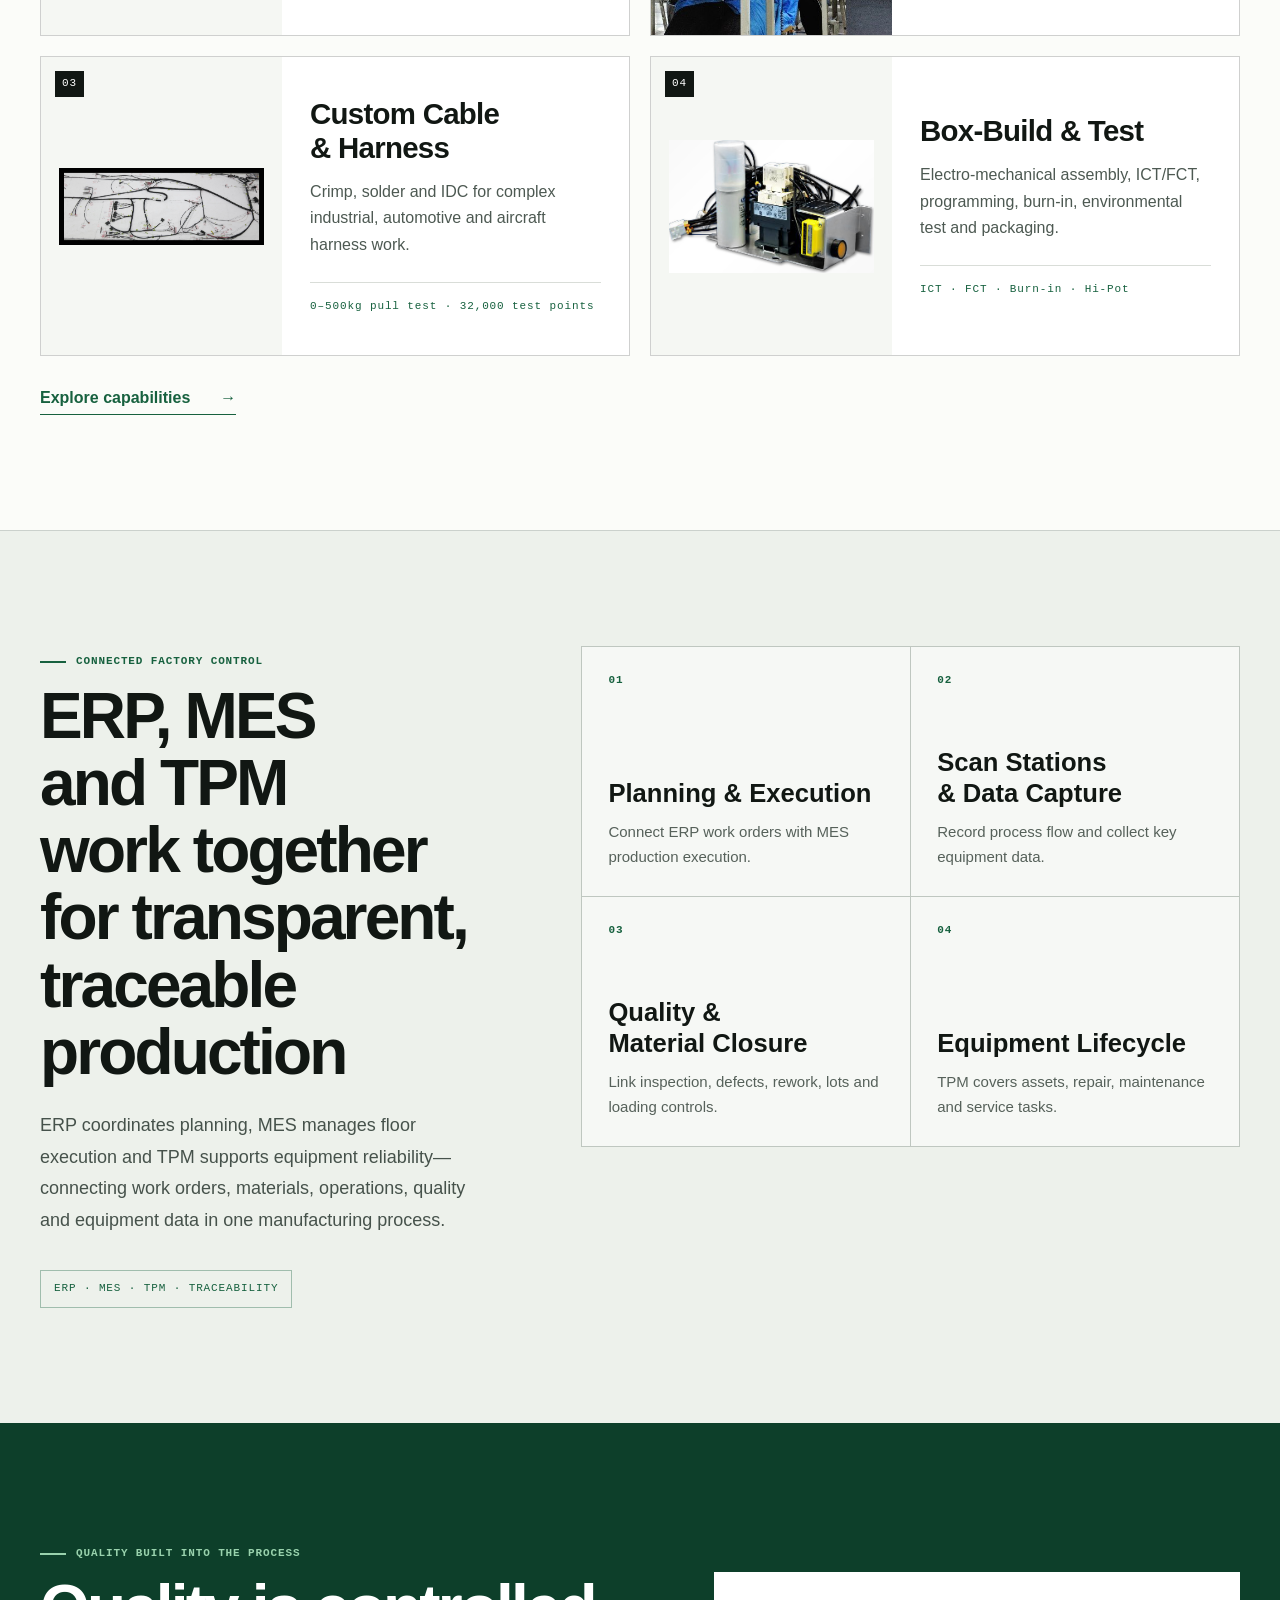
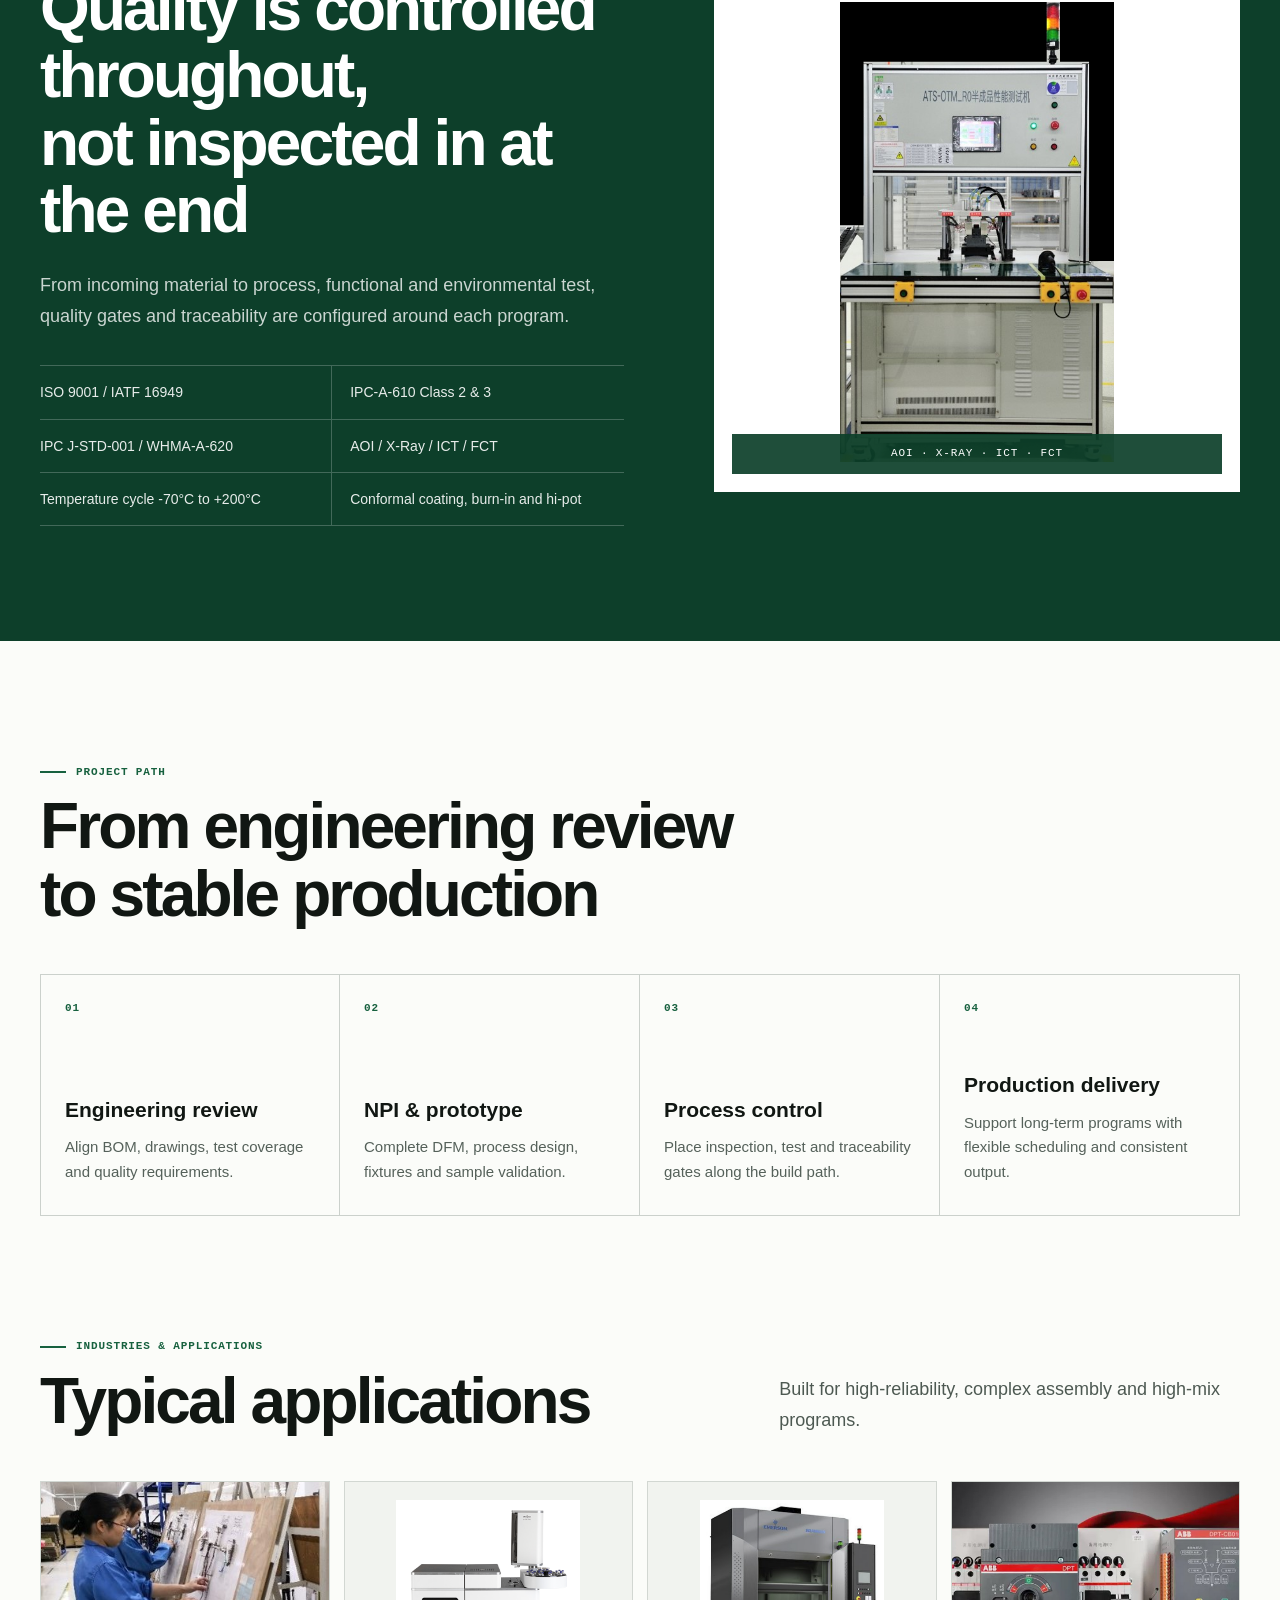
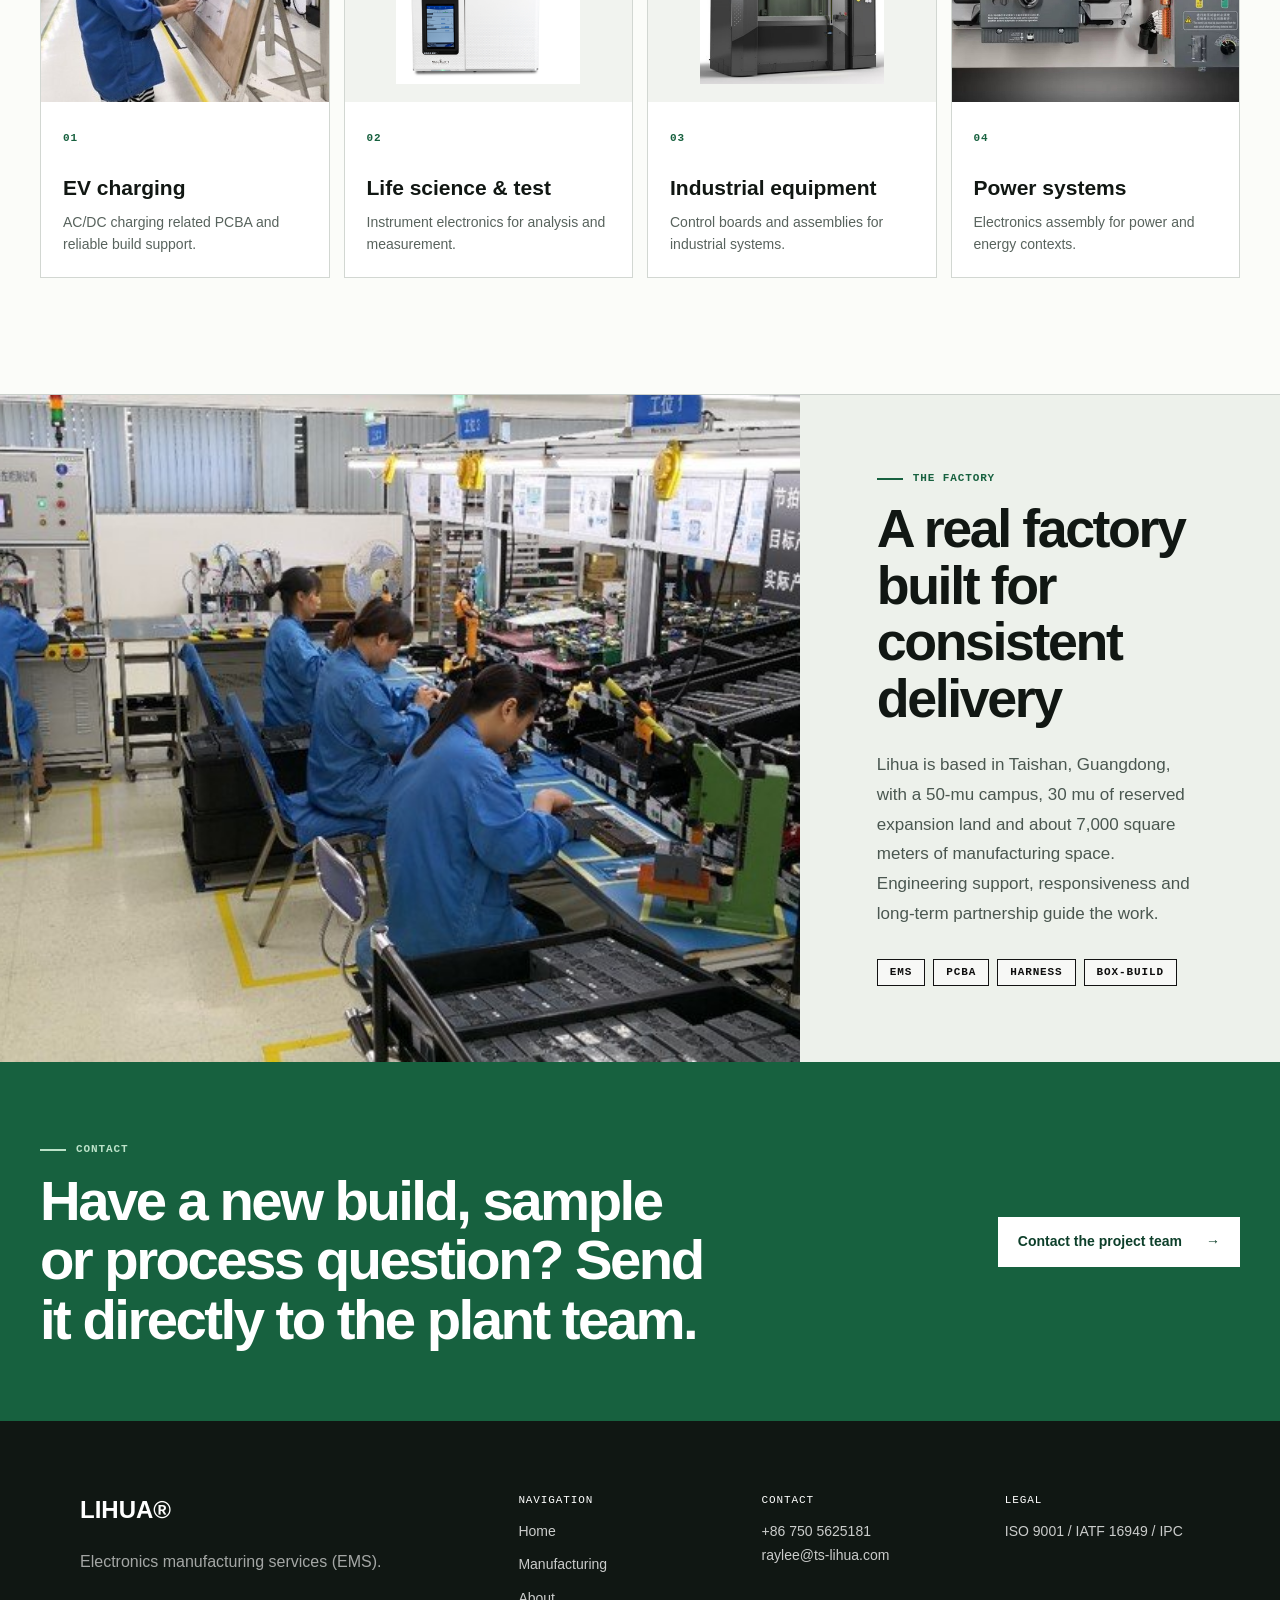
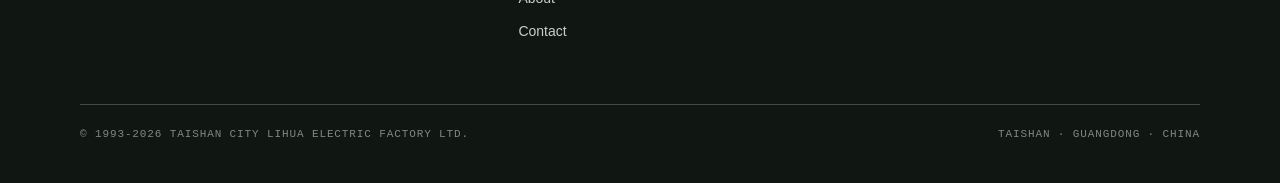
==== commit c1eb207f: "Expand ERP MES TPM digital manufacturing content" ====
--- a/en/index.html
+++ b/en/index.html
@@ -63,12 +63,12 @@
   <section class="home-mes">
     <div class="container home-mes-grid">
       <div class="home-mes-copy">
-        <span class="eyebrow mono">DIGITAL PROCESS CONTROL</span>
-        <h2>MES connects each production step<br> for traceable quality</h2>
-        <p>Lihua uses MES to connect production tasks, material lots, process execution, inspection, test and exception handling—turning quality requirements into a queryable manufacturing record.</p>
-        <span class="mes-system-label mono">MES · PROCESS · QUALITY · TRACEABILITY</span>
+        <span class="eyebrow mono">CONNECTED FACTORY CONTROL</span>
+        <h2>ERP, MES and TPM work together<br> for transparent, traceable production</h2>
+        <p>ERP coordinates planning, MES manages floor execution and TPM supports equipment reliability—connecting work orders, materials, operations, quality and equipment data in one manufacturing process.</p>
+        <span class="mes-system-label mono">ERP · MES · TPM · TRACEABILITY</span>
       </div>
-      <ol class="mes-flow"><li class="mes-flow-item"><span class="mes-flow-no mono">01</span><div><h3>Work Orders & Materials</h3><p>Link production tasks, BOM data and material lots.</p></div></li><li class="mes-flow-item"><span class="mes-flow-no mono">02</span><div><h3>Process Execution</h3><p>Record people, equipment and time at key operations.</p></div></li><li class="mes-flow-item"><span class="mes-flow-no mono">03</span><div><h3>Inspection & Test</h3><p>Collect in-process checks, test results and defects.</p></div></li><li class="mes-flow-item"><span class="mes-flow-no mono">04</span><div><h3>Traceability & Closure</h3><p>Build production history and retain corrective-action records.</p></div></li></ol>
+      <ol class="mes-flow"><li class="mes-flow-item"><span class="mes-flow-no mono">01</span><div><h3>Planning & Execution</h3><p>Connect ERP work orders with MES production execution.</p></div></li><li class="mes-flow-item"><span class="mes-flow-no mono">02</span><div><h3>Scan Stations & Data Capture</h3><p>Record process flow and collect key equipment data.</p></div></li><li class="mes-flow-item"><span class="mes-flow-no mono">03</span><div><h3>Quality & Material Closure</h3><p>Link inspection, defects, rework, lots and loading controls.</p></div></li><li class="mes-flow-item"><span class="mes-flow-no mono">04</span><div><h3>Equipment Lifecycle</h3><p>TPM covers assets, repair, maintenance and service tasks.</p></div></li></ol>
     </div>
   </section>
 
--- a/css/site.css
+++ b/css/site.css
@@ -1793,6 +1793,76 @@
 .module-facts li { list-style: none; padding: 13px 0; border-bottom: 1px solid #d5dad6; font-size: 14px; }
 .module-facts li::before { content: "✓"; margin-right: 11px; color: var(--home-green); font-weight: 900; }
 
+.digital-manufacturing {
+  padding: clamp(84px, 9vw, 132px) 0;
+  background: var(--home-mist);
+  border-top: 1px solid #cbd1cc;
+  border-bottom: 1px solid #cbd1cc;
+}
+
+.digital-intro {
+  display: grid;
+  grid-template-columns: minmax(0, 1.1fr) minmax(360px, 0.9fr);
+  gap: clamp(50px, 8vw, 120px);
+  align-items: end;
+}
+
+.digital-intro h2,
+.digital-detail-head h2 {
+  margin-top: 15px;
+  font-size: clamp(39px, 5vw, 68px);
+  line-height: 1.05;
+  letter-spacing: -0.045em;
+}
+
+.digital-intro > p { color: #46524b; font-size: 18px; line-height: 1.75; }
+
+.digital-system-flow {
+  display: grid;
+  grid-template-columns: repeat(3, minmax(0, 1fr));
+  margin-top: clamp(48px, 6vw, 76px);
+  border-top: 1px solid #bfc7c0;
+  border-left: 1px solid #bfc7c0;
+}
+
+.digital-system {
+  min-height: 280px;
+  padding: 28px;
+  list-style: none;
+  border-right: 1px solid #bfc7c0;
+  border-bottom: 1px solid #bfc7c0;
+  background: rgba(255,255,255,0.5);
+}
+
+.digital-system-no { color: var(--home-green); font-weight: 800; }
+.digital-system > strong { display: block; margin-top: 34px; color: var(--home-green); font-size: clamp(38px, 4vw, 58px); line-height: 1; letter-spacing: -0.04em; }
+.digital-system h3 { margin-top: 18px; font-size: 23px; }
+.digital-system p { margin-top: 12px; max-width: 390px; color: #536058; font-size: 15px; line-height: 1.68; }
+
+.digital-detail-grid {
+  display: grid;
+  grid-template-columns: minmax(0, 1.15fr) minmax(330px, 0.85fr);
+  gap: clamp(45px, 7vw, 96px);
+  margin-top: clamp(72px, 8vw, 112px);
+  align-items: start;
+}
+
+.digital-detail-head { margin-bottom: 34px; }
+.digital-detail-head h2 { font-size: clamp(34px, 4vw, 52px); }
+.digital-capabilities { display: grid; grid-template-columns: repeat(2, minmax(0, 1fr)); border-top: 1px solid #bfc7c0; border-left: 1px solid #bfc7c0; }
+.digital-capability { min-height: 210px; padding: 24px; border-right: 1px solid #bfc7c0; border-bottom: 1px solid #bfc7c0; background: rgba(255,255,255,0.42); }
+.digital-capability .mono { color: var(--home-green); font-weight: 800; }
+.digital-capability h3 { margin-top: 30px; font-size: 20px; line-height: 1.25; }
+.digital-capability p { margin-top: 11px; color: #59645e; font-size: 14px; line-height: 1.65; }
+
+.digital-outcomes { padding: clamp(30px, 4vw, 48px); background: var(--home-green-deep); color: #fff; }
+.digital-outcomes .eyebrow { color: #9cd0ad; }
+.digital-outcome { padding: 30px 0; border-bottom: 1px solid rgba(255,255,255,0.22); }
+.digital-outcome:first-of-type { margin-top: 18px; border-top: 1px solid rgba(255,255,255,0.22); }
+.digital-outcome strong { display: block; font-size: clamp(48px, 6vw, 78px); line-height: 1; letter-spacing: -0.05em; }
+.digital-outcome span { display: block; margin-top: 10px; color: rgba(255,255,255,0.76); font-size: 15px; line-height: 1.5; }
+.digital-note { margin-top: 32px; color: #9cd0ad; line-height: 1.7; }
+
 .manufacturing-quality { padding: clamp(82px, 9vw, 130px) 0; background: var(--home-green-deep); color: #fff; }
 .manufacturing-quality-grid { display: grid; grid-template-columns: minmax(0, 1fr) minmax(380px, 0.8fr); gap: clamp(50px, 7vw, 100px); align-items: center; }
 .manufacturing-quality .eyebrow { color: #9cd0ad; }
@@ -1889,6 +1959,9 @@
 
 @media (max-width: 960px) {
   .inner-hero-grid,
+  .digital-intro,
+  .digital-system-flow,
+  .digital-detail-grid,
   .manufacturing-quality-grid,
   .manufacturing-mes,
   .about-story-grid,
@@ -1904,6 +1977,8 @@
   .manufacturing-module-photo { order: 0; min-height: 360px; }
   .manufacturing-module.reverse .manufacturing-module-copy,
   .manufacturing-module-copy { order: 1; border-top: 1px solid #cbd1cc; border-right: none; border-left: none; }
+  .digital-system-flow { border-left: none; }
+  .digital-system { min-height: 220px; border-left: 1px solid #bfc7c0; }
   .additional-grid,
   .about-values-grid { grid-template-columns: repeat(2, minmax(0, 1fr)); }
   .additional-grid article:nth-child(n+3),
@@ -1944,6 +2019,11 @@
   .manufacturing-module-copy { padding: 32px 22px; }
   .manufacturing-module-copy h2 { font-size: 34px; }
   .manufacturing-quality-copy h2 { font-size: 36px; }
+  .digital-intro h2 { font-size: 38px; }
+  .digital-intro > p { font-size: 16px; }
+  .digital-capabilities { grid-template-columns: 1fr; }
+  .digital-capability { min-height: 190px; }
+  .digital-detail-head h2 { font-size: 34px; }
   .manufacturing-quality-copy ul { grid-template-columns: 1fr; }
   .manufacturing-quality-photo { min-height: 300px; }
   .manufacturing-mes h3 { font-size: 33px; }
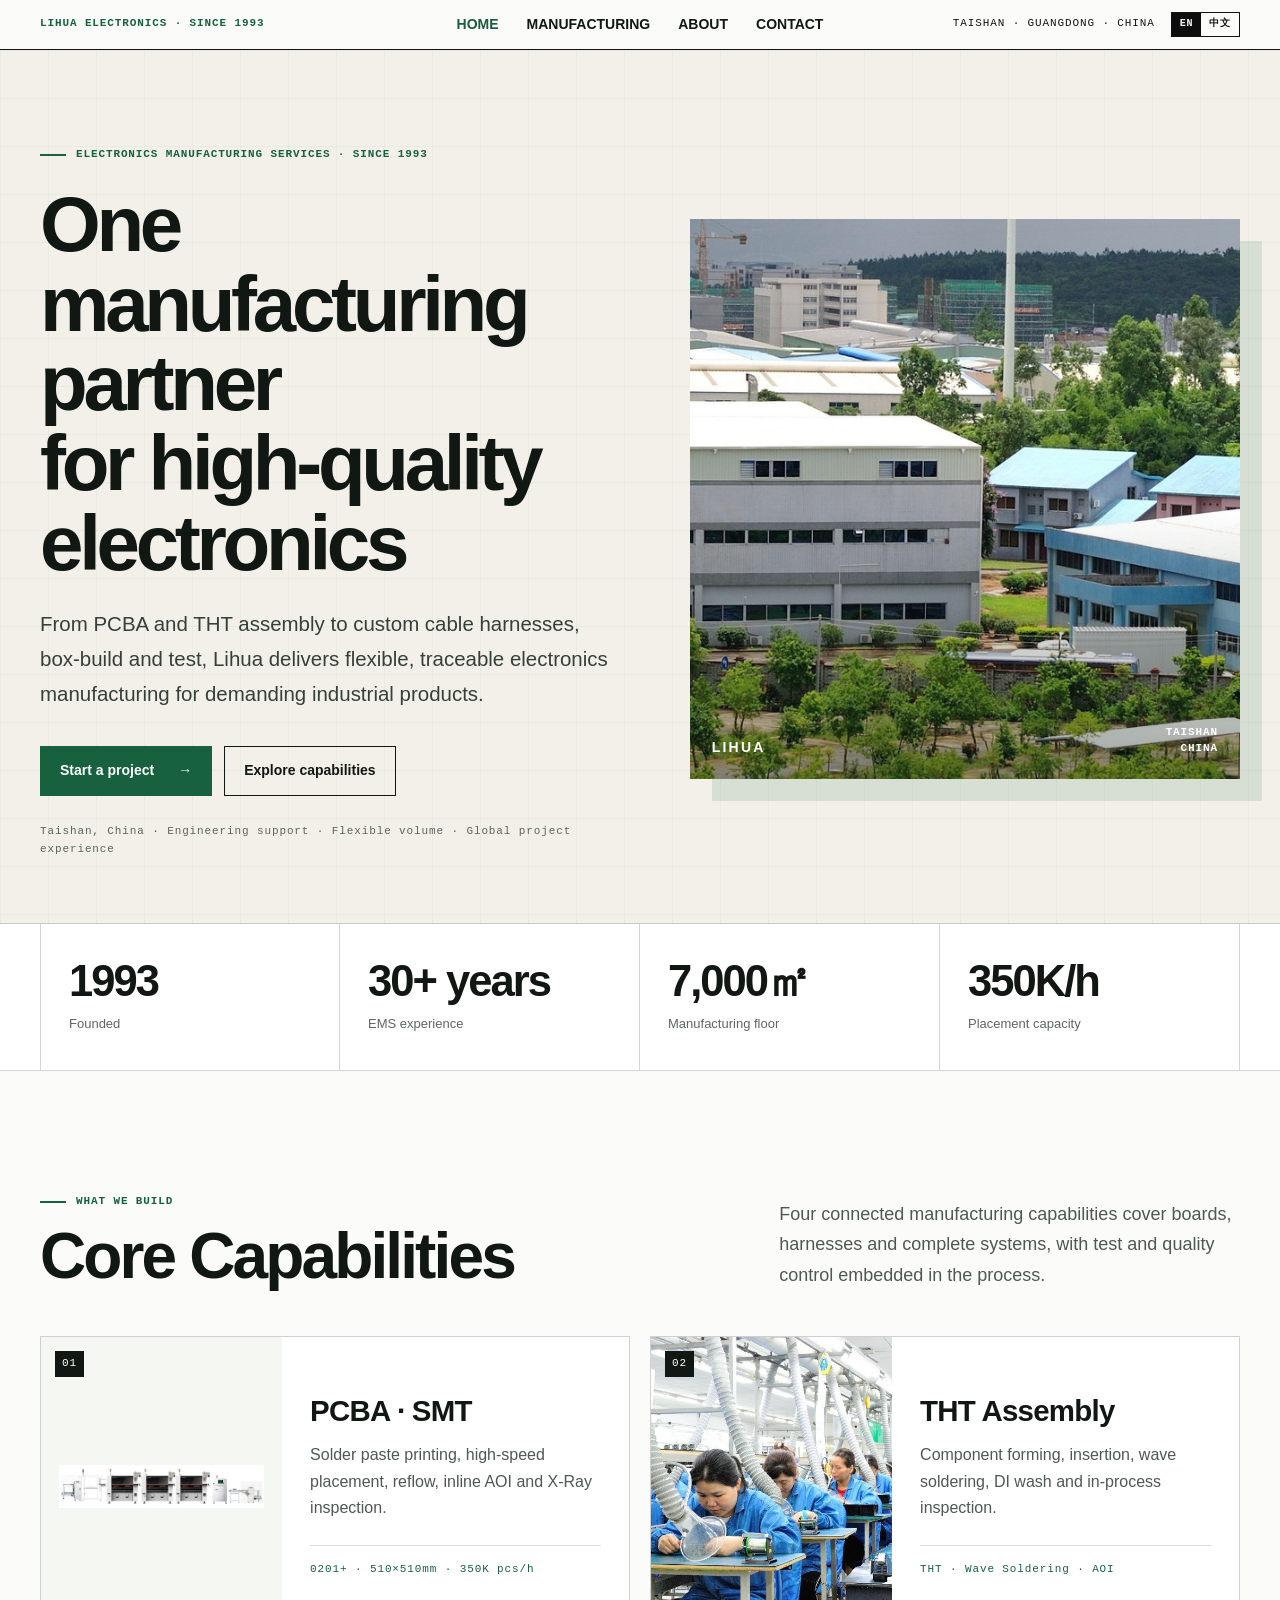
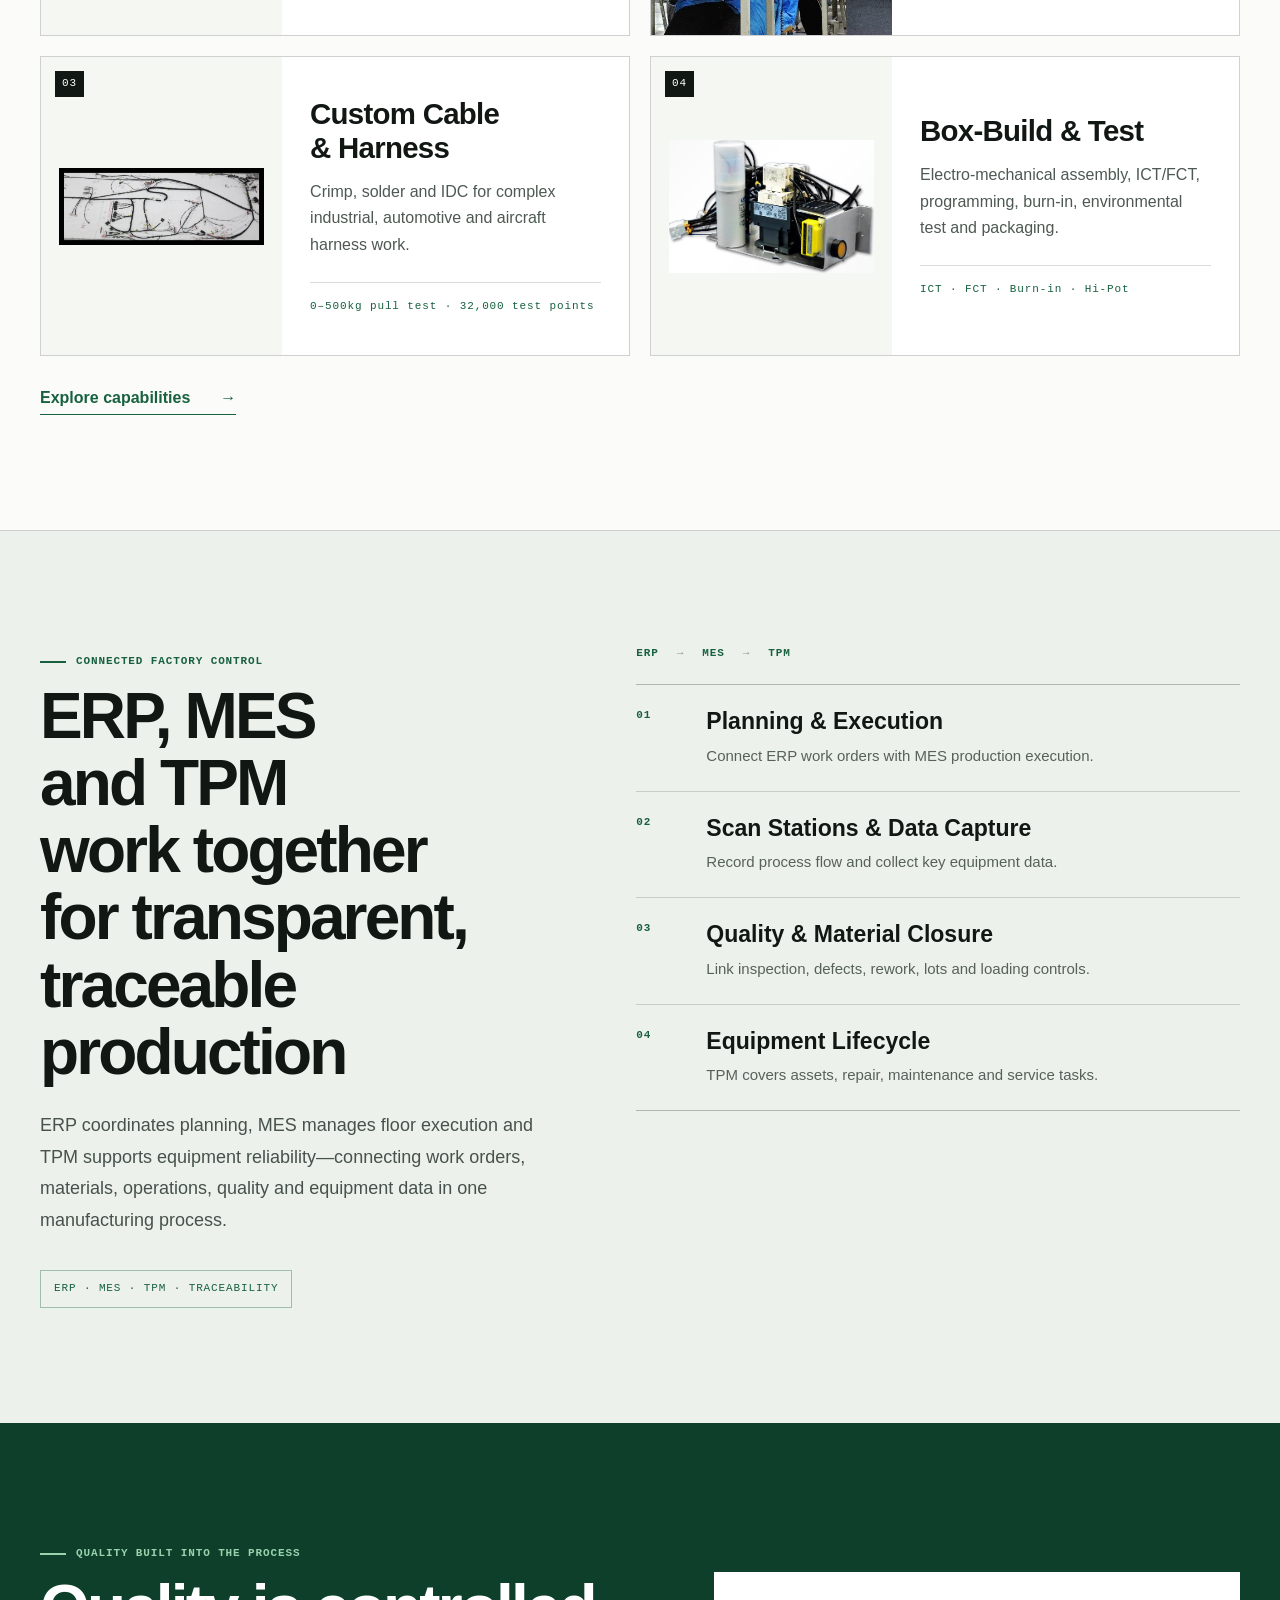
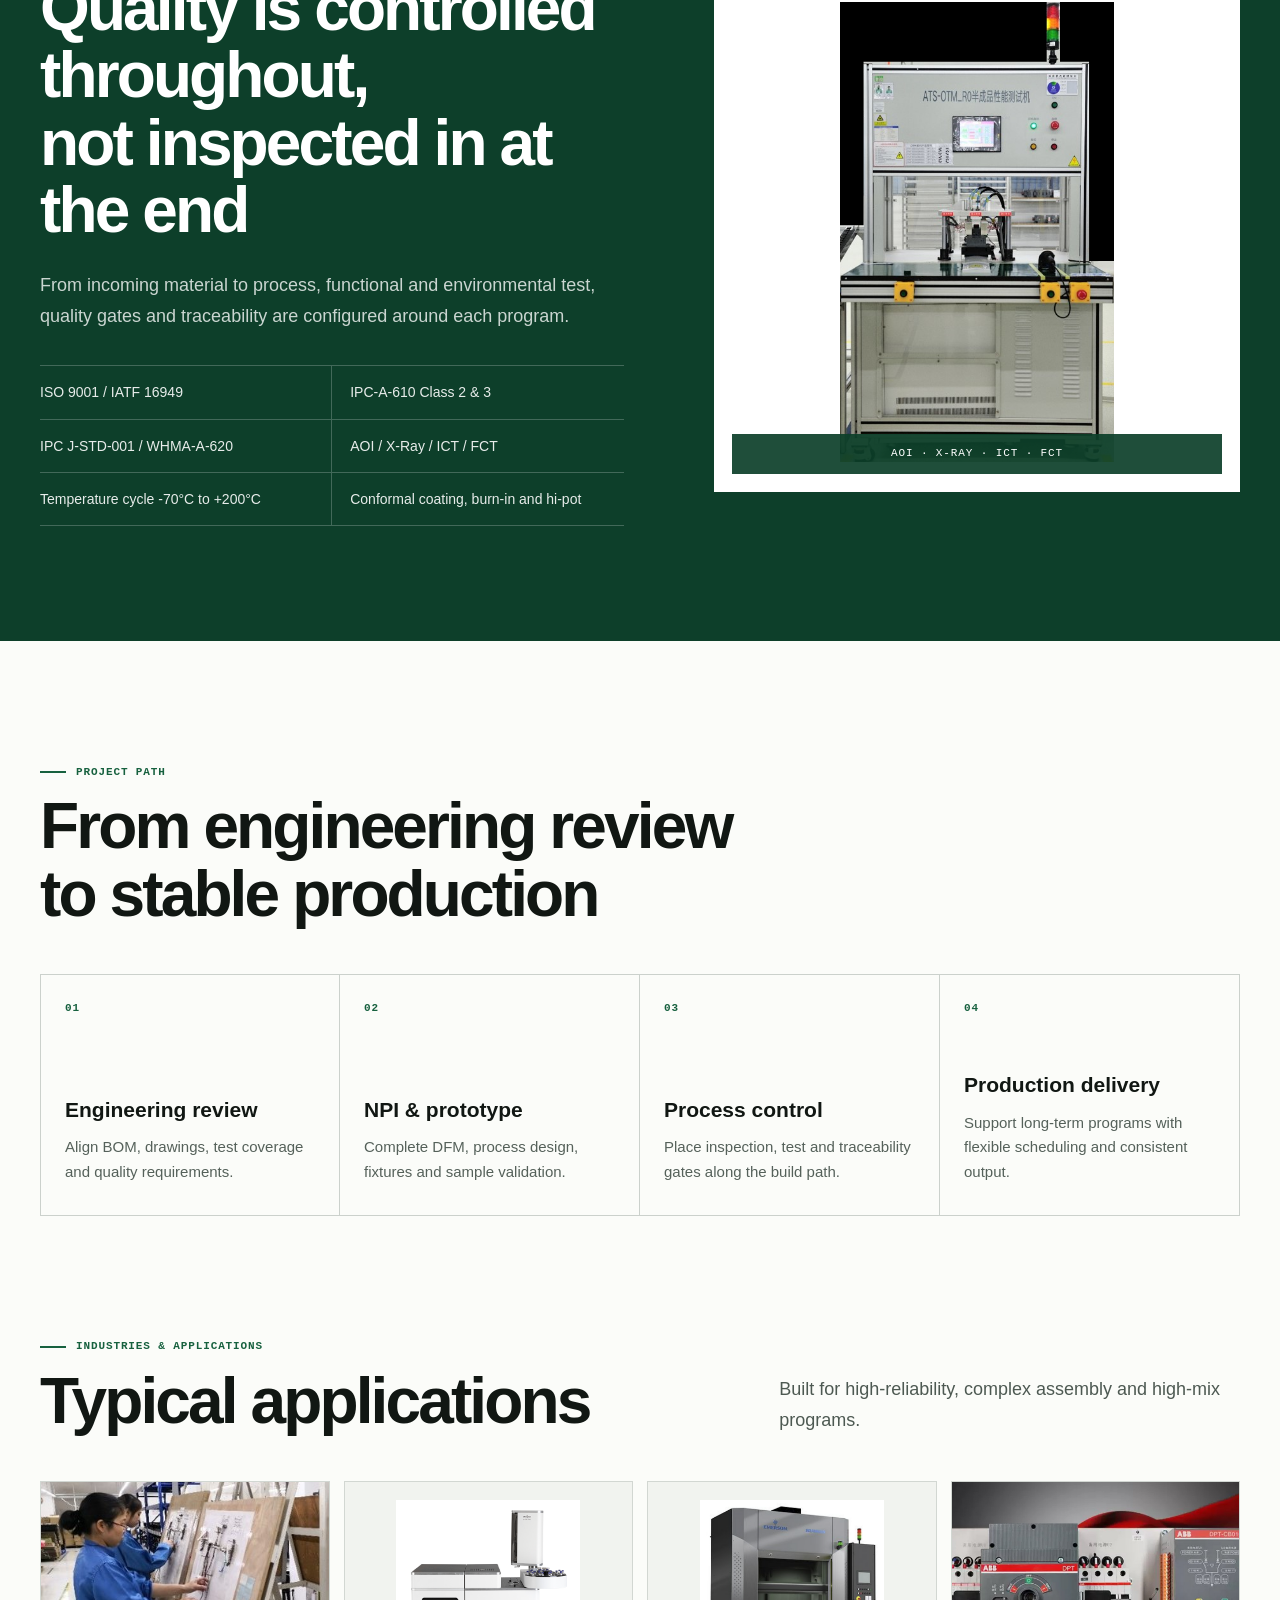
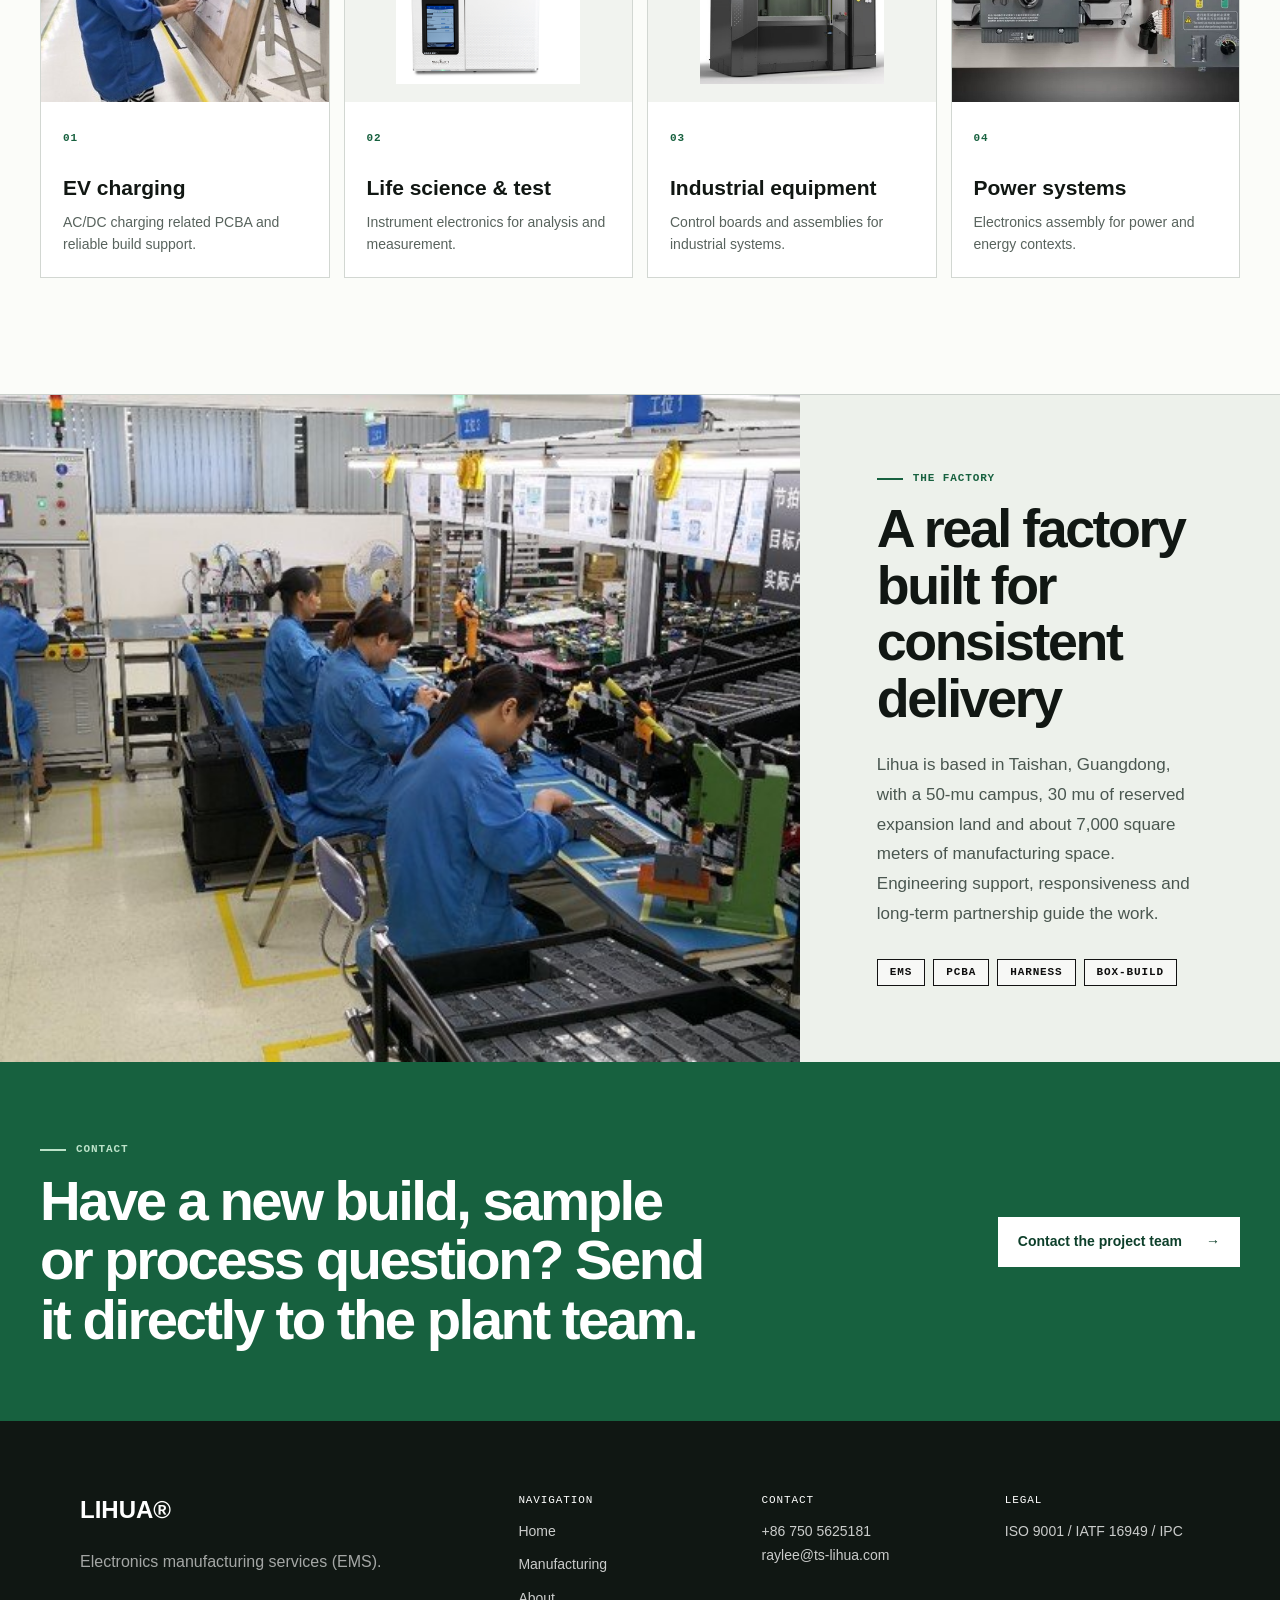
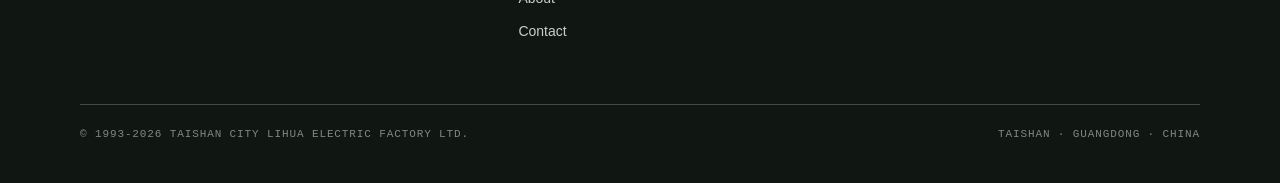
==== commit 2eb9fdb5: "Align digital manufacturing sections" ====
--- a/en/index.html
+++ b/en/index.html
@@ -68,7 +68,10 @@
         <p>ERP coordinates planning, MES manages floor execution and TPM supports equipment reliability—connecting work orders, materials, operations, quality and equipment data in one manufacturing process.</p>
         <span class="mes-system-label mono">ERP · MES · TPM · TRACEABILITY</span>
       </div>
-      <ol class="mes-flow"><li class="mes-flow-item"><span class="mes-flow-no mono">01</span><div><h3>Planning & Execution</h3><p>Connect ERP work orders with MES production execution.</p></div></li><li class="mes-flow-item"><span class="mes-flow-no mono">02</span><div><h3>Scan Stations & Data Capture</h3><p>Record process flow and collect key equipment data.</p></div></li><li class="mes-flow-item"><span class="mes-flow-no mono">03</span><div><h3>Quality & Material Closure</h3><p>Link inspection, defects, rework, lots and loading controls.</p></div></li><li class="mes-flow-item"><span class="mes-flow-no mono">04</span><div><h3>Equipment Lifecycle</h3><p>TPM covers assets, repair, maintenance and service tasks.</p></div></li></ol>
+      <div class="home-mes-operations">
+        <p class="mes-system-rail mono"><span>ERP</span><i aria-hidden="true">→</i><span>MES</span><i aria-hidden="true">→</i><span>TPM</span></p>
+        <ol class="mes-flow"><li class="mes-flow-item"><span class="mes-flow-no mono">01</span><div><h3>Planning & Execution</h3><p>Connect ERP work orders with MES production execution.</p></div></li><li class="mes-flow-item"><span class="mes-flow-no mono">02</span><div><h3>Scan Stations & Data Capture</h3><p>Record process flow and collect key equipment data.</p></div></li><li class="mes-flow-item"><span class="mes-flow-no mono">03</span><div><h3>Quality & Material Closure</h3><p>Link inspection, defects, rework, lots and loading controls.</p></div></li><li class="mes-flow-item"><span class="mes-flow-no mono">04</span><div><h3>Equipment Lifecycle</h3><p>TPM covers assets, repair, maintenance and service tasks.</p></div></li></ol>
+      </div>
     </div>
   </section>
 
--- a/css/site.css
+++ b/css/site.css
@@ -1524,21 +1524,24 @@
 
 .home-mes-grid {
   display: grid;
-  grid-template-columns: minmax(0, 0.8fr) minmax(0, 1.2fr);
+  grid-template-columns: minmax(0, 0.9fr) minmax(0, 1.1fr);
   gap: clamp(52px, 8vw, 120px);
   align-items: start;
 }
 
-.home-mes-copy { position: sticky; top: 100px; }
 .home-mes-copy h2 { margin-top: 13px; }
 .home-mes-copy > p { margin-top: 24px; max-width: 590px; color: #46524b; font-size: 18px; line-height: 1.75; }
 .mes-system-label { display: inline-flex; margin-top: 34px; padding: 10px 13px; color: var(--home-green); border: 1px solid rgba(23,97,63,0.36); }
 
-.mes-flow { display: grid; grid-template-columns: repeat(2, minmax(0, 1fr)); border-top: 1px solid #bfc7c0; border-left: 1px solid #bfc7c0; }
-.mes-flow-item { min-height: 250px; padding: 26px; list-style: none; border-right: 1px solid #bfc7c0; border-bottom: 1px solid #bfc7c0; display: flex; flex-direction: column; justify-content: space-between; gap: 34px; background: rgba(255,255,255,0.48); }
+.home-mes-operations { min-width: 0; }
+.mes-system-rail { display: flex; align-items: center; gap: 18px; padding: 0 0 22px; border-bottom: 1px solid #aeb8b0; color: var(--home-green); font-weight: 800; }
+.mes-system-rail i { color: #829087; font-style: normal; font-weight: 400; }
+.mes-flow { border-bottom: 1px solid #aeb8b0; }
+.mes-flow-item { padding: 23px 0; list-style: none; border-bottom: 1px solid #c7cec8; display: grid; grid-template-columns: 52px minmax(0, 1fr); gap: 18px; align-items: start; }
+.mes-flow-item:last-child { border-bottom: none; }
 .mes-flow-no { color: var(--home-green); font-weight: 800; }
-.mes-flow-item h3 { font-size: clamp(20px, 2vw, 27px); line-height: 1.2; }
-.mes-flow-item p { margin-top: 12px; color: #56615a; font-size: 15px; line-height: 1.65; }
+.mes-flow-item h3 { font-size: clamp(19px, 1.8vw, 24px); line-height: 1.2; }
+.mes-flow-item p { margin-top: 8px; color: #56615a; font-size: 15px; line-height: 1.6; }
 
 .home-quality { padding: clamp(82px, 9vw, 132px) 0; background: var(--home-green-deep); color: #fff; }
 .home-quality-grid { display: grid; grid-template-columns: minmax(0, 1fr) minmax(380px, 0.9fr); gap: clamp(50px, 7vw, 100px); align-items: center; }
@@ -1614,7 +1617,6 @@
   .capability-grid { grid-template-columns: 1fr; }
   .capability-card { grid-template-columns: minmax(150px, 0.8fr) minmax(0, 1.2fr); min-height: 270px; }
   .capability-photo { min-height: 0; }
-  .home-mes-copy { position: static; }
   .home-quality-photo { min-height: 390px; }
   .process-list { grid-template-columns: repeat(2, minmax(0, 1fr)); }
   .process-step:nth-child(2) { border-right: 1px solid #cbd1cc; }
@@ -1654,8 +1656,8 @@
   .capability-card { grid-template-columns: 1fr; }
   .capability-photo { min-height: 210px; }
   .capability-copy { padding: 22px; }
-  .mes-flow { grid-template-columns: 1fr; }
-  .mes-flow-item { min-height: 190px; }
+  .mes-system-rail { gap: 13px; }
+  .mes-flow-item { grid-template-columns: 42px minmax(0, 1fr); padding: 20px 0; }
   .quality-list { grid-template-columns: 1fr; }
   .quality-list li:nth-child(odd) { border-right: none; }
   .quality-list li:nth-child(even) { padding-left: 0; }
@@ -1822,46 +1824,41 @@
   grid-template-columns: repeat(3, minmax(0, 1fr));
   margin-top: clamp(48px, 6vw, 76px);
   border-top: 1px solid #bfc7c0;
-  border-left: 1px solid #bfc7c0;
+  border-bottom: 1px solid #bfc7c0;
 }
 
 .digital-system {
-  min-height: 280px;
-  padding: 28px;
+  padding: 28px clamp(22px, 3vw, 38px) 30px;
   list-style: none;
   border-right: 1px solid #bfc7c0;
-  border-bottom: 1px solid #bfc7c0;
-  background: rgba(255,255,255,0.5);
-}
+}
+.digital-system:last-child { border-right: none; }
 
 .digital-system-no { color: var(--home-green); font-weight: 800; }
-.digital-system > strong { display: block; margin-top: 34px; color: var(--home-green); font-size: clamp(38px, 4vw, 58px); line-height: 1; letter-spacing: -0.04em; }
-.digital-system h3 { margin-top: 18px; font-size: 23px; }
+.digital-system > strong { display: block; margin-top: 24px; color: var(--home-green); font-size: clamp(32px, 3.4vw, 46px); line-height: 1; letter-spacing: -0.04em; }
+.digital-system h3 { margin-top: 14px; font-size: 21px; }
 .digital-system p { margin-top: 12px; max-width: 390px; color: #536058; font-size: 15px; line-height: 1.68; }
-
-.digital-detail-grid {
-  display: grid;
-  grid-template-columns: minmax(0, 1.15fr) minmax(330px, 0.85fr);
-  gap: clamp(45px, 7vw, 96px);
+.digital-note { margin-top: 17px; color: #617067; line-height: 1.7; }
+
+.digital-detail {
   margin-top: clamp(72px, 8vw, 112px);
-  align-items: start;
 }
 
 .digital-detail-head { margin-bottom: 34px; }
 .digital-detail-head h2 { font-size: clamp(34px, 4vw, 52px); }
-.digital-capabilities { display: grid; grid-template-columns: repeat(2, minmax(0, 1fr)); border-top: 1px solid #bfc7c0; border-left: 1px solid #bfc7c0; }
-.digital-capability { min-height: 210px; padding: 24px; border-right: 1px solid #bfc7c0; border-bottom: 1px solid #bfc7c0; background: rgba(255,255,255,0.42); }
+.digital-capabilities { display: grid; grid-template-columns: repeat(2, minmax(0, 1fr)); border-top: 1px solid #bfc7c0; }
+.digital-capability { padding: 24px 28px 24px 0; list-style: none; border-bottom: 1px solid #bfc7c0; display: grid; grid-template-columns: 48px minmax(0, 1fr); gap: 12px; }
+.digital-capability:nth-child(odd) { border-right: 1px solid #bfc7c0; }
+.digital-capability:nth-child(even) { padding-left: 28px; }
 .digital-capability .mono { color: var(--home-green); font-weight: 800; }
-.digital-capability h3 { margin-top: 30px; font-size: 20px; line-height: 1.25; }
-.digital-capability p { margin-top: 11px; color: #59645e; font-size: 14px; line-height: 1.65; }
-
-.digital-outcomes { padding: clamp(30px, 4vw, 48px); background: var(--home-green-deep); color: #fff; }
-.digital-outcomes .eyebrow { color: #9cd0ad; }
-.digital-outcome { padding: 30px 0; border-bottom: 1px solid rgba(255,255,255,0.22); }
-.digital-outcome:first-of-type { margin-top: 18px; border-top: 1px solid rgba(255,255,255,0.22); }
-.digital-outcome strong { display: block; font-size: clamp(48px, 6vw, 78px); line-height: 1; letter-spacing: -0.05em; }
-.digital-outcome span { display: block; margin-top: 10px; color: rgba(255,255,255,0.76); font-size: 15px; line-height: 1.5; }
-.digital-note { margin-top: 32px; color: #9cd0ad; line-height: 1.7; }
+.digital-capability h3 { font-size: 20px; line-height: 1.25; }
+.digital-capability p { margin-top: 9px; color: #59645e; font-size: 14px; line-height: 1.65; }
+
+.digital-outcome-strip { margin-top: clamp(48px, 6vw, 72px); display: grid; grid-template-columns: minmax(190px, 0.75fr) repeat(2, minmax(0, 1fr)); border-top: 1px solid #aeb8b0; border-bottom: 1px solid #aeb8b0; align-items: stretch; }
+.digital-outcome-strip > .eyebrow { padding: 28px 24px 28px 0; align-self: center; color: var(--home-green); }
+.digital-outcome { padding: 26px clamp(22px, 3vw, 38px); border-left: 1px solid #bfc7c0; }
+.digital-outcome strong { display: block; color: var(--home-green); font-size: clamp(34px, 4vw, 52px); line-height: 1; letter-spacing: -0.045em; }
+.digital-outcome span { display: block; margin-top: 9px; color: #59655e; font-size: 14px; line-height: 1.5; }
 
 .manufacturing-quality { padding: clamp(82px, 9vw, 130px) 0; background: var(--home-green-deep); color: #fff; }
 .manufacturing-quality-grid { display: grid; grid-template-columns: minmax(0, 1fr) minmax(380px, 0.8fr); gap: clamp(50px, 7vw, 100px); align-items: center; }
@@ -1961,7 +1958,6 @@
   .inner-hero-grid,
   .digital-intro,
   .digital-system-flow,
-  .digital-detail-grid,
   .manufacturing-quality-grid,
   .manufacturing-mes,
   .about-story-grid,
@@ -1977,8 +1973,11 @@
   .manufacturing-module-photo { order: 0; min-height: 360px; }
   .manufacturing-module.reverse .manufacturing-module-copy,
   .manufacturing-module-copy { order: 1; border-top: 1px solid #cbd1cc; border-right: none; border-left: none; }
-  .digital-system-flow { border-left: none; }
-  .digital-system { min-height: 220px; border-left: 1px solid #bfc7c0; }
+  .digital-system-flow { border-bottom: none; }
+  .digital-system { border-right: none; border-bottom: 1px solid #bfc7c0; }
+  .digital-outcome-strip { grid-template-columns: repeat(2, minmax(0, 1fr)); }
+  .digital-outcome-strip > .eyebrow { grid-column: 1 / -1; padding: 22px 0; border-bottom: 1px solid #bfc7c0; }
+  .digital-outcome:first-of-type { border-left: none; }
   .additional-grid,
   .about-values-grid { grid-template-columns: repeat(2, minmax(0, 1fr)); }
   .additional-grid article:nth-child(n+3),
@@ -2022,8 +2021,12 @@
   .digital-intro h2 { font-size: 38px; }
   .digital-intro > p { font-size: 16px; }
   .digital-capabilities { grid-template-columns: 1fr; }
-  .digital-capability { min-height: 190px; }
+  .digital-capability,
+  .digital-capability:nth-child(even) { padding: 21px 0; border-right: none; grid-template-columns: 42px minmax(0, 1fr); }
   .digital-detail-head h2 { font-size: 34px; }
+  .digital-outcome-strip { grid-template-columns: 1fr; }
+  .digital-outcome { padding: 23px 0; border-top: 1px solid #bfc7c0; border-left: none; }
+  .digital-outcome-strip > .eyebrow { border-bottom: none; }
   .manufacturing-quality-copy ul { grid-template-columns: 1fr; }
   .manufacturing-quality-photo { min-height: 300px; }
   .manufacturing-mes h3 { font-size: 33px; }
